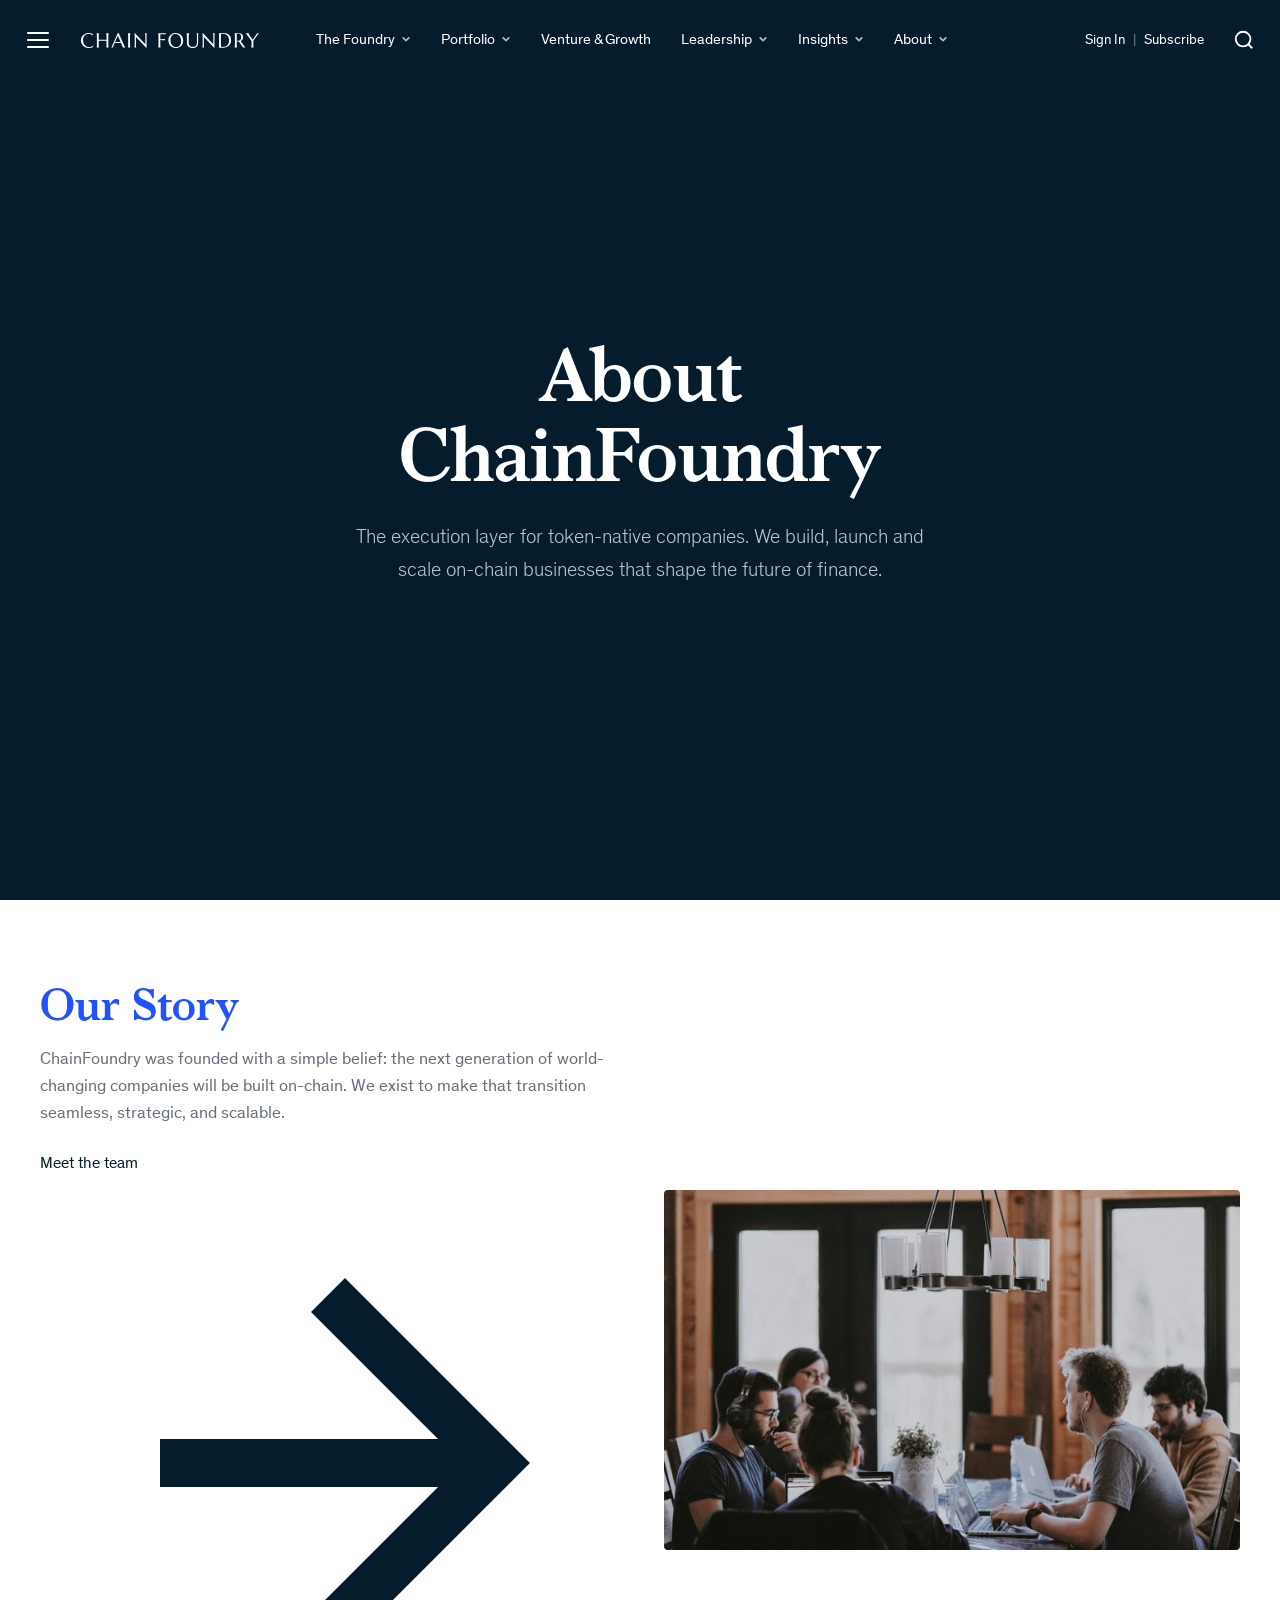
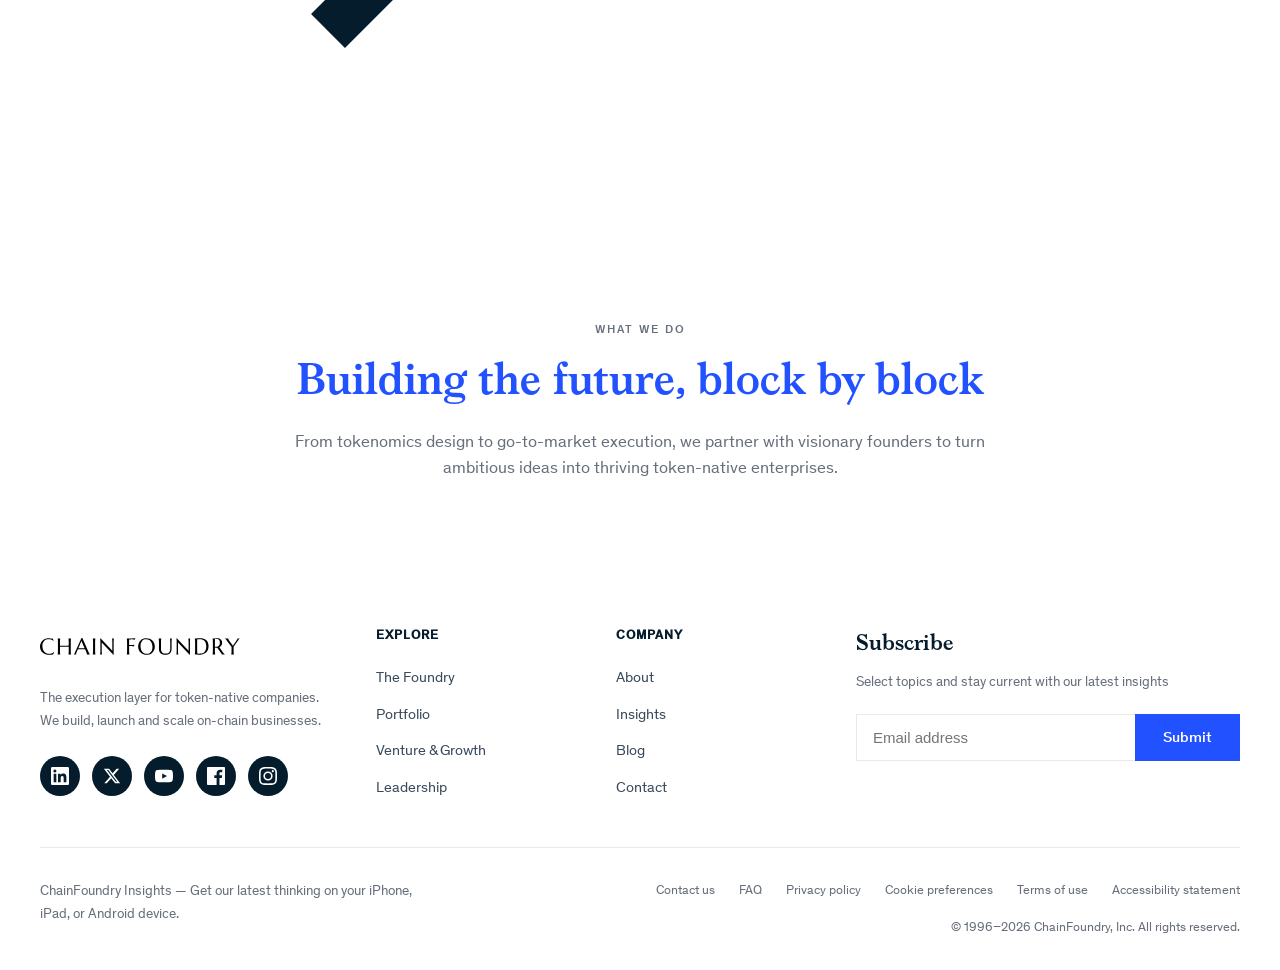
==== about/index.html @ 051f9101 "Initial commit: ChainFoundry website - Full McKinsey-style consulting website - Pages: Home, Portfol" ====
<!doctype html>
<html lang="en">
<head>
  <meta charset="utf-8">
  <meta name="viewport" content="width=device-width, initial-scale=1">
  <title>About ChainFoundry</title>
  <meta name="description" content="Learn about ChainFoundry — the execution layer for token-native companies.">
  <link rel="icon" type="image/svg+xml" href="../cf_logo.svg">
  <link rel="stylesheet" href="../css/main.css">
</head>
<body>

  <!-- ==================== HEADER ==================== -->
  <header class="site-header" id="site-header">
    <div class="site-header__inner">
      <div class="site-header__left">
        <button class="hamburger" id="hamburger-btn" aria-label="Open menu" aria-expanded="false" aria-controls="mega-menu">
          <span></span><span></span><span></span>
        </button>
        <a href="../index.html" class="site-logo">ChainFoundry</a>
        <nav class="desktop-nav" aria-label="Primary">
        <ul class="desktop-nav__list">
          <li class="desktop-nav__item">
            <a href="../foundry/index.html" class="desktop-nav__link">
              The Foundry
              <svg class="desktop-nav__chevron" viewBox="0 0 12 12" fill="none" stroke="currentColor" stroke-width="2"><path d="M2 4l4 4 4-4"/></svg>
            </a>
            <div class="desktop-nav__dropdown">
              <div class="dropdown__inner">
                <a href="../foundry/index.html" class="dropdown__header">
                  The Foundry
                  <svg viewBox="0 0 24 24" fill="none" stroke="currentColor" stroke-width="2"><path d="M5 12h14M12 5l7 7-7 7"/></svg>
                </a>
                <div class="dropdown__grid">
                  <a href="../foundry/index.html" class="dropdown__link">Family Advisory</a>
                  <a href="../foundry/index.html" class="dropdown__link">Investment Portfolios</a>
                  <a href="../foundry/index.html" class="dropdown__link">Client Log-In</a>
                </div>
              </div>
            </div>
          </li>
          <li class="desktop-nav__item">
            <a href="../portfolio/index.html" class="desktop-nav__link">
              Portfolio
              <svg class="desktop-nav__chevron" viewBox="0 0 12 12" fill="none" stroke="currentColor" stroke-width="2"><path d="M2 4l4 4 4-4"/></svg>
            </a>
            <div class="desktop-nav__dropdown">
              <div class="dropdown__inner">
                <a href="../portfolio/index.html" class="dropdown__header">
                  Portfolio
                  <svg viewBox="0 0 24 24" fill="none" stroke="currentColor" stroke-width="2"><path d="M5 12h14M12 5l7 7-7 7"/></svg>
                </a>
                <div class="dropdown__grid dropdown__grid--2">
                  <a href="../portfolio/bullshot/index.html" class="dropdown__link">Bullshot</a>
                  <a href="../portfolio/bduck/index.html" class="dropdown__link">B.Duck</a>
                  <a href="../portfolio/zappy/index.html" class="dropdown__link">Zappy</a>
                  <a href="../portfolio/oraclex/index.html" class="dropdown__link">OracleX</a>
                </div>
              </div>
            </div>
          </li>
          <li class="desktop-nav__item">
            <a href="../venture-growth/index.html" class="desktop-nav__link">Venture &amp; Growth</a>
          </li>
          <li class="desktop-nav__item">
            <a href="../leadership/index.html" class="desktop-nav__link">
              Leadership
              <svg class="desktop-nav__chevron" viewBox="0 0 12 12" fill="none" stroke="currentColor" stroke-width="2"><path d="M2 4l4 4 4-4"/></svg>
            </a>
            <div class="desktop-nav__dropdown">
              <div class="dropdown__inner">
                <a href="../leadership/index.html" class="dropdown__header">
                  Leadership
                  <svg viewBox="0 0 24 24" fill="none" stroke="currentColor" stroke-width="2"><path d="M5 12h14M12 5l7 7-7 7"/></svg>
                </a>
                <div class="dropdown__grid dropdown__grid--2">
                  <a href="../leadership/index.html" class="dropdown__link">Founders</a>
                  <a href="../leadership/index.html" class="dropdown__link">Partners</a>
                  <a href="../leadership/index.html" class="dropdown__link">Half a Billion</a>
                  <a href="../leadership/index.html" class="dropdown__link">Insights</a>
                </div>
              </div>
            </div>
          </li>
          <li class="desktop-nav__item">
            <a href="../insights/index.html" class="desktop-nav__link">
              Insights
              <svg class="desktop-nav__chevron" viewBox="0 0 12 12" fill="none" stroke="currentColor" stroke-width="2"><path d="M2 4l4 4 4-4"/></svg>
            </a>
            <div class="desktop-nav__dropdown">
              <div class="dropdown__inner">
                <a href="../insights/index.html" class="dropdown__header">
                  Insights
                  <svg viewBox="0 0 24 24" fill="none" stroke="currentColor" stroke-width="2"><path d="M5 12h14M12 5l7 7-7 7"/></svg>
                </a>
                <div class="dropdown__grid dropdown__grid--2">
                  <a href="../insights/index.html" class="dropdown__link">News</a>
                  <a href="../insights/index.html" class="dropdown__link">Press</a>
                  <a href="../insights/index.html" class="dropdown__link">Reports</a>
                  <a href="../insights/index.html" class="dropdown__link">Podcasts</a>
                </div>
              </div>
            </div>
          </li>
          <li class="desktop-nav__item">
            <a href="../about/index.html" class="desktop-nav__link">
              About
              <svg class="desktop-nav__chevron" viewBox="0 0 12 12" fill="none" stroke="currentColor" stroke-width="2"><path d="M2 4l4 4 4-4"/></svg>
            </a>
            <div class="desktop-nav__dropdown">
              <div class="dropdown__inner">
                <a href="../about/index.html" class="dropdown__header">
                  About
                  <svg viewBox="0 0 24 24" fill="none" stroke="currentColor" stroke-width="2"><path d="M5 12h14M12 5l7 7-7 7"/></svg>
                </a>
                <div class="dropdown__grid dropdown__grid--2">
                  <a href="../about/index.html" class="dropdown__link">Our Story</a>
                  <a href="../about/index.html" class="dropdown__link">Team</a>
                  <a href="../about/index.html" class="dropdown__link">Contact</a>
                </div>
              </div>
            </div>
          </li>
        </ul>
      </nav>
      </div>

      <div class="site-header__right">
        <div class="header-auth">
          <a href="#">Sign In</a>
          <span class="header-auth__divider">|</span>
          <a href="#">Subscribe</a>
        </div>
        <button class="header-search-btn" aria-label="Search">
          <svg viewBox="0 0 24 24" fill="none" stroke="currentColor" stroke-width="2">
            <circle cx="11" cy="11" r="8"/><path d="M21 21l-4.35-4.35"/>
          </svg>
        </button>
      </div>
    </div>
  </header>

  <!-- ==================== MEGA MENU ==================== -->
  <div class="mega-menu-backdrop" id="mega-menu-backdrop"></div>
  <div class="mega-menu" id="mega-menu" aria-hidden="true">
    <div class="mega-menu__inner">
      <div class="mega-menu__sidebar">
        <div class="mega-menu__top">
          <button class="mega-menu__close" id="mega-menu-close" aria-label="Close menu">
            <span></span>
            <span></span>
          </button>
          <div class="mega-menu__top-divider"></div>
          <a href="../index.html" class="mega-menu__logo">ChainFoundry</a>
        </div>
        <nav class="mega-menu__nav" aria-label="Mobile">
          <button class="mega-menu__item is-active" data-panel="foundry">
            The Foundry
            <svg class="mega-menu__arrow" viewBox="0 0 24 24" fill="none" stroke="currentColor" stroke-width="2"><path d="M9 18l6-6-6-6"/></svg>
          </button>
          <button class="mega-menu__item" data-panel="portfolio">
            Portfolio
            <svg class="mega-menu__arrow" viewBox="0 0 24 24" fill="none" stroke="currentColor" stroke-width="2"><path d="M9 18l6-6-6-6"/></svg>
          </button>
          <a href="../venture-growth/index.html" class="mega-menu__item" data-panel="venture">
            Venture &amp; Growth
          </a>
          <button class="mega-menu__item" data-panel="leadership">
            Leadership
            <svg class="mega-menu__arrow" viewBox="0 0 24 24" fill="none" stroke="currentColor" stroke-width="2"><path d="M9 18l6-6-6-6"/></svg>
          </button>
          <button class="mega-menu__item" data-panel="insights">
            Insights
            <svg class="mega-menu__arrow" viewBox="0 0 24 24" fill="none" stroke="currentColor" stroke-width="2"><path d="M9 18l6-6-6-6"/></svg>
          </button>
          <button class="mega-menu__item" data-panel="about">
            About
            <svg class="mega-menu__arrow" viewBox="0 0 24 24" fill="none" stroke="currentColor" stroke-width="2"><path d="M9 18l6-6-6-6"/></svg>
          </button>
        </nav>
        <div class="mega-menu__footer">
          <a href="#">
            <svg viewBox="0 0 24 24" fill="none" stroke="currentColor" stroke-width="2"><path d="M20 21v-2a4 4 0 00-4-4H8a4 4 0 00-4 4v2"/><circle cx="12" cy="7" r="4"/></svg>
            Sign In
          </a>
          <a href="#">
            <svg viewBox="0 0 24 24" fill="none" stroke="currentColor" stroke-width="2"><rect x="2" y="4" width="20" height="16" rx="2"/><polyline points="22,6 12,13 2,6"/></svg>
            Email Subscriptions
          </a>
        </div>
      </div>

      <div class="mega-menu__panel" id="mega-menu-panel">
        <div class="mega-panel is-active" id="panel-foundry">
          <a href="../foundry/index.html" class="mega-panel__header">
            The Foundry
            <svg viewBox="0 0 24 24" fill="none" stroke="currentColor" stroke-width="2"><path d="M5 12h14M12 5l7 7-7 7"/></svg>
          </a>
          <div class="mega-panel__grid">
            <a href="../foundry/index.html" class="mega-panel__link">Family Advisory</a>
            <a href="../foundry/index.html" class="mega-panel__link">Investment Portfolios</a>
            <a href="../foundry/index.html" class="mega-panel__link">Client Log-In</a>
          </div>
        </div>
        <div class="mega-panel" id="panel-portfolio">
          <a href="../portfolio/index.html" class="mega-panel__header">
            Portfolio
            <svg viewBox="0 0 24 24" fill="none" stroke="currentColor" stroke-width="2"><path d="M5 12h14M12 5l7 7-7 7"/></svg>
          </a>
          <div class="mega-panel__grid">
            <a href="../portfolio/bullshot/index.html" class="mega-panel__link">Bullshot</a>
            <a href="../portfolio/bduck/index.html" class="mega-panel__link">B.Duck</a>
            <a href="../portfolio/zappy/index.html" class="mega-panel__link">Zappy</a>
            <a href="../portfolio/oraclex/index.html" class="mega-panel__link">OracleX</a>
          </div>
        </div>
        <div class="mega-panel" id="panel-venture">
          <a href="../venture-growth/index.html" class="mega-panel__header">
            Venture &amp; Growth
            <svg viewBox="0 0 24 24" fill="none" stroke="currentColor" stroke-width="2"><path d="M5 12h14M12 5l7 7-7 7"/></svg>
          </a>
          <p class="mega-panel__desc">We help clients unlock the power of AI at scale, modernize technology delivery, and build new businesses to fuel growth.</p>
        </div>
        <div class="mega-panel" id="panel-leadership">
          <a href="../leadership/index.html" class="mega-panel__header">
            Leadership
            <svg viewBox="0 0 24 24" fill="none" stroke="currentColor" stroke-width="2"><path d="M5 12h14M12 5l7 7-7 7"/></svg>
          </a>
          <div class="mega-panel__grid">
            <a href="../leadership/index.html" class="mega-panel__link">Founders</a>
            <a href="../leadership/index.html" class="mega-panel__link">Partners</a>
            <a href="../leadership/index.html" class="mega-panel__link">Half a Billion</a>
            <a href="../leadership/index.html" class="mega-panel__link">Insights</a>
          </div>
        </div>
        <div class="mega-panel" id="panel-insights">
          <a href="../insights/index.html" class="mega-panel__header">
            Insights
            <svg viewBox="0 0 24 24" fill="none" stroke="currentColor" stroke-width="2"><path d="M5 12h14M12 5l7 7-7 7"/></svg>
          </a>
          <div class="mega-panel__grid">
            <a href="../insights/index.html" class="mega-panel__link">News</a>
            <a href="../insights/index.html" class="mega-panel__link">Press</a>
            <a href="../insights/index.html" class="mega-panel__link">Reports</a>
            <a href="../insights/index.html" class="mega-panel__link">Podcasts</a>
          </div>
        </div>
        <div class="mega-panel" id="panel-about">
          <a href="../about/index.html" class="mega-panel__header">
            About
            <svg viewBox="0 0 24 24" fill="none" stroke="currentColor" stroke-width="2"><path d="M5 12h14M12 5l7 7-7 7"/></svg>
          </a>
          <div class="mega-panel__grid">
            <a href="../about/index.html" class="mega-panel__link">Our Story</a>
            <a href="../about/index.html" class="mega-panel__link">Team</a>
            <a href="../about/index.html" class="mega-panel__link">Contact</a>
          </div>
        </div>
      </div>
    </div>
  </div>

  <main id="main-content">

    <!-- ==================== HERO ==================== -->
    <section class="hero">
      <div class="hero__inner">
        <div class="hero__content" style="text-align:center;max-width:720px;margin:0 auto;padding:80px 20px;">
          <h1 class="hero__headline">About ChainFoundry</h1>
          <p class="hero__subheadline">The execution layer for token-native companies. We build, launch and scale on-chain businesses that shape the future of finance.</p>
        </div>
      </div>
    </section>

    <!-- ==================== PLACEHOLDER CONTENT ==================== -->
    <section class="section section--gray">
      <div class="container">
        <div style="display:grid;grid-template-columns:1fr 1fr;gap:48px;align-items:center;">
          <div>
            <h2 class="section__title" style="text-align:left;margin-bottom:16px;color:var(--blue);">Our Story</h2>
            <p style="font-size:1.05rem;color:var(--gray-text);line-height:1.6;margin-bottom:24px;">ChainFoundry was founded with a simple belief: the next generation of world-changing companies will be built on-chain. We exist to make that transition seamless, strategic, and scalable.</p>
            <a href="#" class="card__cta">
              Meet the team
              <svg viewBox="0 0 24 24" fill="none" stroke="currentColor" stroke-width="2"><path d="M5 12h14M12 5l7 7-7 7"/></svg>
            </a>
          </div>
          <div style="border-radius:4px;overflow:hidden;">
            <img src="../cf-images/cf_hero_team.jpg" alt="ChainFoundry team" style="width:100%;aspect-ratio:16/10;object-fit:cover;">
          </div>
        </div>
      </div>
    </section>

    <section class="section">
      <div class="container" style="text-align:center;max-width:800px;">
        <p class="section__eyebrow" style="margin-bottom:16px;">What we do</p>
        <h2 class="section__title" style="margin-bottom:24px;color:var(--blue);">Building the future, block by block</h2>
        <p style="font-size:1.05rem;color:var(--gray-text);line-height:1.6;">From tokenomics design to go-to-market execution, we partner with visionary founders to turn ambitious ideas into thriving token-native enterprises.</p>
      </div>
    </section>

  </main>

  <!-- ==================== FOOTER ==================== -->
  <footer class="site-footer">
    <!-- Main Footer -->
    <div class="footer-main">
      <div class="footer-brand">
        <a href="../index.html" class="footer-brand__logo">ChainFoundry</a>
        <p class="footer-brand__desc">The execution layer for token-native companies. We build, launch and scale on-chain businesses.</p>
        <div class="footer-social">
          <a href="#" aria-label="LinkedIn">
            <svg viewBox="0 0 24 24"><path d="M20.45 20.45h-3.56V14.9c0-1.32-.02-3.02-1.84-3.02-1.84 0-2.13 1.44-2.13 2.92v5.65H9.36V9h3.42v1.56h.05a3.75 3.75 0 013.38-1.86c3.62 0 4.29 2.38 4.29 5.48v6.27zM5.34 7.43a2.07 2.07 0 110-4.13 2.07 2.07 0 010 4.13zM7.12 20.45H3.56V9h3.56v11.45zM22.23 0H1.77C.79 0 0 .77 0 1.72v20.56C0 23.23.79 24 1.77 24h20.46c.98 0 1.77-.77 1.77-1.72V1.72C24 .77 23.21 0 22.23 0z"/></svg>
          </a>
          <a href="#" aria-label="Twitter / X">
            <svg viewBox="0 0 24 24"><path d="M18.244 2.25h3.308l-7.227 8.26 8.502 11.24H16.17l-5.214-6.817L4.99 21.75H1.68l7.73-8.835L1.254 2.25H8.08l4.713 6.231zM17.083 19.77h1.833L7.084 4.126H5.117z"/></svg>
          </a>
          <a href="#" aria-label="YouTube">
            <svg viewBox="0 0 24 24"><path d="M23.5 6.2a3 3 0 00-2.1-2.1C19.6 3.6 12 3.6 12 3.6s-7.6 0-9.4.5A3 3 0 00.5 6.2C0 8 0 12 0 12s0 4 .5 5.8a3 3 0 002.1 2.1c1.8.5 9.4.5 9.4.5s7.6 0 9.4-.5a3 3 0 002.1-2.1C24 16 24 12 24 12s0-4-.5-5.8zM9.6 15.5V8.5l6.4 3.5z"/></svg>
          </a>
          <a href="#" aria-label="Facebook">
            <svg viewBox="0 0 24 24"><path d="M22.7 0H1.3C.6 0 0 .6 0 1.3v21.4c0 .7.6 1.3 1.3 1.3h11.5v-9.3H9.7v-3.6h3.1V8.4c0-3.1 1.9-4.8 4.7-4.8 1.3 0 2.5.1 2.8.14v3.3h-1.9c-1.5 0-1.8.7-1.8 1.8v2.3h3.6l-.5 3.6h-3.1V24h6.1c.7 0 1.3-.6 1.3-1.3V1.3c0-.7-.6-1.3-1.3-1.3z"/></svg>
          </a>
          <a href="#" aria-label="Instagram">
            <svg viewBox="0 0 24 24"><path d="M12 2.163c3.204 0 3.584.012 4.85.07 3.252.148 4.771 1.691 4.919 4.919.058 1.265.069 1.645.069 4.849 0 3.205-.012 3.584-.069 4.849-.149 3.225-1.664 4.771-4.919 4.919-1.266.058-1.644.07-4.85.07-3.204 0-3.584-.012-4.849-.07-3.26-.149-4.771-1.699-4.919-4.92-.058-1.265-.07-1.644-.07-4.849 0-3.204.013-3.583.07-4.849.149-3.227 1.664-4.771 4.919-4.919 1.266-.057 1.645-.069 4.849-.069zM12 0C8.741 0 8.333.014 7.053.072 2.695.272.273 2.69.073 7.052.014 8.333 0 8.741 0 12c0 3.259.014 3.668.072 4.948.2 4.358 2.618 6.78 6.98 6.98C8.333 23.986 8.741 24 12 24c3.259 0 3.668-.014 4.948-.072 4.354-.2 6.782-2.618 6.979-6.98.059-1.28.073-1.689.073-4.948 0-3.259-.014-3.667-.072-4.947-.196-4.354-2.617-6.78-6.979-6.98C15.668.014 15.259 0 12 0zm0 5.838a6.162 6.162 0 100 12.324 6.162 6.162 0 000-12.324zM12 16a4 4 0 110-8 4 4 0 010 8zm6.406-11.845a1.44 1.44 0 100 2.881 1.44 1.44 0 000-2.881z"/></svg>
          </a>
        </div>
      </div>

      <div class="footer-col">
        <h4>Explore</h4>
        <ul>
          <li><a href="../foundry/index.html">The Foundry</a></li>
          <li><a href="../portfolio/index.html">Portfolio</a></li>
          <li><a href="../venture-growth/index.html">Venture &amp; Growth</a></li>
          <li><a href="../leadership/index.html">Leadership</a></li>
        </ul>
      </div>

      <div class="footer-col">
        <h4>Company</h4>
        <ul>
          <li><a href="../about/index.html">About</a></li>
          <li><a href="../insights/index.html">Insights</a></li>
          <li><a href="../blog/index.html">Blog</a></li>
          <li><a href="#">Contact</a></li>
        </ul>
      </div>

      <div class="footer-subscribe">
        <h4>Subscribe</h4>
        <p>Select topics and stay current with our latest insights</p>
        <form class="footer-subscribe__form" onsubmit="event.preventDefault();">
          <input type="email" placeholder="Email address" aria-label="Email address">
          <button type="submit">Submit</button>
        </form>
      </div>
    </div>

    <!-- Divider -->
    <div class="footer-divider"><div class="footer-divider__line"></div></div>

    <!-- Bottom -->
    <div class="footer-bottom">
      <div class="footer-bottom__left">
        <p class="footer-app-text">ChainFoundry Insights — Get our latest thinking on your iPhone, iPad, or Android device.</p>
      </div>
      <div class="footer-bottom__right">
        <div class="footer-legal">
          <a href="#">Contact us</a>
          <a href="#">FAQ</a>
          <a href="#">Privacy policy</a>
          <a href="#">Cookie preferences</a>
          <a href="#">Terms of use</a>
          <a href="#">Accessibility statement</a>
        </div>
        <p class="footer-copyright">&copy; 1996&ndash;2026 ChainFoundry, Inc. All rights reserved.</p>
      </div>
    </div>
  </footer>

  <script src="../js/main.js"></script>
</body>
</html>
---- css/main.css ----
/* ============================================================
   ChainFoundry — McKinsey-Style Homepage Build
   No React. No hashed classes. Normal HTML + CSS + JS.
   ============================================================ */

/* ---- Design Tokens ---- */
:root {
  --navy: #051c2c;
  --navy-light: #0a2540;
  --navy-lighter: #0f3a5c;
  --blue: #2251ff;
  --blue-light: #4d7fff;
  --blue-hover: #4d7fff;
  --white: #ffffff;
  --off-white: #f5f5f5;
  --gray-text: #666f7b;
  --gray-muted: #9aa6b6;
  --gray-dark: #3a4a5c;
  --border-light: #e6e9ed;
  --border-dark: #1a2f47;
  --footer-bg: #ffffff;
  --footer-legal-bg: #f5f5f5;
  --max-width: 1280px;
  --header-height: 80px;
  --font-sans: 'McKinseySans', -apple-system, BlinkMacSystemFont, 'Segoe UI', sans-serif;
  --font-serif: 'Bower', Georgia, 'Times New Roman', serif;
}

/* ---- Fonts ---- */
@font-face {
  font-family: 'McKinseySans';
  src: url('../fonts/McKinseySans-Regular.woff2') format('woff2');
  font-weight: 400;
  font-style: normal;
  font-display: swap;
}
@font-face {
  font-family: 'McKinseySans';
  src: url('../fonts/McKinseySans-Medium.woff2') format('woff2');
  font-weight: 500;
  font-style: normal;
  font-display: swap;
}
@font-face {
  font-family: 'McKinseySans';
  src: url('../fonts/McKinseySans-Light.woff2') format('woff2');
  font-weight: 300;
  font-style: normal;
  font-display: swap;
}
@font-face {
  font-family: 'Bower';
  src: url('../fonts/Bower-Bold.woff2') format('woff2');
  font-weight: 700;
  font-style: normal;
  font-display: swap;
}
@font-face {
  font-family: 'Bower';
  src: url('../fonts/Bower-BoldItalic.woff2') format('woff2');
  font-weight: 700;
  font-style: italic;
  font-display: swap;
}

/* ---- Reset & Base ---- */
*, *::before, *::after { box-sizing: border-box; }
html, body { margin: 0; padding: 0; }
body {
  font-family: var(--font-sans);
  font-size: 16px;
  line-height: 1.6;
  color: var(--navy);
  background: var(--white);
  -webkit-font-smoothing: antialiased;
  -moz-osx-font-smoothing: grayscale;
}
a { color: inherit; text-decoration: none; }
img { max-width: 100%; display: block; }
ul, ol { margin: 0; padding: 0; list-style: none; }
h1, h2, h3, h4, h5, h6, p { margin: 0; }
button { font-family: inherit; cursor: pointer; border: none; background: none; }

/* ---- Container ---- */
.container {
  max-width: var(--max-width);
  margin: 0 auto;
  padding: 0 40px;
}
@media (max-width: 768px) {
  .container { padding: 0 20px; }
}

/* ============================================================
   HEADER — DO NOT TOUCH. PERFECT AS-IS.
   ============================================================ */
.site-header {
  position: fixed;
  top: 0; left: 0; right: 0;
  height: var(--header-height);
  background: var(--navy);
  color: var(--white);
  z-index: 1000;
  transition: background 0.3s ease;
}
.site-header__inner {
  padding: 0 16px;
  height: 100%;
  display: flex;
  align-items: center;
  justify-content: space-between;
}
.site-header__left {
  display: flex;
  align-items: center;
  gap: 20px;
  flex-shrink: 0;
}
.hamburger {
  width: 44px; height: 44px;
  display: flex; flex-direction: column;
  align-items: center; justify-content: center;
  gap: 5px; padding: 0;
  background: transparent; border: none;
  cursor: pointer;
  position: relative;
}
.hamburger span {
  display: block; width: 22px; height: 2px;
  background: var(--white); border-radius: 1px;
  transition: transform 0.4s cubic-bezier(0.4, 0, 0.2, 1), opacity 0.3s ease, width 0.3s ease;
}
.hamburger.is-open span:nth-child(1) { transform: translateY(7px) rotate(45deg); }
.hamburger.is-open span:nth-child(2) { opacity: 0; transform: scaleX(0); }
.hamburger.is-open span:nth-child(3) { transform: translateY(-7px) rotate(-45deg); }
.site-logo {
  display: block;
  width: 180px; height: 40px;
  background: url('../cf_logo.svg') left center / contain no-repeat;
  filter: invert(1) brightness(2);
  text-indent: -9999px; overflow: hidden;
  flex-shrink: 0;
}
.desktop-nav {
  display: flex; align-items: center;
  height: 100%;
  margin-left: 24px;
}
.desktop-nav__list {
  display: flex; align-items: center;
  gap: 6px; height: 100%;
}
.desktop-nav__item {
  position: relative; height: 100%;
  display: flex; align-items: center;
}
.desktop-nav__item::after {
  content: '';
  position: absolute;
  left: 0; right: 0;
  bottom: -20px;
  height: 20px;
  background: transparent;
  pointer-events: auto;
  z-index: 998;
}
.desktop-nav__link {
  display: flex; align-items: center; gap: 6px;
  padding: 8px 12px;
  font-size: 15px; font-weight: 400;
  color: var(--white);
  border-bottom: 3px solid transparent;
  transition: border-color 0.2s ease, color 0.2s ease;
  white-space: nowrap;
  height: 100%;
}
.desktop-nav__link:hover,
.desktop-nav__item:hover > .desktop-nav__link {
  border-bottom-color: var(--blue-light);
}
.desktop-nav__chevron {
  width: 10px; height: 10px;
  opacity: 0.7;
  transition: transform 0.2s ease;
}
.desktop-nav__item:hover .desktop-nav__chevron {
  transform: rotate(180deg);
}
.desktop-nav__dropdown {
  position: fixed;
  left: 0; right: 0; top: var(--header-height);
  background: var(--white);
  color: var(--navy);
  padding: 40px 0;
  box-shadow: 0 12px 40px rgba(0,0,0,0.15);
  border-top: 3px solid var(--blue);
  opacity: 0; visibility: hidden;
  transform: translateY(-8px);
  transition: opacity 0.2s ease, transform 0.2s ease, visibility 0.2s;
  pointer-events: none;
  z-index: 999;
}
.desktop-nav__item:hover > .desktop-nav__dropdown,
.desktop-nav__item:focus-within > .desktop-nav__dropdown {
  opacity: 1; visibility: visible;
  transform: translateY(0);
  pointer-events: auto;
}
.dropdown__inner {
  max-width: var(--max-width);
  margin: 0 auto;
  padding: 0 40px;
}
.dropdown__header {
  display: inline-flex; align-items: center; gap: 10px;
  font-family: var(--font-serif);
  font-size: 22px; font-weight: 700;
  color: var(--navy);
  margin-bottom: 24px;
  padding-bottom: 4px;
  border-bottom: 2px solid transparent;
  transition: border-color 0.15s, color 0.15s;
}
.dropdown__header:hover {
  color: var(--blue);
  border-bottom-color: var(--blue);
}
.dropdown__header svg {
  width: 20px; height: 20px;
  color: var(--blue);
  transition: transform 0.15s ease;
}
.dropdown__header:hover svg {
  transform: translateX(3px);
}
.dropdown__grid {
  display: grid;
  grid-template-columns: repeat(3, 1fr);
  gap: 12px 40px;
}
.dropdown__grid--2 {
  grid-template-columns: repeat(2, 1fr);
}
.dropdown__grid--4 {
  grid-template-columns: repeat(4, 1fr);
}
.dropdown__link {
  display: block;
  padding: 8px 0;
  font-size: 15px; color: var(--gray-dark);
  transition: color 0.15s ease, padding-left 0.15s ease;
  border-bottom: 1px solid transparent;
}
.dropdown__link:hover {
  color: var(--blue);
  padding-left: 4px;
}
.site-header__right {
  display: flex; align-items: center;
  gap: 20px; flex-shrink: 0;
  margin-left: 24px;
}
.header-auth {
  font-size: 14px; color: var(--white);
  display: flex; align-items: center; gap: 8px;
}
.header-auth a {
  color: var(--white);
  transition: opacity 0.15s;
}
.header-auth a:hover { opacity: 0.8; text-decoration: underline; }
.header-auth__divider { opacity: 0.4; }
.header-search-btn {
  width: 40px; height: 40px;
  display: flex; align-items: center; justify-content: center;
  color: var(--white);
  background: transparent; border: none;
  cursor: pointer;
  transition: opacity 0.15s;
}
.header-search-btn:hover { opacity: 0.7; }
.header-search-btn svg {
  width: 22px; height: 22px;
}
@media (max-width: 1024px) {
  .desktop-nav { display: none; }
  .header-auth span { display: none; }
}

/* ============================================================
   MEGA MENU
   ============================================================ */
.mega-menu-backdrop {
  position: fixed; inset: 0;
  background: rgba(5, 28, 44, 0.55);
  opacity: 0; visibility: hidden;
  transition: opacity 0.35s ease, visibility 0.35s;
  z-index: 1998;
}
.mega-menu-backdrop.is-open { opacity: 1; visibility: visible; }
.mega-menu {
  position: fixed;
  top: 0; left: 0; right: 0;
  height: calc(100vh - 48px);
  max-height: 800px;
  background: var(--navy);
  z-index: 1999;
  transform: translateY(-110%);
  transition: transform 0.5s cubic-bezier(0.4, 0, 0.2, 1);
  overflow: hidden;
}
.mega-menu.is-open { transform: translateY(0); }
.mega-menu__inner {
  display: flex;
  height: 100%;
}
.mega-menu__sidebar {
  width: 340px;
  min-width: 280px;
  background: var(--navy);
  display: flex;
  flex-direction: column;
  border-right: 1px solid rgba(255,255,255,0.08);
}
.mega-menu__top {
  display: flex;
  align-items: center;
  padding: 18px 16px;
  border-bottom: 1px solid rgba(255,255,255,0.08);
  gap: 0;
  flex-shrink: 0;
}
.mega-menu__close {
  width: 44px; height: 44px;
  display: flex;
  flex-direction: column;
  align-items: center;
  justify-content: center;
  background: transparent;
  border: none;
  cursor: pointer;
  padding: 0;
  position: relative;
  flex-shrink: 0;
}
.mega-menu__close span {
  display: block;
  width: 22px; height: 2px;
  background: var(--white);
  border-radius: 1px;
  position: absolute;
  transition: background 0.2s ease;
}
.mega-menu__close span:nth-child(1) { transform: rotate(45deg); }
.mega-menu__close span:nth-child(2) { transform: rotate(-45deg); }
.mega-menu__close:hover span { background: var(--blue-light); }
.mega-menu__top-divider {
  width: 1px;
  height: 36px;
  background: rgba(255,255,255,0.15);
  margin: 0 16px;
}
.mega-menu__logo {
  display: block; width: 160px; height: 36px;
  background: url('../cf_logo.svg') left center / contain no-repeat;
  filter: invert(1) brightness(2);
  text-indent: -9999px; overflow: hidden;
}
.mega-menu__nav {
  flex: 1;
  overflow-y: auto;
  padding: 8px 0;
}
.mega-menu__item {
  width: 100%;
  padding: 15px 24px;
  display: flex;
  align-items: center;
  justify-content: space-between;
  color: var(--white);
  font-size: 17px;
  font-weight: 500;
  background: transparent;
  border: none;
  border-right: 3px solid transparent;
  cursor: pointer;
  text-align: left;
  transition: background 0.15s, border-color 0.15s;
  text-decoration: none;
}
.mega-menu__item:hover {
  background: rgba(34,81,255,0.12);
}
.mega-menu__item.is-active {
  background: rgba(34,81,255,0.15);
  border-right-color: var(--blue);
}
.mega-menu__arrow {
  width: 16px; height: 16px;
  color: var(--blue-light);
  flex-shrink: 0;
}
.mega-menu__footer {
  padding: 20px 24px;
  border-top: 1px solid rgba(255,255,255,0.08);
  display: flex;
  flex-direction: column;
  gap: 16px;
}
.mega-menu__footer a {
  display: flex;
  align-items: center;
  gap: 10px;
  font-size: 14px;
  color: var(--gray-muted);
  transition: color 0.15s;
}
.mega-menu__footer a:hover { color: var(--white); }
.mega-menu__footer svg {
  width: 18px; height: 18px;
}
.mega-menu__panel {
  flex: 1;
  background: var(--white);
  color: var(--navy);
  padding: 48px;
  overflow-y: auto;
}
.mega-panel { display: none; animation: panelFadeIn 0.25s ease; }
.mega-panel.is-active { display: block; }
@keyframes panelFadeIn {
  from { opacity: 0; transform: translateY(6px); }
  to   { opacity: 1; transform: translateY(0); }
}
.mega-panel__header {
  display: inline-flex;
  align-items: center;
  gap: 12px;
  font-family: var(--font-serif);
  font-size: 28px;
  font-weight: 700;
  color: var(--navy);
  margin-bottom: 40px;
  padding-bottom: 4px;
  border-bottom: 2px solid transparent;
  transition: border-color 0.15s, color 0.15s;
}
.mega-panel__header:hover {
  color: var(--blue);
  border-bottom-color: var(--blue);
}
.mega-panel__header svg {
  width: 24px; height: 24px;
  color: var(--blue);
  transition: transform 0.15s ease;
}
.mega-panel__header:hover svg {
  transform: translateX(4px);
}
.mega-panel__grid {
  display: grid;
  grid-template-columns: repeat(3, 1fr);
  gap: 8px 48px;
}
.mega-panel__link {
  display: block;
  padding: 10px 0;
  font-size: 15px;
  color: var(--gray-dark);
  transition: color 0.15s ease, padding-left 0.15s ease;
  border-bottom: 1px solid transparent;
}
.mega-panel__link:hover {
  color: var(--blue);
  padding-left: 4px;
}
.mega-panel__desc {
  font-size: 15px;
  color: var(--gray-text);
  line-height: 1.6;
  max-width: 520px;
}
@media (max-width: 1024px) {
  .mega-menu__sidebar { width: 280px; min-width: 240px; }
  .mega-menu__panel { padding: 32px; }
  .mega-panel__grid { grid-template-columns: repeat(2, 1fr); }
}
@media (max-width: 768px) {
  .mega-menu { height: calc(100vh - 32px); }
  .mega-menu__inner { flex-direction: column; }
  .mega-menu__sidebar {
    width: 100%;
    min-width: auto;
    border-right: none;
    border-bottom: 1px solid rgba(255,255,255,0.08);
  }
  .mega-menu__nav {
    display: flex;
    flex-direction: row;
    overflow-x: auto;
    padding: 0;
    gap: 0;
  }
  .mega-menu__item {
    width: auto;
    padding: 14px 16px;
    font-size: 15px;
    white-space: nowrap;
    border-right: none;
    border-bottom: 3px solid transparent;
  }
  .mega-menu__item.is-active {
    border-right-color: transparent;
    border-bottom-color: var(--blue);
  }
  .mega-menu__footer { display: none; }
  .mega-menu__panel {
    padding: 24px;
    flex: 1;
  }
  .mega-panel__grid { grid-template-columns: 1fr 1fr; }
}

/* ============================================================
   MOBILE DRAWER
   ============================================================ */
.drawer-backdrop {
  position: fixed; inset: 0;
  background: rgba(5, 28, 44, 0.55);
  opacity: 0; visibility: hidden;
  transition: opacity 0.3s ease, visibility 0.3s;
  z-index: 1998;
}
.drawer-backdrop.is-open { opacity: 1; visibility: visible; }
.mobile-drawer {
  position: fixed; top: 0; left: 0;
  width: 380px; max-width: 85vw;
  height: 100vh;
  background: var(--navy);
  color: var(--white);
  z-index: 1999;
  transform: translateX(-100%);
  transition: transform 0.35s cubic-bezier(0.4, 0, 0.2, 1);
  display: flex; flex-direction: column;
  overflow-y: auto;
}
.mobile-drawer.is-open { transform: translateX(0); }
.drawer__header {
  display: flex; align-items: center; justify-content: space-between;
  padding: 20px 24px;
  border-bottom: 1px solid rgba(255,255,255,0.08);
}
.drawer__logo {
  display: block; width: 160px; height: 36px;
  background: url('../cf_logo.svg') left center / contain no-repeat;
  filter: invert(1) brightness(2);
  text-indent: -9999px; overflow: hidden;
}
.drawer__close {
  width: 44px; height: 44px;
  display: flex; align-items: center; justify-content: center;
  color: var(--white); font-size: 28px; line-height: 1;
  background: transparent; border: none; cursor: pointer;
}
.drawer__nav { padding: 8px 0; }
.drawer__item { border-bottom: 1px solid rgba(255,255,255,0.06); }
.drawer__trigger {
  width: 100%; padding: 16px 24px;
  display: flex; align-items: center; justify-content: space-between;
  color: var(--white); font-size: 18px; font-weight: 500;
  background: transparent; border: none; cursor: pointer;
  text-align: left;
  transition: background 0.15s;
}
.drawer__trigger:hover { background: rgba(34,81,255,0.12); }
.drawer__trigger svg {
  width: 16px; height: 16px;
  color: var(--blue-light);
  transition: transform 0.2s ease;
}
.drawer__item.is-open .drawer__trigger svg {
  transform: rotate(90deg);
}
.drawer__panel {
  max-height: 0; overflow: hidden;
  transition: max-height 0.3s ease;
}
.drawer__item.is-open .drawer__panel {
  max-height: 600px;
}
.drawer__sublinks {
  padding: 0 24px 16px;
  display: flex; flex-direction: column; gap: 4px;
}
.drawer__sublinks a {
  padding: 8px 0 8px 16px;
  font-size: 15px; color: var(--gray-muted);
  transition: color 0.15s, padding-left 0.15s;
  border-left: 2px solid var(--border-dark);
}
.drawer__sublinks a:hover {
  color: var(--white); padding-left: 20px;
  border-left-color: var(--blue);
}
.drawer__footer {
  margin-top: auto;
  padding: 20px 24px;
  border-top: 1px solid rgba(255,255,255,0.08);
  display: flex; gap: 20px;
}
.drawer__footer a {
  font-size: 14px; color: var(--gray-muted);
  transition: color 0.15s;
}
.drawer__footer a:hover { color: var(--white); }

/* ============================================================
   HERO — Full-width video background
   ============================================================ */
.hero {
  position: relative;
  min-height: 100vh;
  min-height: 100dvh;
  display: flex;
  align-items: center;
  justify-content: center;
  overflow: hidden;
  background: var(--navy);
}
.hero__video-bg {
  position: absolute;
  inset: 0;
  background-size: cover;
  background-position: center;
  filter: grayscale(100%);
  z-index: 1;
}
.hero__video-overlay {
  position: absolute;
  inset: 0;
  background: rgba(5, 28, 44, 0.72);
  z-index: 2;
}
.hero__inner {
  position: relative;
  z-index: 3;
  max-width: var(--max-width);
  margin: 0 auto;
  padding: calc(var(--header-height) + 60px) 40px 80px;
  text-align: center;
  width: 100%;
}
.hero__content {
  max-width: 760px;
  margin: 0 auto;
}
.hero__headline {
  font-family: var(--font-serif);
  font-size: clamp(2.8rem, 6vw, 4.8rem);
  font-weight: 700;
  line-height: 1.05;
  letter-spacing: -0.01em;
  color: var(--white);
  margin-bottom: 24px;
}
.hero__subheadline {
  font-size: clamp(1.05rem, 1.6vw, 1.35rem);
  font-weight: 300;
  line-height: 1.6;
  color: #b8c4d0;
  margin-bottom: 40px;
  max-width: 600px;
  margin-left: auto;
  margin-right: auto;
}
.hero__play-btn {
  position: relative;
  width: 80px; height: 80px;
  border-radius: 50%;
  background: rgba(255,255,255,0.95);
  display: flex; align-items: center; justify-content: center;
  margin: 0 auto;
  transition: transform 0.3s cubic-bezier(0.4, 0, 0.2, 1), background 0.2s;
}
.hero__play-btn:hover {
  transform: scale(1.1);
  background: var(--white);
}
.hero__play-btn svg {
  width: 28px; height: 28px;
  color: var(--navy);
  margin-left: 4px;
}
.hero__play-ring {
  position: absolute;
  inset: -10px;
  border-radius: 50%;
  border: 2px solid rgba(255,255,255,0.25);
  animation: pulse-ring 2.5s cubic-bezier(0.4, 0, 0.6, 1) infinite;
}
@keyframes pulse-ring {
  0% { transform: scale(1); opacity: 1; }
  100% { transform: scale(1.35); opacity: 0; }
}

/* ============================================================
   SECTION HEADERS
   ============================================================ */
.section__header {
  text-align: center;
  margin-bottom: 56px;
}
.section__eyebrow {
  font-size: 12px; font-weight: 500;
  text-transform: uppercase; letter-spacing: 2px;
  color: var(--gray-text);
  margin-bottom: 16px;
}
.section__title {
  font-family: var(--font-serif);
  font-size: clamp(2rem, 3.5vw, 2.8rem);
  font-weight: 700;
  line-height: 1.1;
  max-width: 700px;
  margin: 0 auto;
  color: var(--navy);
}

/* ============================================================
   FEATURED CONTENT — Asymmetric Grid
   ============================================================ */
.featured-section {
  padding: 100px 0;
  background: var(--white);
}
.featured-asymmetric {
  display: grid;
  grid-template-columns: 1fr 1.55fr;
  gap: 24px;
  align-items: start;
}

/* Left column: stacked smaller cards */
.featured-asymmetric__left {
  display: flex;
  flex-direction: column;
  gap: 24px;
}
.featured-card-sm {
  background: var(--white);
  border: 1px solid var(--border-light);
  overflow: hidden;
  transition: border-color 0.3s ease, box-shadow 0.3s ease;
}
.featured-card-sm:hover {
  border-color: var(--blue);
  box-shadow: 0 4px 20px rgba(34,81,255,0.08);
}
.featured-card-sm__link {
  display: block;
}
.featured-card-sm__media {
  position: relative;
  aspect-ratio: 16 / 9;
  overflow: hidden;
}
.featured-card-sm__bg {
  position: absolute; inset: 0;
  background-size: cover; background-position: center;
  filter: grayscale(100%);
  transition: transform 0.5s cubic-bezier(0.4, 0, 0.2, 1), filter 0.4s ease;
}
.featured-card-sm:hover .featured-card-sm__bg {
  filter: grayscale(0%);
}
.featured-card-sm:hover .featured-card-sm__bg {
  transform: scale(1.05);
}
.featured-card-sm__content {
  padding: 20px 24px 24px;
}
.featured-card-sm__eyebrow {
  font-size: 11px; font-weight: 500;
  text-transform: uppercase; letter-spacing: 1.5px;
  color: var(--blue);
  margin-bottom: 8px;
  display: block;
}
.featured-card-sm__title {
  font-family: var(--font-serif);
  font-size: 1.15rem; font-weight: 700;
  line-height: 1.3;
  color: var(--navy);
}

/* Right column: large featured */
.featured-card-lg {
  position: relative;
  overflow: hidden;
  background: var(--navy-light);
  transition: box-shadow 0.3s ease;
}
.featured-card-lg:hover {
  box-shadow: 0 8px 32px rgba(5,28,44,0.15);
}
.featured-card-lg__link {
  display: block;
  position: relative;
  min-height: 100%;
}
.featured-card-lg__media {
  position: relative;
  aspect-ratio: 4 / 3;
  overflow: hidden;
}
.featured-card-lg__bg {
  position: absolute; inset: 0;
  background-size: cover; background-position: center;
  filter: grayscale(100%);
  transition: transform 0.6s cubic-bezier(0.4, 0, 0.2, 1), filter 0.4s ease;
}
.featured-card-lg:hover .featured-card-lg__bg {
  filter: grayscale(0%);
}
.featured-card-lg:hover .featured-card-lg__bg {
  transform: scale(1.04);
}
.featured-card-lg__overlay {
  position: absolute; inset: 0;
  background: rgba(5,28,44,0.45);
}
.featured-card-lg__content {
  padding: 32px;
}
.featured-card-lg__eyebrow {
  font-size: 11px; font-weight: 500;
  text-transform: uppercase; letter-spacing: 1.5px;
  color: var(--blue);
  margin-bottom: 12px;
  display: block;
}
.featured-card-lg__title {
  font-family: var(--font-serif);
  font-size: clamp(1.5rem, 2.5vw, 2.2rem);
  font-weight: 700;
  line-height: 1.15;
  color: var(--navy);
  margin-bottom: 20px;
}
.featured-card-lg__cta {
  display: inline-flex; align-items: center; gap: 6px;
  font-size: 0.8rem; font-weight: 500;
  color: var(--blue); letter-spacing: 0.5px;
  text-transform: uppercase;
  transition: color 0.2s;
}
.featured-card-lg__cta svg {
  width: 14px; height: 14px;
  transition: transform 0.25s cubic-bezier(0.4, 0, 0.2, 1);
}
.featured-card-lg:hover .featured-card-lg__cta svg {
  transform: translateX(5px);
}

@media (max-width: 1024px) {
  .featured-asymmetric { grid-template-columns: 1fr; }
  .featured-card-lg__media { aspect-ratio: 16 / 9; }
}

/* ============================================================
   ASK CHAINFOUNDRY — AI Chatbot
   ============================================================ */
/* ============================================================
   PODCAST HERO — Blue gradient section after video
   ============================================================ */
.podcast-hero {
  position: relative;
  min-height: 110vh;
  padding: 40px 0 80px;
  display: flex;
  flex-direction: column;
  justify-content: flex-start;
  overflow: hidden;
}
.podcast-hero__bg {
  position: absolute;
  inset: 0;
  background: linear-gradient(125deg, #051c2c 0%, #051c2c 30%, #0f3a8a 50%, #2251ff 70%, #4d7fff 85%, #6b9fff 100%);
  z-index: 1;
}
.podcast-hero .container {
  position: relative;
  z-index: 2;
}

/* Top header area */
.podcast-hero__top {
  display: flex;
  align-items: flex-start;
  justify-content: space-between;
  gap: 48px;
  margin-bottom: 64px;
  padding-top: calc(var(--header-height) + 12px);
}
.podcast-hero__text {
  max-width: 720px;
}
.podcast-hero__title {
  font-family: var(--font-serif);
  font-size: clamp(2.2rem, 4vw, 3.6rem);
  font-weight: 700;
  line-height: 1.1;
  color: var(--white);
  margin-bottom: 20px;
}
.podcast-hero__desc {
  font-size: 1.05rem;
  color: rgba(255,255,255,0.8);
  line-height: 1.6;
  max-width: 640px;
}
.podcast-hero__platforms {
  display: flex;
  gap: 12px;
  margin-top: 24px;
}
.podcast-hero__platform {
  width: 40px; height: 40px;
  border-radius: 50%;
  background: var(--white);
  display: flex; align-items: center; justify-content: center;
  color: var(--navy);
  transition: transform 0.2s, background 0.2s;
}
.podcast-hero__platform:hover {
  transform: translateY(-3px);
  background: var(--off-white);
}
.podcast-hero__platform svg {
  width: 18px; height: 18px;
}
.podcast-hero__cta-btn {
  display: inline-flex;
  align-items: center;
  gap: 10px;
  padding: 14px 32px;
  border: 1px solid rgba(255,255,255,0.5);
  color: var(--white);
  font-size: 0.9rem;
  font-weight: 500;
  letter-spacing: 0.5px;
  white-space: nowrap;
  transition: background 0.2s, border-color 0.2s;
  flex-shrink: 0;
}
.podcast-hero__cta-btn:hover {
  background: rgba(255,255,255,0.1);
  border-color: var(--white);
}
.podcast-hero__cta-btn svg {
  width: 16px; height: 16px;
}

/* Episode Card */
.episode-card {
  display: grid;
  grid-template-columns: 1fr 1fr;
  background: var(--white);
  overflow: hidden;
}
.episode-card__info {
  padding: 40px 48px;
  display: flex;
  flex-direction: column;
  justify-content: center;
}
.episode-card__date {
  font-size: 13px;
  color: var(--gray-text);
  margin-bottom: 12px;
  display: block;
}
.episode-card__title {
  font-family: var(--font-serif);
  font-size: clamp(1.4rem, 2.2vw, 2rem);
  font-weight: 700;
  line-height: 1.2;
  color: var(--navy);
  margin-bottom: 16px;
}
.episode-card__title a {
  display: inline;
  transition: color 0.2s;
}
.episode-card__title a:hover {
  color: var(--blue);
}
.episode-card__arrow {
  color: var(--blue);
  font-size: 1.4em;
  line-height: 1;
  margin-left: 4px;
  display: inline-block;
  transition: transform 0.2s;
}
.episode-card__title a:hover .episode-card__arrow {
  transform: translateX(4px);
}
.episode-card__desc {
  font-size: 0.95rem;
  color: var(--gray-text);
  line-height: 1.6;
  max-width: 420px;
}

/* Episode Player */
.episode-card__player {
  position: relative;
  background: #a8b5c4;
  min-height: 520px;
}
.episode-player {
  position: relative;
  height: 100%;
  display: flex;
  flex-direction: column;
}
.episode-player__thumb {
  position: absolute;
  inset: 0;
  background-size: cover;
  background-position: center;
  z-index: 1;
}
.episode-player__more {
  position: absolute;
  top: 16px;
  right: 16px;
  width: 36px; height: 36px;
  border-radius: 50%;
  background: rgba(255,255,255,0.9);
  display: flex; align-items: center; justify-content: center;
  color: var(--navy);
  z-index: 3;
  transition: background 0.2s;
}
.episode-player__more:hover {
  background: var(--white);
}
.episode-player__more svg {
  width: 18px; height: 18px;
}
.episode-player__controls {
  position: absolute;
  top: 50%;
  left: 50%;
  transform: translate(-50%, -50%);
  display: flex;
  align-items: center;
  gap: 20px;
  z-index: 3;
}
.episode-player__skip {
  width: 40px; height: 40px;
  display: flex; align-items: center; justify-content: center;
  color: var(--white);
  opacity: 0.85;
  transition: opacity 0.2s, transform 0.2s;
}
.episode-player__skip:hover {
  opacity: 1;
  transform: scale(1.1);
}
.episode-player__skip svg {
  width: 28px; height: 28px;
}
.episode-player__play {
  width: 64px; height: 64px;
  border-radius: 50%;
  background: var(--white);
  display: flex; align-items: center; justify-content: center;
  color: var(--navy);
  transition: transform 0.3s cubic-bezier(0.4, 0, 0.2, 1), box-shadow 0.3s;
  box-shadow: 0 4px 20px rgba(0,0,0,0.2);
}
.episode-player__play:hover {
  transform: scale(1.1);
  box-shadow: 0 6px 28px rgba(0,0,0,0.3);
}
.episode-player__play svg {
  width: 24px; height: 24px;
  margin-left: 3px;
}
.episode-player__bar {
  position: absolute;
  bottom: 0; left: 0; right: 0;
  display: flex;
  align-items: center;
  gap: 12px;
  padding: 16px 20px;
  z-index: 3;
  background: linear-gradient(0deg, rgba(0,0,0,0.5) 0%, transparent 100%);
}
.episode-player__time {
  font-size: 12px;
  color: rgba(255,255,255,0.9);
  font-variant-numeric: tabular-nums;
  white-space: nowrap;
}
.episode-player__progress {
  flex: 1;
  height: 3px;
  background: rgba(255,255,255,0.3);
  position: relative;
  cursor: pointer;
}
.episode-player__progress-fill {
  position: absolute;
  left: 0; top: 0; bottom: 0;
  width: 0%;
  background: var(--white);
}
.episode-player__mute {
  width: 32px; height: 32px;
  display: flex; align-items: center; justify-content: center;
  color: var(--white);
  opacity: 0.8;
  transition: opacity 0.2s;
}
.episode-player__mute:hover {
  opacity: 1;
}
.episode-player__mute svg {
  width: 18px; height: 18px;
}

@media (max-width: 1024px) {
  .podcast-hero__top {
    flex-direction: column;
    gap: 24px;
  }
  .podcast-hero__cta-btn {
    align-self: flex-start;
  }
  .episode-card {
    grid-template-columns: 1fr;
  }
  .episode-card__player {
    min-height: 280px;
  }
}
@media (max-width: 640px) {
  .podcast-hero {
    padding: 48px 0 0;
  }
  .episode-card__info {
    padding: 28px 24px;
  }
  .episode-player__controls {
    gap: 12px;
  }
  .episode-player__play {
    width: 52px; height: 52px;
  }
  .episode-player__play svg {
    width: 20px; height: 20px;
  }
}

/* ============================================================
   CAREERS
   ============================================================ */
.careers-section {
  background: var(--white);
  padding: 100px 0;
}
.careers-section__eyebrow {
  font-size: 12px;
  font-weight: 500;
  text-transform: uppercase;
  letter-spacing: 2px;
  color: var(--navy);
  text-align: center;
  margin-bottom: 56px;
}
.careers-section__grid {
  display: grid;
  grid-template-columns: 1fr 1fr;
  gap: 64px;
  align-items: center;
}
.careers-section__title {
  font-family: var(--font-serif);
  font-size: clamp(2rem, 3.2vw, 2.8rem);
  font-weight: 700;
  line-height: 1.15;
  color: var(--blue);
  margin-bottom: 24px;
}
.careers-section__desc {
  font-size: 1.1rem;
  line-height: 1.65;
  color: var(--navy);
  margin-bottom: 32px;
  max-width: 520px;
}
.careers-section__cta {
  display: inline-flex;
  align-items: center;
  gap: 10px;
  background: var(--blue);
  color: var(--white);
  font-size: 15px;
  font-weight: 500;
  padding: 14px 28px;
  transition: background 0.25s ease, transform 0.25s ease;
}
.careers-section__cta:hover {
  background: var(--navy);
  transform: translateY(-2px);
}
.careers-section__media {
  display: flex;
  justify-content: flex-end;
}
.careers-section__media-inner {
  position: relative;
  width: 100%;
  max-width: 480px;
}
.careers-section__media-accent {
  position: absolute;
  top: -20px;
  right: -20px;
  width: 100px;
  height: 80px;
  background: var(--blue);
  z-index: 0;
}
.careers-section__media-image {
  position: relative;
  z-index: 1;
  overflow: hidden;
}
.careers-section__media-image img {
  width: 100%;
  height: auto;
  display: block;
  object-fit: cover;
  aspect-ratio: 4 / 3;
}
.careers-section__play {
  position: absolute;
  top: 50%; left: 50%;
  transform: translate(-50%, -50%);
  width: 64px; height: 64px;
  border-radius: 50%;
  background: rgba(255,255,255,0.95);
  display: flex; align-items: center; justify-content: center;
  z-index: 2;
  transition: transform 0.3s cubic-bezier(0.4, 0, 0.2, 1), background 0.2s;
  cursor: pointer;
}
.careers-section__play:hover {
  transform: translate(-50%, -50%) scale(1.08);
  background: var(--white);
}
.careers-section__play svg {
  width: 22px; height: 22px;
  color: var(--navy);
  margin-left: 3px;
}

@media (max-width: 900px) {
  .careers-section__grid {
    grid-template-columns: 1fr;
    gap: 48px;
  }
  .careers-section__media {
    justify-content: center;
  }
  .careers-section__media-inner {
    max-width: 420px;
  }
}

/* ============================================================
   HOW WE HELP CLIENTS
   ============================================================ */
.capabilities-section {
  background: var(--navy);
  padding: 100px 0;
}
.capabilities-section__header {
  text-align: center;
  margin-bottom: 56px;
}
.capabilities-section__eyebrow {
  font-size: 12px;
  font-weight: 500;
  text-transform: uppercase;
  letter-spacing: 2px;
  color: var(--white);
  margin-bottom: 20px;
  opacity: 0.9;
}
.capabilities-section__title {
  font-family: var(--font-serif);
  font-size: clamp(1.8rem, 3.2vw, 2.8rem);
  font-weight: 700;
  line-height: 1.2;
  color: var(--white);
  max-width: 640px;
  margin: 0 auto;
}
.capabilities-grid {
  display: grid;
  grid-template-columns: repeat(3, 1fr);
  gap: 20px;
}

.capability-card {
  display: block;
  text-align: left;
  cursor: pointer;
  transition: background 0.3s ease;
}
.capability-card:hover {
  background: var(--white);
}
.capability-card__image {
  position: relative;
  aspect-ratio: 16 / 10;
  overflow: hidden;
  margin-bottom: 0;
  transition: padding 0.3s ease;
}
.capability-card:hover .capability-card__image {
  padding: 8px;
  background: var(--white);
}
.capability-card__image img {
  width: 100%;
  height: 100%;
  object-fit: cover;
  display: block;
  transition: transform 0.5s ease;
}
.capability-card:hover .capability-card__image img {
  transform: scale(1.03);
}
.capability-card__body {
  padding: 24px 0 16px;
  transition: padding 0.3s ease;
}
.capability-card:hover .capability-card__body {
  padding: 24px 20px 28px;
}
.capability-card__title {
  font-family: var(--font-serif);
  font-size: 1.35rem;
  font-weight: 700;
  line-height: 1.25;
  color: var(--white);
  margin-bottom: 12px;
  transition: color 0.3s ease;
}
.capability-card:hover .capability-card__title {
  color: var(--navy);
}
.capability-card__arrow {
  color: var(--blue-light);
  font-size: 1.3em;
  line-height: 1;
  margin-left: 2px;
  display: inline-block;
  transition: transform 0.25s ease, color 0.3s ease;
}
.capability-card:hover .capability-card__arrow {
  color: var(--blue);
}
.capability-card__title:hover .capability-card__arrow,
.capability-card:hover .capability-card__arrow {
  transform: translateX(4px);
}
.capability-card__desc {
  font-size: 0.95rem;
  color: rgba(255,255,255,0.75);
  line-height: 1.6;
  transition: color 0.3s ease;
}
.capability-card:hover .capability-card__desc {
  color: var(--gray-dark);
}

@media (max-width: 900px) {
  .capabilities-grid { grid-template-columns: 1fr; }
}

/* ============================================================
   INSIGHTS SECTION
   ============================================================ */
.insights-section {
  background: var(--off-white);
  padding: 100px 0;
}
.insights-section__grid {
  display: grid;
  grid-template-columns: 1fr 1fr;
  gap: 64px;
  align-items: center;
}
.insights-section__text {
  max-width: 520px;
}
.insights-section .section__eyebrow {
  text-align: left;
  margin-bottom: 16px;
}
.insights-section__title {
  font-family: var(--font-serif);
  font-size: clamp(1.8rem, 3vw, 2.6rem);
  font-weight: 700;
  line-height: 1.15;
  color: var(--navy);
  margin-bottom: 16px;
}
.insights-section__desc {
  font-size: 1.05rem;
  color: var(--gray-text);
  line-height: 1.6;
  margin-bottom: 28px;
}
.insights-section__cta {
  display: inline-flex; align-items: center; gap: 8px;
  font-size: 0.85rem; font-weight: 500;
  color: var(--blue); letter-spacing: 0.5px;
  text-transform: uppercase;
  transition: color 0.2s;
}
.insights-section__cta:hover { color: var(--navy); }
.insights-section__cta svg {
  width: 14px; height: 14px;
  transition: transform 0.2s;
}
.insights-section__cta:hover svg {
  transform: translateX(4px);
}
.insights-section__media {
  overflow: hidden;
}
.insights-section__media img {
  width: 100%;
  aspect-ratio: 16 / 10;
  object-fit: cover;
  filter: grayscale(100%);
  transition: transform 0.6s cubic-bezier(0.4, 0, 0.2, 1), filter 0.4s ease;
}
.insights-section__media:hover img {
  filter: grayscale(0%);
}
.insights-section__media:hover img {
  transform: scale(1.04);
}

@media (max-width: 900px) {
  .insights-section__grid { grid-template-columns: 1fr; gap: 40px; }
  .insights-section__text { max-width: 100%; }
}

/* ============================================================
   SOCIETAL IMPACT SECTION
   ============================================================ */
.impact-section {
  background: var(--blue);
  color: var(--white);
  padding: 100px 0;
}
.impact-section__header {
  text-align: center;
  margin-bottom: 56px;
}
.impact-section__eyebrow {
  font-size: 12px;
  font-weight: 500;
  text-transform: uppercase;
  letter-spacing: 2px;
  color: var(--white);
  margin-bottom: 20px;
  opacity: 0.9;
}
.impact-section__title {
  font-family: var(--font-serif);
  font-size: clamp(1.8rem, 3.2vw, 2.8rem);
  font-weight: 700;
  line-height: 1.2;
  color: var(--white);
  max-width: 700px;
  margin: 0 auto;
}
.impact-grid {
  display: grid;
  grid-template-columns: repeat(3, 1fr);
  gap: 20px;
}

/* ---- Staggered entrance animation ---- */
@keyframes impact-card-drop {
  from {
    opacity: 0;
    transform: translateY(-20px);
  }
  to {
    opacity: 1;
    transform: translateY(0);
  }
}

.impact-card {
  display: block;
  text-align: left;
  cursor: pointer;
  opacity: 0;
  transform: translateY(-20px);
  transition: background 0.3s ease;
}
.impact-section.is-visible .impact-card--1 {
  animation: impact-card-drop 0.5s cubic-bezier(0.4, 0, 0.2, 1) 0ms forwards;
}
.impact-section.is-visible .impact-card--2 {
  animation: impact-card-drop 0.5s cubic-bezier(0.4, 0, 0.2, 1) 150ms forwards;
}
.impact-section.is-visible .impact-card--3 {
  animation: impact-card-drop 0.5s cubic-bezier(0.4, 0, 0.2, 1) 300ms forwards;
}
.impact-card:hover {
  background: var(--white);
}
.impact-card__image {
  position: relative;
  aspect-ratio: 16 / 10;
  overflow: hidden;
  margin-bottom: 0;
  transition: padding 0.3s ease;
}
.impact-card:hover .impact-card__image {
  padding: 8px;
  background: var(--white);
}
.impact-card__image img {
  width: 100%;
  height: 100%;
  object-fit: cover;
  display: block;
  transition: transform 0.5s ease;
}
.impact-card:hover .impact-card__image img {
  transform: scale(1.03);
}
.impact-card__body {
  padding: 24px 0 16px;
  transition: padding 0.3s ease;
}
.impact-card:hover .impact-card__body {
  padding: 24px 20px 28px;
}
.impact-card__title {
  font-family: var(--font-serif);
  font-size: 1.3rem;
  font-weight: 700;
  line-height: 1.25;
  color: var(--white);
  margin-bottom: 12px;
  transition: color 0.3s ease;
}
.impact-card:hover .impact-card__title {
  color: var(--navy);
}
.impact-card__arrow {
  color: var(--white);
  font-size: 1.3em;
  line-height: 1;
  margin-left: 2px;
  display: inline-block;
  transition: transform 0.25s ease, color 0.3s ease;
}
.impact-card:hover .impact-card__arrow {
  color: var(--blue);
  transform: translateX(4px);
}
.impact-card__desc {
  font-size: 0.95rem;
  color: rgba(255,255,255,0.85);
  line-height: 1.6;
  transition: color 0.3s ease;
}
.impact-card:hover .impact-card__desc {
  color: var(--gray-dark);
}

@media (max-width: 900px) {
  .impact-grid { grid-template-columns: 1fr; }
}

/* ============================================================
   STICKY SUBSCRIBE
   ============================================================ */
.sticky-subscribe {
  background: var(--off-white);
  border-top: 1px solid var(--border-light);
  padding: 28px 0;
}
.sticky-subscribe__inner {
  max-width: var(--max-width);
  margin: 0 auto;
  padding: 0 40px;
  display: flex;
  align-items: center;
  justify-content: space-between;
  gap: 24px;
  flex-wrap: wrap;
}
.sticky-subscribe__text {
  font-size: 15px;
  color: var(--navy);
  font-weight: 500;
}
.sticky-subscribe__form {
  display: flex;
  gap: 0;
}
.sticky-subscribe__form input {
  padding: 12px 16px;
  border: 1px solid var(--border-light);
  border-right: none;
  background: var(--white);
  color: var(--navy);
  font-size: 14px;
  outline: none;
  width: 260px;
  transition: border-color 0.2s;
}
.sticky-subscribe__form input::placeholder { color: var(--gray-muted); }
.sticky-subscribe__form input:focus { border-color: var(--blue); }
.sticky-subscribe__form button {
  padding: 12px 24px;
  background: var(--blue);
  color: var(--white);
  font-size: 14px; font-weight: 500;
  transition: background 0.2s;
}
.sticky-subscribe__form button:hover { background: var(--blue-light); }

@media (max-width: 640px) {
  .sticky-subscribe__inner { flex-direction: column; align-items: stretch; }
  .sticky-subscribe__form { width: 100%; }
  .sticky-subscribe__form input { flex: 1; width: auto; }
}

/* ============================================================
   FOOTER — DO NOT TOUCH. PERFECT AS-IS.
   ============================================================ */
.site-footer {
  background: var(--footer-bg);
  color: var(--navy);
}
.footer-main {
  max-width: var(--max-width);
  margin: 0 auto; padding: 64px 40px 48px;
  display: grid;
  grid-template-columns: 1.5fr 1fr 1fr 2fr;
  gap: 48px;
}
.footer-brand__logo {
  display: block; width: 200px; height: 42px;
  background: url('../cf_logo.svg') left center / contain no-repeat;
  text-indent: -9999px; overflow: hidden;
  margin-bottom: 20px;
}
.footer-brand__desc {
  font-size: 14px; color: var(--gray-text);
  line-height: 1.6;
  max-width: 320px;
  margin-bottom: 24px;
}
.footer-social {
  display: flex; gap: 12px;
}
.footer-social a {
  width: 40px; height: 40px;
  border-radius: 50%;
  background: var(--navy);
  display: flex; align-items: center; justify-content: center;
  color: var(--white);
  transition: background 0.2s, transform 0.2s;
}
.footer-social a:hover {
  background: var(--blue);
  transform: translateY(-3px);
}
.footer-social svg { width: 18px; height: 18px; fill: currentColor; }
.footer-col h4 {
  font-size: 13px; font-weight: 600;
  text-transform: uppercase; letter-spacing: 1px;
  color: var(--navy);
  margin-bottom: 18px;
}
.footer-col ul {
  display: flex; flex-direction: column; gap: 11px;
}
.footer-col a {
  font-size: 15px; color: var(--gray-dark);
  transition: color 0.15s, padding-left 0.15s;
}
.footer-col a:hover {
  color: var(--blue);
  padding-left: 2px;
}
.footer-subscribe h4 {
  font-family: var(--font-serif);
  font-size: 1.4rem; font-weight: 700;
  margin-bottom: 10px;
}
.footer-subscribe p {
  font-size: 14px; color: var(--gray-text);
  margin-bottom: 20px;
}
.footer-subscribe__form {
  display: flex; gap: 0;
}
.footer-subscribe__form input {
  flex: 1;
  padding: 14px 16px;
  border: 1px solid var(--border-light);
  border-right: none;
  font-size: 15px;
  outline: none;
  transition: border-color 0.2s;
}
.footer-subscribe__form input:focus { border-color: var(--blue); }
.footer-subscribe__form button {
  padding: 14px 28px;
  background: var(--blue);
  color: var(--white);
  font-size: 15px; font-weight: 500;
  transition: background 0.2s;
}
.footer-subscribe__form button:hover { background: var(--blue-light); }
.footer-divider {
  max-width: var(--max-width);
  margin: 0 auto; padding: 0 40px;
}
.footer-divider__line {
  height: 1px;
  background: var(--border-light);
}
.footer-bottom {
  max-width: var(--max-width);
  margin: 0 auto; padding: 32px 40px;
  display: flex;
  justify-content: space-between;
  align-items: flex-start;
  gap: 32px;
  flex-wrap: wrap;
}
.footer-bottom__left {
  display: flex; flex-direction: column; gap: 20px;
}
.footer-app-text {
  font-size: 14px; color: var(--gray-text);
  max-width: 400px;
}
.footer-app-badges {
  display: flex; gap: 12px;
}
.footer-app-badges img {
  height: 40px; width: auto;
}
.footer-bottom__right {
  display: flex; flex-direction: column; gap: 16px;
  align-items: flex-end;
}
.footer-legal {
  display: flex; flex-wrap: wrap; gap: 16px 24px;
  justify-content: flex-end;
}
.footer-legal a {
  font-size: 13px; color: var(--gray-text);
  transition: color 0.15s;
}
.footer-legal a:hover { color: var(--navy); }
.footer-copyright {
  font-size: 13px; color: var(--gray-text);
}
@media (max-width: 1024px) {
  .footer-main { grid-template-columns: 1fr 1fr; gap: 40px 32px; }
  .footer-subscribe { grid-column: 1 / -1; }
  .footer-bottom { flex-direction: column; }
  .footer-bottom__right { align-items: flex-start; }
  .footer-legal { justify-content: flex-start; }
}
@media (max-width: 640px) {
  .footer-main { grid-template-columns: 1fr; }
  .footer-bottom { padding: 24px 20px; }
  .footer-main { padding: 40px 20px; }
}

/* ============================================================
   SCROLL REVEAL ANIMATIONS
   ============================================================ */
.reveal {
  opacity: 0;
  transform: translateY(30px);
  transition: opacity 0.7s cubic-bezier(0.4, 0, 0.2, 1), transform 0.7s cubic-bezier(0.4, 0, 0.2, 1);
}
.reveal.is-visible {
  opacity: 1;
  transform: translateY(0);
}
.reveal-delay-1 { transition-delay: 0.1s; }
.reveal-delay-2 { transition-delay: 0.2s; }
.reveal-delay-3 { transition-delay: 0.3s; }
.reveal-delay-4 { transition-delay: 0.4s; }

/* ============================================================
   UTILITIES
   ============================================================ */
.visually-hidden {
  position: absolute; width: 1px; height: 1px;
  padding: 0; margin: -1px;
  overflow: hidden; clip: rect(0,0,0,0);
  white-space: nowrap; border: 0;
}

/* ============================================================
   PORTFOLIO PAGES (preserved)
   ============================================================ */
.cf-pp-banner{position:relative;overflow:hidden;background-color:var(--navy);}
.cf-pp-banner::before{content:"";position:absolute;inset:0;background:linear-gradient(90deg,rgba(5,28,44,0.86) 0%,rgba(5,28,44,0.72) 35%,rgba(5,28,44,0.40) 60%,rgba(5,28,44,0.10) 85%,rgba(5,28,44,0.0) 100%);z-index:1;}
.cf-pp-banner > .padding-global{position:relative;z-index:2;max-width:var(--max-width);margin:0 auto;padding:0 40px;}
@media (max-width:767px){.cf-pp-banner > .padding-global{padding:0 20px;}}
.cf-pp-banner-text{position:relative;z-index:3;padding:0 4px;}
.cf-pp-banner-text h1, .cf-pp-banner-text p{text-shadow:none;}
@media (max-width:767px){.cf-pp-banner-text{padding:0;}}
.cf-pp-banner-grid{display:grid;grid-template-columns:1.3fr 1fr;gap:64px;align-items:center;padding-top:160px;padding-bottom:80px;}
@media (max-width:991px){.cf-pp-banner-grid{grid-template-columns:1fr;gap:48px;text-align:center;padding-top:140px;padding-bottom:64px;}}
@media (max-width:767px){.cf-pp-banner-grid{padding-top:120px;padding-bottom:48px;}}
.cf-portfolio-eyebrow{color:var(--blue-light);font-size:12px;letter-spacing:0.18em;text-transform:uppercase;font-weight:600;margin:0;}
.cf-pp-banner-logo{display:flex;justify-content:flex-end;}
@media (max-width:991px){.cf-pp-banner-logo{justify-content:center;}}
.cf-pp-circle{width:340px;height:340px;border-radius:50%;overflow:hidden;background:#fff;box-shadow:0 30px 60px -20px rgba(5,28,44,0.25);display:flex;align-items:center;justify-content:center;border:1px solid rgba(34,81,255,0.15);flex:0 0 auto;}
.cf-pp-circle img{width:100%;height:100%;object-fit:cover;display:block;}
@media (max-width:991px){.cf-pp-circle{width:240px;height:240px;}}
.cf-pp-back-top{position:absolute;top:100px;left:40px;z-index:6;display:inline-flex;align-items:center;gap:10px;color:var(--white) !important;text-decoration:none;font-size:12px;letter-spacing:0.18em;text-transform:uppercase;font-weight:700;background:rgba(5,28,44,0.55);-webkit-backdrop-filter:blur(8px);backdrop-filter:blur(8px);padding:10px 18px;border-radius:999px;border:1px solid rgba(255,255,255,0.3);box-shadow:0 4px 18px rgba(0,0,0,0.22);transition:all .2s ease;}
.cf-pp-back-top:hover{background:var(--white) !important;color:var(--navy) !important;border-color:var(--white);transform:translateX(-3px);box-shadow:0 6px 22px rgba(0,0,0,0.32);}
.cf-pp-back-top .arrow{display:inline-block;transition:transform .2s ease;}
.cf-pp-back-top:hover .arrow{transform:translateX(-2px);}
@media (max-width:767px){.cf-pp-back-top{top:84px;left:20px;font-size:11px;padding:8px 14px;}}
.cf-pp-intro{max-width:760px;padding:0 4px;}
@media (max-width:767px){.cf-pp-intro{padding:0;}}
.cf-pp-stats-rail{display:grid;grid-template-columns:repeat(2,1fr);gap:32px;padding:36px 0;border-top:1px solid rgba(5,28,44,0.15);border-bottom:1px solid rgba(5,28,44,0.15);margin-top:56px;}
@media (min-width:768px){.cf-pp-stats-rail{grid-template-columns:repeat(4,1fr);gap:40px;}}
.cf-pp-stat-v{font-size:40px;line-height:1.05;color:var(--navy);font-weight:400;letter-spacing:-0.02em;font-family:var(--font-serif);}
.cf-pp-stat-l{font-size:11px;letter-spacing:0.18em;text-transform:uppercase;color:var(--blue);margin-top:12px;font-weight:600;}
.cf-eyebrow{color:var(--blue);font-size:12px;letter-spacing:0.22em;text-transform:uppercase;font-weight:600;margin:0 0 16px;}
.cf-pp-pillars{display:grid;grid-template-columns:1fr;gap:1px;background:rgba(5,28,44,0.15);margin-top:48px;border:1px solid rgba(5,28,44,0.15);}
@media (min-width:768px){.cf-pp-pillars{grid-template-columns:repeat(2,1fr);}}
.cf-pp-pillar-cell{background:#fff;padding:40px 36px 44px;}
.cf-pp-pillar-head{display:flex;align-items:baseline;gap:14px;}
.cf-pp-pillar-n{font-family:var(--font-serif);font-style:italic;font-size:15px;color:var(--blue);letter-spacing:0.04em;}
.cf-pp-pillar-t{font-family:var(--font-serif);font-size:24px;line-height:1.2;color:var(--navy);letter-spacing:-0.005em;margin:0;}
.cf-pp-pillar-b{font-size:15px;line-height:1.7;color:var(--gray-text);margin-top:18px;}
.section{padding:80px 0;}
@media (max-width:767px){.section{padding:60px 0;}}
.cf-bs-section{background:linear-gradient(180deg,var(--off-white) 0%,#fff 100%);}
.cf-bs-stack{display:flex;flex-direction:column;gap:8px;margin-top:48px;}
.cf-bs-layer{display:grid;grid-template-columns:80px 1fr;align-items:center;background:#fff;border:1px solid rgba(5,28,44,0.12);border-left:4px solid var(--accent);border-radius:8px;padding:24px 28px;transition:all .25s ease;}
.cf-bs-layer:hover{transform:translateX(8px);box-shadow:0 12px 32px -12px rgba(34,81,255,0.18);}
.cf-bs-layer-n{font-family:var(--font-serif);font-size:32px;color:var(--accent);font-weight:400;}
.cf-bs-layer-body h4{font-family:var(--font-serif);font-size:22px;color:var(--navy);margin:0 0 6px;letter-spacing:-0.005em;}
.cf-bs-layer-body p{font-size:14px;line-height:1.6;color:var(--gray-text);margin:0;}
@media (max-width:767px){.cf-bs-layer{grid-template-columns:60px 1fr;padding:20px;}.cf-bs-layer-n{font-size:24px;}}

/* ---- Light-theme banner (Bullshot) ---- */
.cf-pp-banner--light{background:linear-gradient(135deg,#2563eb 0%,#4d7fff 50%,#82b1ff 100%);min-height:520px;display:flex;align-items:center;}
.cf-pp-banner--light::before{display:none;}
.cf-pp-banner--light .cf-pp-banner-grid{padding-top:120px;padding-bottom:80px;}
.cf-pp-banner--light .cf-portfolio-eyebrow{color:rgba(255,255,255,0.85);}
.cf-pp-banner--light h1{color:var(--white) !important;}
.cf-pp-banner--light .cf-pp-banner-text p{color:rgba(255,255,255,0.9) !important;font-size:1.15rem;line-height:1.65;max-width:520px;}
.cf-pp-banner--light .cf-pp-circle{background:var(--white);border:none;box-shadow:0 30px 70px -15px rgba(0,0,0,0.25);}
.cf-pp-banner--light .cf-pp-back-top{background:rgba(255,255,255,0.2);border-color:rgba(255,255,255,0.45);color:var(--white) !important;}
.cf-pp-banner--light .cf-pp-back-top:hover{background:var(--white) !important;color:#2563eb !important;border-color:var(--white);}
.cf-pp-section--white{background:var(--white);}
.cf-pp-section--tint{background:linear-gradient(180deg,#f0f5ff 0%,var(--white) 100%);}
.cf-pp-section--blue{background:#2563eb;color:var(--white);}
.cf-pp-section--blue .cf-eyebrow{color:rgba(255,255,255,0.8);}
.cf-pp-section--blue h2{color:var(--white);}
.cf-pp-section--blue p{color:rgba(255,255,255,0.9);}
.cf-pp-cta-btn{display:inline-block;background:var(--white);color:#2563eb;padding:14px 32px;font-size:15px;font-weight:600;border-radius:4px;border:none;cursor:pointer;transition:all .2s ease;text-decoration:none;}
.cf-pp-cta-btn:hover{background:var(--off-white);transform:translateY(-2px);box-shadow:0 8px 24px rgba(0,0,0,0.15);}
.cf-bd-section{background:var(--navy);color:var(--white);}
.cf-bd-section .cf-eyebrow{color:#FFD93D;}
.cf-bd-section h2{color:var(--white);}
.cf-bd-grid{display:grid;grid-template-columns:1fr;gap:0;margin-top:48px;border-top:1px solid rgba(255,255,255,0.18);}
@media (min-width:768px){.cf-bd-grid{grid-template-columns:repeat(2,1fr);border-right:1px solid rgba(255,255,255,0.18);}}
.cf-bd-cell{padding:48px 0;border-bottom:1px solid rgba(255,255,255,0.18);}
@media (min-width:768px){.cf-bd-cell{padding:60px 40px;border-left:1px solid rgba(255,255,255,0.18);}}
.cf-bd-num{font-family:var(--font-serif);font-size:88px;line-height:0.95;color:#FFD93D;letter-spacing:-0.04em;}
@media (min-width:768px){.cf-bd-num{font-size:120px;}}
.cf-bd-label{font-size:13px;letter-spacing:0.18em;text-transform:uppercase;color:rgba(255,255,255,0.6);margin-top:18px;font-weight:600;}
.cf-bd-note{font-size:15px;line-height:1.65;color:rgba(255,255,255,0.78);margin-top:18px;max-width:42ch;}

.cf-zp-section{background:var(--off-white);}
.cf-zp-flow{display:grid;grid-template-columns:1fr;gap:12px;margin-top:48px;}
@media (min-width:768px){.cf-zp-flow{grid-template-columns:repeat(5,1fr);gap:0;position:relative;}}
.cf-zp-step{background:#fff;border:1px solid rgba(5,28,44,0.12);padding:28px 22px 32px;position:relative;transition:transform .2s ease;}
.cf-zp-step:hover{transform:translateY(-4px);box-shadow:0 16px 40px -16px rgba(34,81,255,0.2);}
@media (min-width:768px){
  .cf-zp-step:not(:last-child)::after{content:"\2192";position:absolute;right:-12px;top:50%;transform:translateY(-50%);width:24px;height:24px;display:flex;align-items:center;justify-content:center;background:var(--blue);color:#fff;border-radius:50%;font-size:13px;z-index:2;}
}
.cf-zp-step-n{font-family:var(--font-serif);font-size:13px;font-style:italic;color:var(--blue);}
.cf-zp-step-name{font-family:var(--font-serif);font-size:22px;color:var(--navy);margin:10px 0 12px;}
.cf-zp-step-body{font-size:13px;line-height:1.6;color:var(--gray-text);margin:0;}
.cf-zp-vs{display:grid;grid-template-columns:1fr;gap:1px;background:rgba(5,28,44,0.15);margin-top:64px;border:1px solid rgba(5,28,44,0.15);}
@media (min-width:768px){.cf-zp-vs{grid-template-columns:1fr 1fr;}}
.cf-zp-vs-col{background:#fff;padding:36px;}
.cf-zp-vs-col.is-zappy{background:var(--blue);color:#fff;}
.cf-zp-vs-col h4{font-family:var(--font-serif);font-size:24px;margin:0 0 24px;}
.cf-zp-vs-col.is-zappy h4{color:#fff;}
.cf-zp-vs-list{list-style:none;padding:0;margin:0;}
.cf-zp-vs-list li{padding:12px 0;border-bottom:1px solid rgba(5,28,44,0.08);font-size:14px;line-height:1.5;display:flex;align-items:flex-start;gap:12px;}
.cf-zp-vs-col.is-zappy .cf-zp-vs-list li{border-bottom-color:rgba(255,255,255,0.18);color:rgba(255,255,255,0.92);}
.cf-zp-vs-list li:last-child{border-bottom:none;}
.cf-zp-vs-list .mark{flex-shrink:0;width:18px;height:18px;border-radius:50%;display:inline-flex;align-items:center;justify-content:center;font-size:11px;font-weight:700;margin-top:2px;}
.cf-zp-vs-col:not(.is-zappy) .mark{background:rgba(220,38,38,0.12);color:#DC2626;}
.cf-zp-vs-col.is-zappy .mark{background:rgba(255,255,255,0.2);color:#fff;}
.cf-ox-section{background:var(--navy);color:var(--white);position:relative;overflow:hidden;}
.cf-ox-section::before{content:"";position:absolute;inset:0;background:radial-gradient(ellipse at center top,rgba(34,81,255,0.18) 0%,transparent 70%);pointer-events:none;}
.cf-ox-section > .container{position:relative;z-index:1;}
.cf-ox-section .cf-eyebrow{color:var(--blue-light);}
.cf-ox-section h2{color:var(--white);}
.cf-ox-arch{margin-top:48px;}
.cf-ox-verticals{display:grid;grid-template-columns:1fr;gap:16px;margin-bottom:32px;position:relative;}
@media (min-width:768px){.cf-ox-verticals{grid-template-columns:repeat(3,1fr);gap:24px;}}
.cf-ox-vert{background:rgba(255,255,255,0.04);border:1px solid rgba(255,255,255,0.15);border-top:3px solid var(--accent);padding:32px 28px;border-radius:8px;position:relative;}
.cf-ox-vert::after{content:"";display:none;position:absolute;bottom:-32px;left:50%;width:1px;height:32px;background:linear-gradient(180deg,var(--accent) 0%,rgba(255,255,255,0.2) 100%);}
@media (min-width:768px){.cf-ox-vert::after{display:block;}}
.cf-ox-vert-tag{font-size:11px;letter-spacing:0.22em;text-transform:uppercase;color:var(--accent);font-weight:700;}
.cf-ox-vert-name{font-family:var(--font-serif);font-size:26px;color:#fff;margin:14px 0 16px;}
.cf-ox-vert-body{font-size:14px;line-height:1.65;color:rgba(255,255,255,0.75);margin:0 0 18px;}
.cf-ox-vert-eg{font-size:12px;letter-spacing:0.04em;color:rgba(255,255,255,0.55);font-style:italic;}
.cf-ox-settlement{background:linear-gradient(90deg,var(--blue) 0%,var(--blue-light) 100%);padding:40px 36px;border-radius:8px;margin-top:32px;display:flex;flex-direction:column;align-items:center;text-align:center;}
@media (min-width:768px){.cf-ox-settlement{padding:48px 40px;}}
.cf-ox-settlement-tag{font-size:11px;letter-spacing:0.28em;text-transform:uppercase;color:rgba(255,255,255,0.7);font-weight:700;}
.cf-ox-settlement-h{font-family:var(--font-serif);font-size:32px;color:#fff;margin:14px 0 12px;letter-spacing:-0.01em;}
@media (min-width:768px){.cf-ox-settlement-h{font-size:42px;}}
.cf-ox-settlement-b{font-size:15px;line-height:1.65;color:rgba(255,255,255,0.85);max-width:56ch;margin:0;}

/* ---- OracleX: light-theme overrides ---- */
.cf-ox-section--light{background:transparent;color:var(--navy);}
.cf-ox-section--light::before{display:none;}
.cf-ox-section--light .cf-eyebrow{color:var(--blue);}
.cf-ox-section--light h2{color:var(--navy);}
.cf-ox-section--light .cf-ox-vert{background:var(--white);border:1px solid rgba(5,28,44,0.12);border-top:3px solid var(--accent);}
.cf-ox-section--light .cf-ox-vert-name{color:var(--navy);}
.cf-ox-section--light .cf-ox-vert-body{color:var(--gray-text);}
.cf-ox-section--light .cf-ox-vert-eg{color:rgba(5,28,44,0.55);border-top:1px solid rgba(5,28,44,0.08);padding-top:12px;margin-top:12px;}
.cf-section-head{margin-bottom:8px;}
.cf-section-head h2{font-family:var(--font-serif);font-size:48px;line-height:1.05;color:var(--navy);margin:0;letter-spacing:-0.015em;}
@media (min-width:768px){.cf-section-head h2{font-size:60px;}}
.cf-section-sub{font-size:17px;line-height:1.6;color:var(--gray-text);max-width:60ch;margin:20px 0 0;}
.cf-bd-section .cf-section-head h2,.cf-ox-section .cf-section-head h2{color:var(--white);}
.cf-bd-section .cf-section-sub{color:rgba(255,255,255,0.78);}
.cf-ox-section .cf-section-sub{color:rgba(255,255,255,0.78);}

/* ---- B.Duck: light-theme stats & phases ---- */
.cf-bd-stats{display:grid;grid-template-columns:repeat(2,1fr);gap:0;border-top:1px solid rgba(5,28,44,0.12);border-left:1px solid rgba(5,28,44,0.12);}
@media (min-width:1100px){.cf-bd-stats{grid-template-columns:repeat(4,1fr);}}
.cf-bd-stat{padding:32px 28px;border-right:1px solid rgba(5,28,44,0.12);border-bottom:1px solid rgba(5,28,44,0.12);background:rgba(255,255,255,0.7);}
.cf-bd-stat-v{font-family:var(--font-serif);font-size:48px;line-height:1;color:var(--navy);letter-spacing:-0.02em;font-weight:400;}
@media (min-width:768px){.cf-bd-stat-v{font-size:56px;}}
.cf-bd-stat-l{font-size:13px;letter-spacing:0.18em;text-transform:uppercase;color:rgba(5,28,44,0.65);margin-top:16px;font-weight:600;line-height:1.4;}
.cf-bd-phases{display:flex;flex-direction:column;gap:14px;}
@media (min-width:768px){.cf-bd-phases{flex-direction:row;gap:0;border:1px solid rgba(5,28,44,0.12);background:var(--white);}}
.cf-bd-phase{padding:18px 20px;background:var(--white);border:1px solid rgba(5,28,44,0.12);position:relative;flex:1;}
@media (min-width:768px){.cf-bd-phase{border:none;border-right:1px solid rgba(5,28,44,0.12);}.cf-bd-phase:last-child{border-right:none;}}
.cf-bd-phase-tag{font-family:var(--font-serif);font-style:italic;font-size:12px;color:var(--blue);letter-spacing:0.02em;}
.cf-bd-phase-title{font-family:var(--font-serif);font-size:18px;color:var(--navy);margin:6px 0 0;font-weight:400;letter-spacing:-0.005em;line-height:1.3;}

/* ============================================================
   LEADERSHIP PAGE
   ============================================================ */
.cf-lead-banner{position:relative;overflow:hidden;background:#f8fbff;min-height:480px;display:flex;align-items:center;}
.cf-lead-banner__svg{position:absolute;inset:0;z-index:1;width:100%;height:100%;}
.cf-lead-banner__svg img{width:100%;height:100%;object-fit:cover;display:block;}
.cf-lead-banner > .container{position:relative;z-index:2;padding:120px 40px 80px;}
@media (max-width:767px){.cf-lead-banner > .container{padding:100px 20px 60px;}}
.cf-lead-banner__eyebrow{color:#2563eb;font-size:12px;letter-spacing:0.18em;text-transform:uppercase;font-weight:600;margin:0 0 16px;}
.cf-lead-banner__title{font-family:var(--font-serif);font-size:clamp(2.4rem,5vw,4rem);line-height:1.05;color:var(--navy);margin:0 0 20px;}
.cf-lead-banner__title em{color:#2563eb;font-style:italic;}
.cf-lead-banner__sub{font-size:1.15rem;line-height:1.65;color:var(--gray-text);max-width:600px;margin:0;}
.cf-lead-cards{display:grid;grid-template-columns:1fr;gap:24px;margin-top:56px;}
@media (min-width:768px){.cf-lead-cards{grid-template-columns:repeat(3,1fr);gap:32px;}}
.cf-lead-card{background:var(--white);border:1px solid var(--border-light);border-radius:8px;overflow:hidden;transition:transform .25s ease,box-shadow .25s ease;}
.cf-lead-card:hover{transform:translateY(-6px);box-shadow:0 20px 48px -16px rgba(34,81,255,0.18);}
.cf-lead-card__img{width:100%;height:220px;object-fit:cover;display:block;}
.cf-lead-card__body{padding:28px 24px 32px;}
.cf-lead-card__body h3{font-family:var(--font-serif);font-size:22px;color:var(--navy);margin:0 0 10px;letter-spacing:-0.005em;}
.cf-lead-card__body p{font-size:14px;line-height:1.6;color:var(--gray-text);margin:0;}
.cf-engage-wrap{display:grid;grid-template-columns:1fr;gap:48px;align-items:center;margin-top:48px;}
@media (min-width:768px){.cf-engage-wrap{grid-template-columns:1fr 1fr;gap:64px;}}
.cf-engage-list{display:flex;flex-direction:column;gap:28px;}
.cf-engage-item{display:flex;align-items:flex-start;gap:18px;}
.cf-engage-icon{width:48px;height:48px;border-radius:12px;background:var(--white);border:1px solid var(--border-light);display:flex;align-items:center;justify-content:center;flex-shrink:0;}
.cf-engage-icon img{width:28px;height:28px;object-fit:contain;}
.cf-engage-text h4{font-family:var(--font-serif);font-size:18px;color:var(--navy);margin:0 0 6px;}
.cf-engage-text p{font-size:14px;line-height:1.6;color:var(--gray-text);margin:0;}
.cf-engage-img{width:100%;border-radius:10px;overflow:hidden;}
.cf-engage-img img{width:100%;height:auto;object-fit:cover;display:block;}
.cf-insight-grid{display:grid;grid-template-columns:1fr;gap:24px;margin-top:56px;}
@media (min-width:768px){.cf-insight-grid{grid-template-columns:repeat(2,1fr);}}
@media (min-width:1100px){.cf-insight-grid{grid-template-columns:repeat(4,1fr);}}
.cf-insight-card{background:var(--white);border:1px solid var(--border-light);border-radius:8px;overflow:hidden;transition:transform .25s ease,box-shadow .25s ease;display:flex;flex-direction:column;}
.cf-insight-card:hover{transform:translateY(-4px);box-shadow:0 16px 40px -12px rgba(34,81,255,0.15);}
.cf-insight-card__img{width:100%;height:180px;object-fit:cover;display:block;}
.cf-insight-card__body{padding:20px 20px 24px;flex:1;display:flex;flex-direction:column;}
.cf-insight-card__body h4{font-family:var(--font-serif);font-size:16px;color:var(--navy);margin:0 0 10px;line-height:1.3;letter-spacing:-0.005em;}
.cf-insight-card__body p{font-size:13px;line-height:1.55;color:var(--gray-text);margin:0;flex:1;}

/* ============================================================
   INSIGHTS PAGE
   ============================================================ */
.cf-insights-banner{position:relative;overflow:hidden;background:#f8fbff;min-height:420px;display:flex;align-items:center;}
.cf-insights-banner__svg{position:absolute;inset:0;z-index:1;width:100%;height:100%;}
.cf-insights-banner__svg img{width:100%;height:100%;object-fit:cover;display:block;}
.cf-insights-banner > .container{position:relative;z-index:2;padding:120px 40px 80px;}
@media (max-width:767px){.cf-insights-banner > .container{padding:100px 20px 60px;}}
.cf-insights-banner__eyebrow{color:#2563eb;font-size:12px;letter-spacing:0.18em;text-transform:uppercase;font-weight:600;margin:0 0 16px;}
.cf-insights-banner__title{font-family:var(--font-serif);font-size:clamp(2.4rem,5vw,4rem);line-height:1.05;color:var(--navy);margin:0 0 20px;}
.cf-insights-banner__sub{font-size:1.15rem;line-height:1.65;color:var(--gray-text);max-width:600px;margin:0;}
.cf-articles-grid{display:grid;grid-template-columns:1fr;gap:24px;margin-top:56px;}
@media (min-width:768px){.cf-articles-grid{grid-template-columns:repeat(2,1fr);}}
@media (min-width:1100px){.cf-articles-grid{grid-template-columns:repeat(3,1fr);}}
.cf-article-card{background:var(--white);border:1px solid var(--border-light);border-radius:8px;overflow:hidden;transition:transform .25s ease,box-shadow .25s ease;display:flex;flex-direction:column;}
.cf-article-card:hover{transform:translateY(-4px);box-shadow:0 16px 40px -12px rgba(34,81,255,0.15);}
.cf-article-card__img{width:100%;height:200px;object-fit:cover;display:block;}
.cf-article-card__body{padding:20px 20px 24px;flex:1;display:flex;flex-direction:column;}
.cf-article-card__body h4{font-family:var(--font-serif);font-size:17px;color:var(--navy);margin:0 0 10px;line-height:1.3;letter-spacing:-0.005em;}
.cf-article-card__body p{font-size:13px;line-height:1.55;color:var(--gray-text);margin:0;flex:1;}

/* ============================================================
   PORTFOLIO PAGE
   ============================================================ */

/* ---- Portfolio Hero ---- */
.portfolio-hero {
  position: relative;
  background: var(--navy);
  padding: calc(var(--header-height) + 120px) 0 100px;
  overflow: hidden;
  text-align: center;
}
.portfolio-hero__bg {
  position: absolute;
  inset: 0;
  z-index: 1;
}
.portfolio-hero__inner {
  position: relative;
  z-index: 2;
}
.portfolio-hero__eyebrow {
  font-size: 12px;
  font-weight: 500;
  text-transform: uppercase;
  letter-spacing: 2.5px;
  color: var(--blue-light);
  margin-bottom: 24px;
}
.portfolio-hero__title {
  font-family: var(--font-serif);
  font-size: clamp(2.4rem, 5vw, 4rem);
  font-weight: 700;
  line-height: 1.1;
  color: var(--white);
  margin-bottom: 24px;
}
.portfolio-hero__desc {
  font-size: 1.15rem;
  line-height: 1.65;
  color: rgba(255,255,255,0.75);
  max-width: 560px;
  margin: 0 auto;
}

/* ---- Portfolio Projects ---- */
.portfolio-projects {
  background: var(--white);
  padding: 80px 0 120px;
}
.portfolio-grid {
  display: grid;
  grid-template-columns: repeat(2, 1fr);
  gap: 24px;
}

.project-card {
  display: block;
  cursor: pointer;
  border: 1px solid var(--border-light);
  background: var(--white);
  transition: border-color 0.3s ease, box-shadow 0.3s ease, transform 0.3s ease;
}
.project-card:hover {
  border-color: var(--blue);
  box-shadow: 0 12px 40px rgba(34,81,255,0.1);
  transform: translateY(-4px);
}
.project-card__visual {
  position: relative;
  height: 360px;
  overflow: hidden;
  background: var(--navy);
  display: flex;
  align-items: center;
  justify-content: center;
}
.project-card__bg {
  position: absolute;
  inset: 0;
  width: 100%;
  height: 100%;
  object-fit: cover;
  z-index: 1;
}
.project-card__logo-wrap {
  position: relative;
  z-index: 2;
  width: 300px;
  height: 300px;
  display: flex;
  align-items: center;
  justify-content: center;
  background: var(--white);
  border-radius: 22%;
  box-shadow: 0 16px 48px rgba(0,0,0,0.3);
  overflow: hidden;
}
.project-card__logo-wrap img {
  width: 100%;
  height: 100%;
  object-fit: cover;
  display: block;
  transition: transform 0.4s cubic-bezier(0.4, 0, 0.2, 1);
}
.project-card:hover .project-card__logo-wrap img {
  transform: scale(1.05);
}
.project-card__body {
  padding: 28px 28px 32px;
}
.project-card__title {
  font-family: var(--font-serif);
  font-size: 1.4rem;
  font-weight: 700;
  line-height: 1.25;
  color: var(--navy);
  margin-bottom: 10px;
  display: flex;
  align-items: center;
  gap: 8px;
}
.project-card__arrow {
  color: var(--blue);
  font-size: 1.3em;
  line-height: 1;
  display: inline-block;
  transition: transform 0.25s cubic-bezier(0.4, 0, 0.2, 1);
}
.project-card:hover .project-card__arrow {
  transform: translateX(5px);
}
.project-card__tagline {
  font-size: 0.95rem;
  color: var(--gray-text);
  line-height: 1.55;
}

@media (max-width: 768px) {
  .portfolio-grid { grid-template-columns: 1fr; }
  .portfolio-hero { padding: calc(var(--header-height) + 80px) 0 64px; }
}
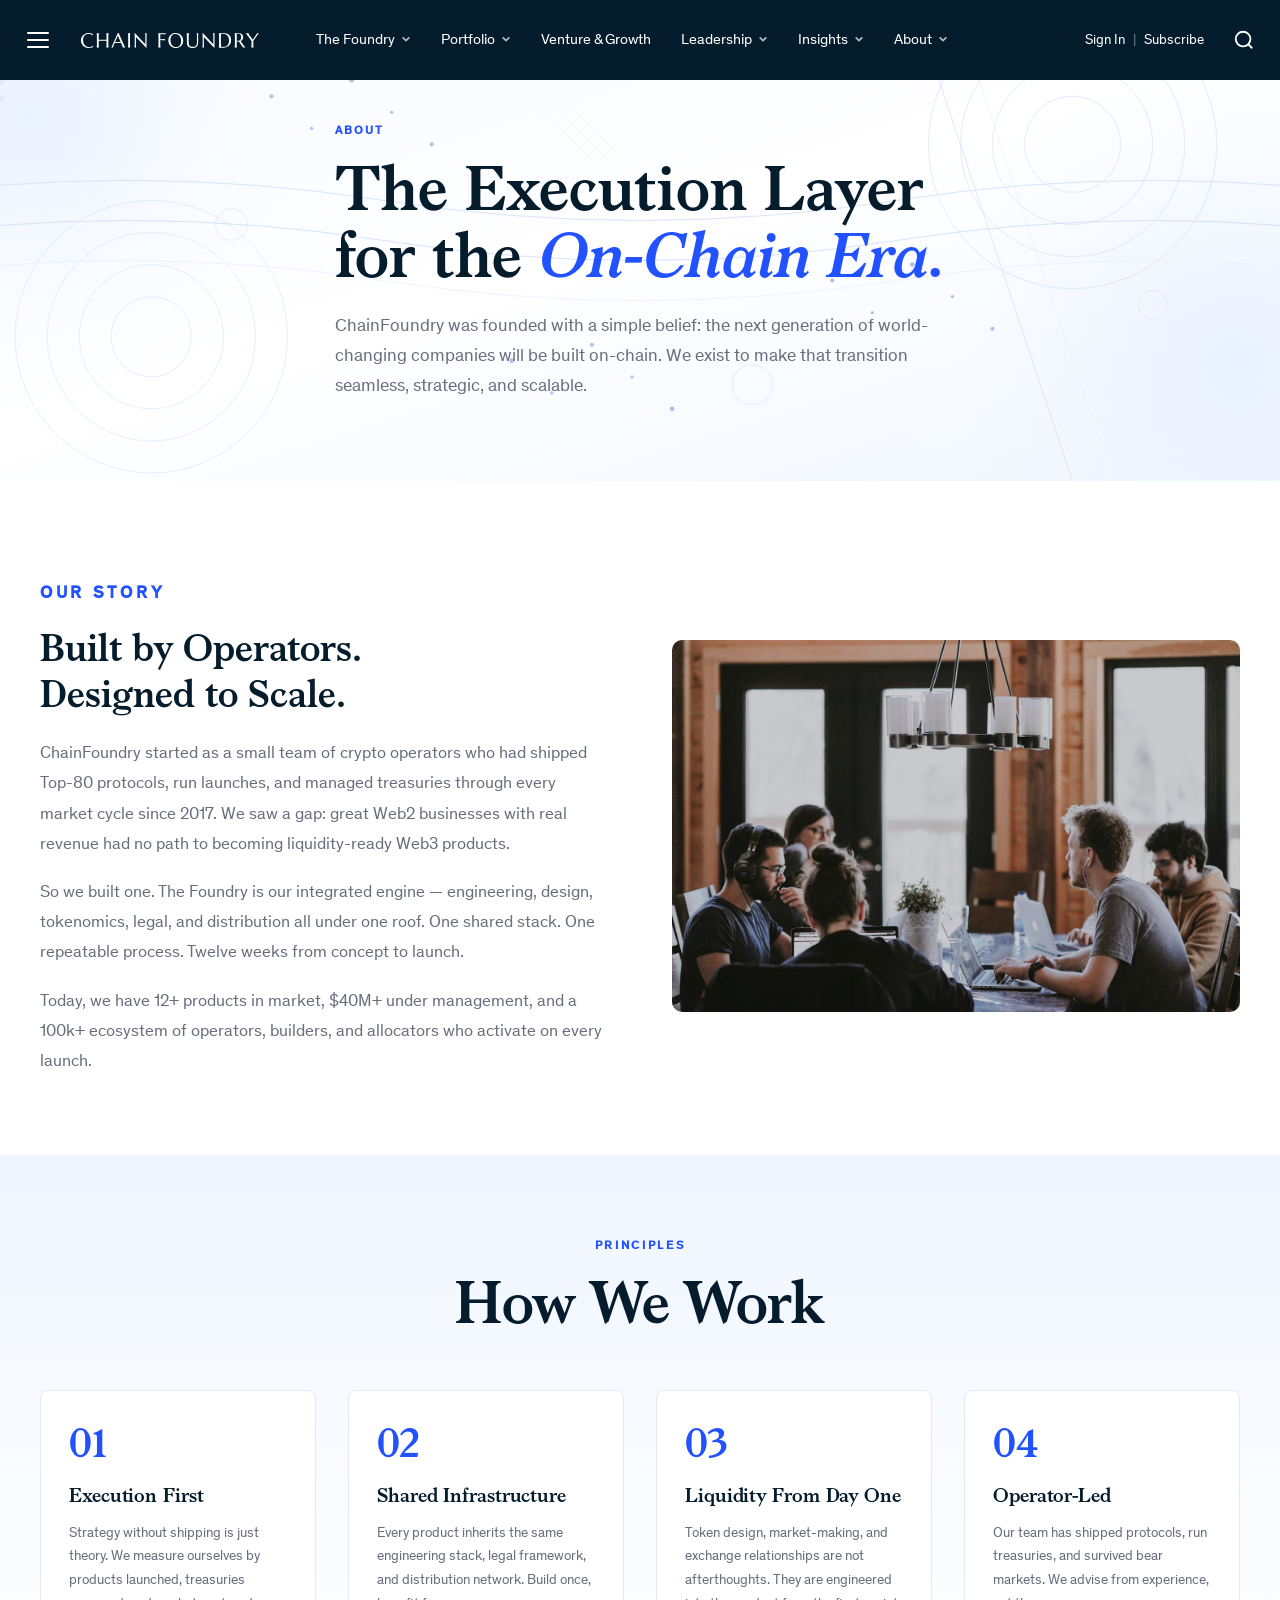
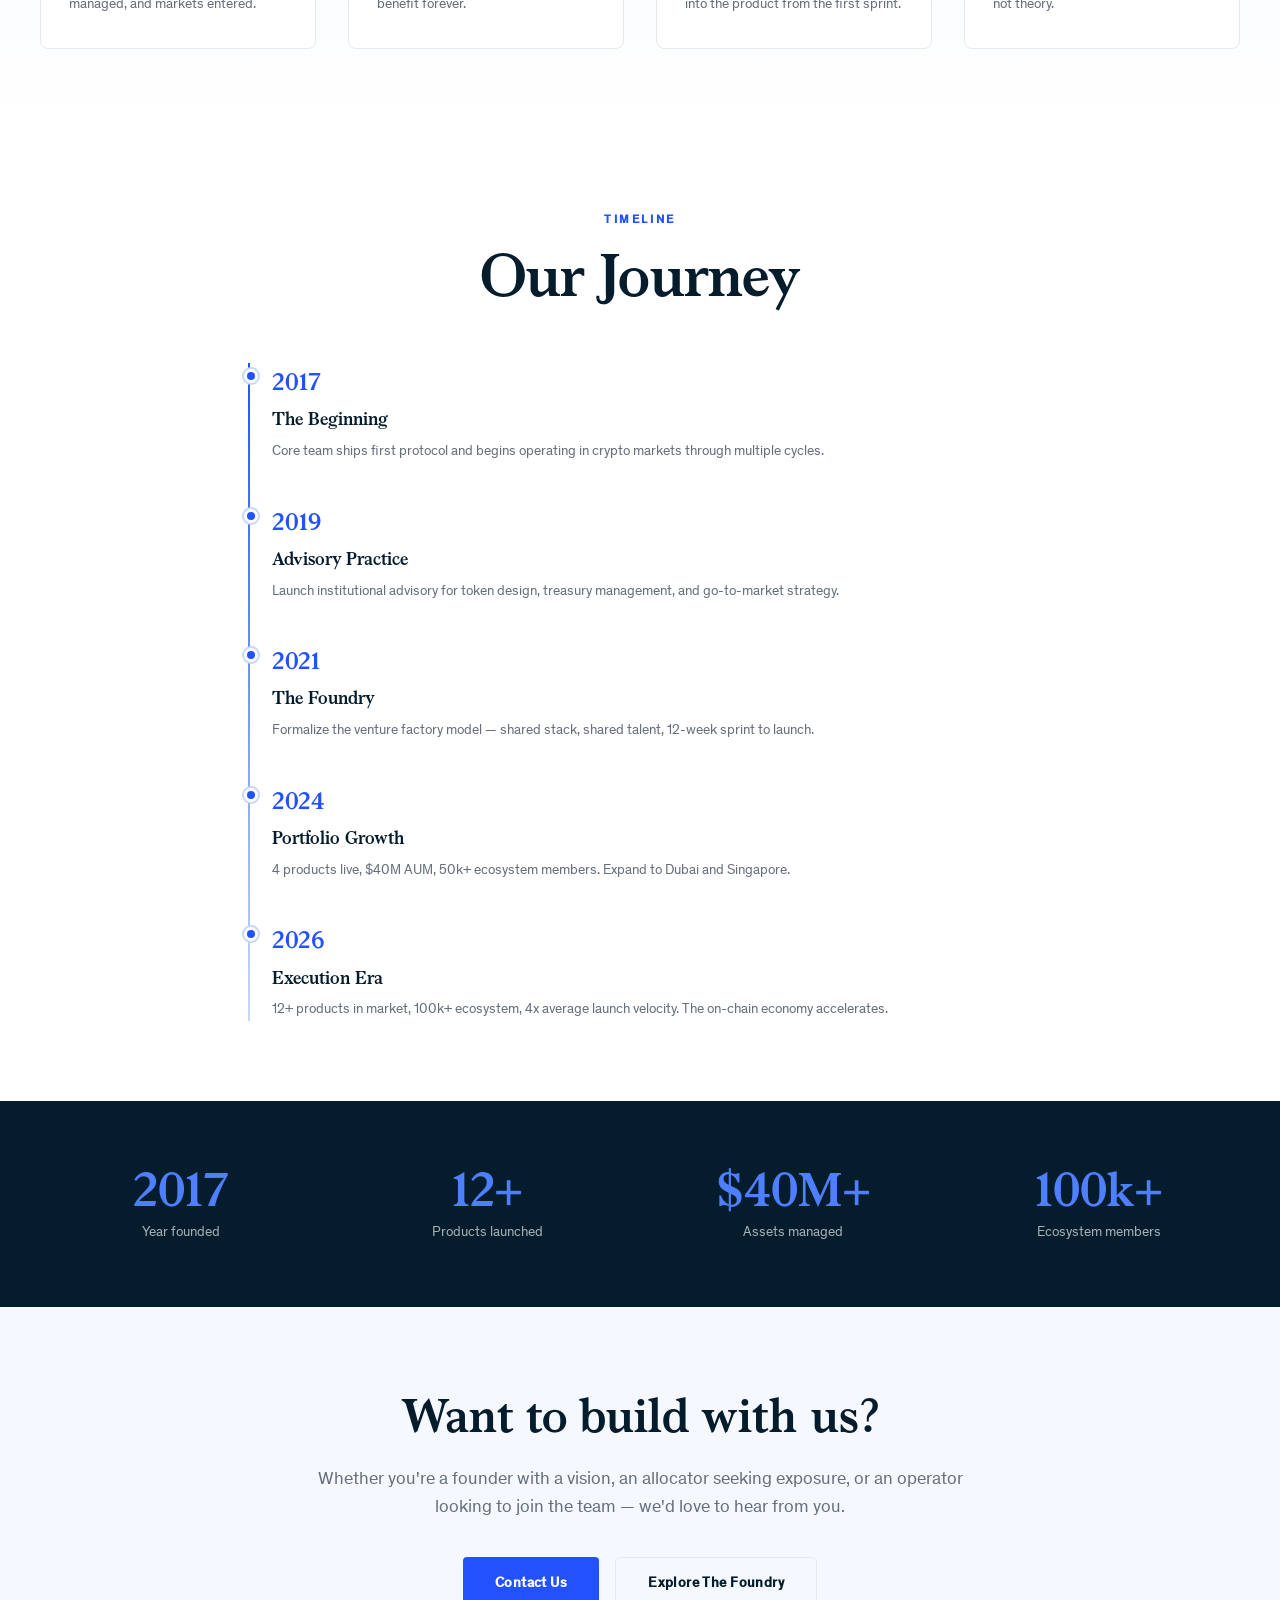
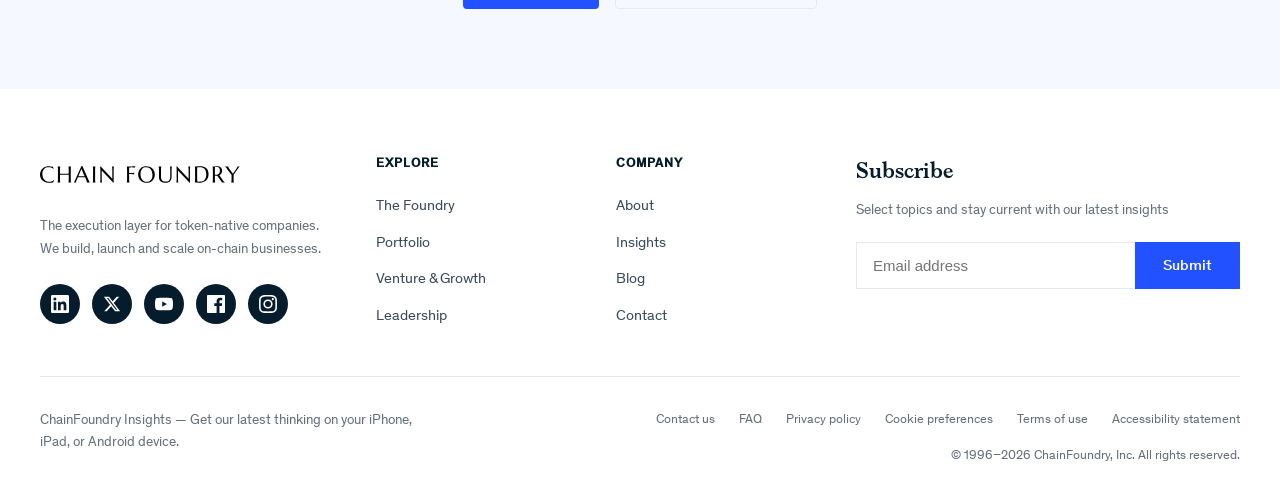
==== commit affce9c7: "Rebuild About page with clean white/blue banner and rich content - New cf_banner_about.svg: soft blu" ====
--- a/about/index.html
+++ b/about/index.html
@@ -3,8 +3,8 @@
 <head>
   <meta charset="utf-8">
   <meta name="viewport" content="width=device-width, initial-scale=1">
-  <title>About ChainFoundry</title>
-  <meta name="description" content="Learn about ChainFoundry — the execution layer for token-native companies.">
+  <title>About | ChainFoundry</title>
+  <meta name="description" content="About ChainFoundry — the execution layer for token-native companies. Learn our story, mission, and the team building the future of on-chain business.">
   <link rel="icon" type="image/svg+xml" href="../cf_logo.svg">
   <link rel="stylesheet" href="../css/main.css">
 </head>
@@ -154,7 +154,7 @@
           <a href="../index.html" class="mega-menu__logo">ChainFoundry</a>
         </div>
         <nav class="mega-menu__nav" aria-label="Mobile">
-          <button class="mega-menu__item is-active" data-panel="foundry">
+          <button class="mega-menu__item" data-panel="foundry">
             The Foundry
             <svg class="mega-menu__arrow" viewBox="0 0 24 24" fill="none" stroke="currentColor" stroke-width="2"><path d="M9 18l6-6-6-6"/></svg>
           </button>
@@ -173,7 +173,7 @@
             Insights
             <svg class="mega-menu__arrow" viewBox="0 0 24 24" fill="none" stroke="currentColor" stroke-width="2"><path d="M9 18l6-6-6-6"/></svg>
           </button>
-          <button class="mega-menu__item" data-panel="about">
+          <button class="mega-menu__item is-active" data-panel="about">
             About
             <svg class="mega-menu__arrow" viewBox="0 0 24 24" fill="none" stroke="currentColor" stroke-width="2"><path d="M9 18l6-6-6-6"/></svg>
           </button>
@@ -191,7 +191,7 @@
       </div>
 
       <div class="mega-menu__panel" id="mega-menu-panel">
-        <div class="mega-panel is-active" id="panel-foundry">
+        <div class="mega-panel" id="panel-foundry">
           <a href="../foundry/index.html" class="mega-panel__header">
             The Foundry
             <svg viewBox="0 0 24 24" fill="none" stroke="currentColor" stroke-width="2"><path d="M5 12h14M12 5l7 7-7 7"/></svg>
@@ -245,7 +245,7 @@
             <a href="../insights/index.html" class="mega-panel__link">Podcasts</a>
           </div>
         </div>
-        <div class="mega-panel" id="panel-about">
+        <div class="mega-panel is-active" id="panel-about">
           <a href="../about/index.html" class="mega-panel__header">
             About
             <svg viewBox="0 0 24 24" fill="none" stroke="currentColor" stroke-width="2"><path d="M5 12h14M12 5l7 7-7 7"/></svg>
@@ -262,40 +262,150 @@
 
   <main id="main-content">
 
-    <!-- ==================== HERO ==================== -->
-    <section class="hero">
-      <div class="hero__inner">
-        <div class="hero__content" style="text-align:center;max-width:720px;margin:0 auto;padding:80px 20px;">
-          <h1 class="hero__headline">About ChainFoundry</h1>
-          <p class="hero__subheadline">The execution layer for token-native companies. We build, launch and scale on-chain businesses that shape the future of finance.</p>
-        </div>
-      </div>
-    </section>
-
-    <!-- ==================== PLACEHOLDER CONTENT ==================== -->
-    <section class="section section--gray">
-      <div class="container">
-        <div style="display:grid;grid-template-columns:1fr 1fr;gap:48px;align-items:center;">
-          <div>
-            <h2 class="section__title" style="text-align:left;margin-bottom:16px;color:var(--blue);">Our Story</h2>
-            <p style="font-size:1.05rem;color:var(--gray-text);line-height:1.6;margin-bottom:24px;">ChainFoundry was founded with a simple belief: the next generation of world-changing companies will be built on-chain. We exist to make that transition seamless, strategic, and scalable.</p>
-            <a href="#" class="card__cta">
-              Meet the team
-              <svg viewBox="0 0 24 24" fill="none" stroke="currentColor" stroke-width="2"><path d="M5 12h14M12 5l7 7-7 7"/></svg>
-            </a>
-          </div>
-          <div style="border-radius:4px;overflow:hidden;">
-            <img src="../cf-images/cf_hero_team.jpg" alt="ChainFoundry team" style="width:100%;aspect-ratio:16/10;object-fit:cover;">
-          </div>
-        </div>
-      </div>
-    </section>
-
-    <section class="section">
-      <div class="container" style="text-align:center;max-width:800px;">
-        <p class="section__eyebrow" style="margin-bottom:16px;">What we do</p>
-        <h2 class="section__title" style="margin-bottom:24px;color:var(--blue);">Building the future, block by block</h2>
-        <p style="font-size:1.05rem;color:var(--gray-text);line-height:1.6;">From tokenomics design to go-to-market execution, we partner with visionary founders to turn ambitious ideas into thriving token-native enterprises.</p>
+    <!-- ==================== BANNER ==================== -->
+    <section class="cf-about-banner">
+      <div class="cf-about-banner__svg" aria-hidden="true">
+        <img src="../cf-images/cf_banner_about.svg" alt="" />
+      </div>
+      <div class="container">
+        <p class="cf-about-banner__eyebrow">About</p>
+        <h1 class="cf-about-banner__title">The Execution Layer<br>for the <em>On-Chain Era.</em></h1>
+        <p class="cf-about-banner__sub">ChainFoundry was founded with a simple belief: the next generation of world-changing companies will be built on-chain. We exist to make that transition seamless, strategic, and scalable.</p>
+      </div>
+    </section>
+
+    <!-- ==================== OUR STORY ==================== -->
+    <section class="section cf-pp-section--white">
+      <div class="container">
+        <div class="cf-about-story">
+          <div class="cf-about-story__text">
+            <p class="cf-eyebrow">Our Story</p>
+            <h2>Built by Operators.<br>Designed to Scale.</h2>
+            <p>ChainFoundry started as a small team of crypto operators who had shipped Top-80 protocols, run launches, and managed treasuries through every market cycle since 2017. We saw a gap: great Web2 businesses with real revenue had no path to becoming liquidity-ready Web3 products.</p>
+            <p>So we built one. The Foundry is our integrated engine — engineering, design, tokenomics, legal, and distribution all under one roof. One shared stack. One repeatable process. Twelve weeks from concept to launch.</p>
+            <p>Today, we have 12+ products in market, $40M+ under management, and a 100k+ ecosystem of operators, builders, and allocators who activate on every launch.</p>
+          </div>
+          <div class="cf-about-story__img">
+            <img src="../cf-images/cf_hero_team.jpg" alt="ChainFoundry team">
+          </div>
+        </div>
+      </div>
+    </section>
+
+    <!-- ==================== MISSION & VALUES ==================== -->
+    <section class="section cf-pp-section--tint">
+      <div class="container">
+        <div class="cf-section-head" style="text-align:center;margin-bottom:16px;">
+          <p class="cf-eyebrow">Principles</p>
+          <h2>How We Work</h2>
+        </div>
+        <div class="cf-about-values">
+          <div class="cf-about-value">
+            <div class="cf-about-value__num">01</div>
+            <h3>Execution First</h3>
+            <p>Strategy without shipping is just theory. We measure ourselves by products launched, treasuries managed, and markets entered.</p>
+          </div>
+          <div class="cf-about-value">
+            <div class="cf-about-value__num">02</div>
+            <h3>Shared Infrastructure</h3>
+            <p>Every product inherits the same engineering stack, legal framework, and distribution network. Build once, benefit forever.</p>
+          </div>
+          <div class="cf-about-value">
+            <div class="cf-about-value__num">03</div>
+            <h3>Liquidity From Day One</h3>
+            <p>Token design, market-making, and exchange relationships are not afterthoughts. They are engineered into the product from the first sprint.</p>
+          </div>
+          <div class="cf-about-value">
+            <div class="cf-about-value__num">04</div>
+            <h3>Operator-Led</h3>
+            <p>Our team has shipped protocols, run treasuries, and survived bear markets. We advise from experience, not theory.</p>
+          </div>
+        </div>
+      </div>
+    </section>
+
+    <!-- ==================== MILESTONES ==================== -->
+    <section class="section cf-pp-section--white">
+      <div class="container">
+        <div class="cf-section-head" style="text-align:center;margin-bottom:16px;">
+          <p class="cf-eyebrow">Timeline</p>
+          <h2>Our Journey</h2>
+        </div>
+        <div class="cf-about-timeline">
+          <div class="cf-about-timeline__item">
+            <div class="cf-about-timeline__year">2017</div>
+            <div class="cf-about-timeline__text">
+              <h4>The Beginning</h4>
+              <p>Core team ships first protocol and begins operating in crypto markets through multiple cycles.</p>
+            </div>
+          </div>
+          <div class="cf-about-timeline__item">
+            <div class="cf-about-timeline__year">2019</div>
+            <div class="cf-about-timeline__text">
+              <h4>Advisory Practice</h4>
+              <p>Launch institutional advisory for token design, treasury management, and go-to-market strategy.</p>
+            </div>
+          </div>
+          <div class="cf-about-timeline__item">
+            <div class="cf-about-timeline__year">2021</div>
+            <div class="cf-about-timeline__text">
+              <h4>The Foundry</h4>
+              <p>Formalize the venture factory model — shared stack, shared talent, 12-week sprint to launch.</p>
+            </div>
+          </div>
+          <div class="cf-about-timeline__item">
+            <div class="cf-about-timeline__year">2024</div>
+            <div class="cf-about-timeline__text">
+              <h4>Portfolio Growth</h4>
+              <p>4 products live, $40M AUM, 50k+ ecosystem members. Expand to Dubai and Singapore.</p>
+            </div>
+          </div>
+          <div class="cf-about-timeline__item">
+            <div class="cf-about-timeline__year">2026</div>
+            <div class="cf-about-timeline__text">
+              <h4>Execution Era</h4>
+              <p>12+ products in market, 100k+ ecosystem, 4x average launch velocity. The on-chain economy accelerates.</p>
+            </div>
+          </div>
+        </div>
+      </div>
+    </section>
+
+    <!-- ==================== STATS ==================== -->
+    <section class="cf-about-metrics">
+      <div class="container">
+        <div class="cf-about-metrics__grid">
+          <div class="cf-about-metric">
+            <div class="cf-about-metric__num">2017</div>
+            <div class="cf-about-metric__label">Year founded</div>
+          </div>
+          <div class="cf-about-metric">
+            <div class="cf-about-metric__num">12+</div>
+            <div class="cf-about-metric__label">Products launched</div>
+          </div>
+          <div class="cf-about-metric">
+            <div class="cf-about-metric__num">$40M+</div>
+            <div class="cf-about-metric__label">Assets managed</div>
+          </div>
+          <div class="cf-about-metric">
+            <div class="cf-about-metric__num">100k+</div>
+            <div class="cf-about-metric__label">Ecosystem members</div>
+          </div>
+        </div>
+      </div>
+    </section>
+
+    <!-- ==================== CTA ==================== -->
+    <section class="cf-about-cta">
+      <div class="container">
+        <div class="cf-about-cta__content">
+          <h2>Want to build with us?</h2>
+          <p>Whether you're a founder with a vision, an allocator seeking exposure, or an operator looking to join the team — we'd love to hear from you.</p>
+          <div class="cf-about-cta__btns">
+            <a href="#" class="cf-ab-btn-primary">Contact Us</a>
+            <a href="../foundry/index.html" class="cf-ab-btn-secondary">Explore The Foundry</a>
+          </div>
+        </div>
       </div>
     </section>
 
--- a/css/main.css
+++ b/css/main.css
@@ -2191,3 +2191,235 @@
   .portfolio-grid { grid-template-columns: 1fr; }
   .portfolio-hero { padding: calc(var(--header-height) + 80px) 0 64px; }
 }
+
+/* ============================================================
+   FOUNDRY PAGE
+   ============================================================ */
+
+/* ---- Banner ---- */
+.cf-foundry-banner{position:relative;overflow:hidden;background:#ffffff;min-height:480px;display:flex;align-items:center;}
+.cf-foundry-banner__svg{position:absolute;inset:0;z-index:1;width:100%;height:100%;}
+.cf-foundry-banner__svg img{width:100%;height:100%;object-fit:cover;display:block;}
+.cf-foundry-banner > .container{position:relative;z-index:2;padding:120px 40px 80px;}
+@media (max-width:767px){.cf-foundry-banner > .container{padding:100px 20px 60px;}}
+.cf-foundry-banner__eyebrow{color:#2251ff;font-size:12px;letter-spacing:0.18em;text-transform:uppercase;font-weight:600;margin:0 0 16px;}
+.cf-foundry-banner__title{font-family:var(--font-serif);font-size:clamp(2.4rem,5vw,4rem);line-height:1.05;color:var(--navy);margin:0 0 20px;}
+.cf-foundry-banner__sub{font-size:1.15rem;line-height:1.65;color:var(--gray-text);max-width:600px;margin:0;}
+
+/* ---- Introduction ---- */
+.cf-foundry-intro{display:grid;grid-template-columns:1fr;gap:48px;align-items:start;margin-top:16px;}
+@media (min-width:768px){.cf-foundry-intro{grid-template-columns:1fr 1fr;gap:64px;}}
+.cf-foundry-intro__left .cf-eyebrow{color:#4d7fff;}
+.cf-foundry-intro__left h2{font-family:var(--font-serif);font-size:clamp(1.75rem,3vw,2.5rem);color:var(--navy);line-height:1.2;margin:8px 0 0;}
+.cf-foundry-stat{border-left:3px solid #4d7fff;padding-left:24px;margin-top:32px;}
+.cf-foundry-stat__num{font-family:var(--font-serif);font-size:3rem;font-weight:600;color:var(--navy);line-height:1;margin:0 0 8px;}
+.cf-foundry-stat__label{font-size:0.875rem;color:var(--gray-text);}
+.cf-foundry-intro__right p{font-size:1.05rem;line-height:1.8;color:var(--gray-text);margin:0 0 20px;}
+.cf-foundry-intro__right p:last-child{margin-bottom:0;}
+
+/* ---- Capability Cards ---- */
+.cf-foundry-cards{display:grid;grid-template-columns:1fr;gap:24px;margin-top:56px;}
+@media (min-width:768px){.cf-foundry-cards{grid-template-columns:repeat(3,1fr);gap:32px;}}
+.cf-foundry-card{background:var(--white);border:1px solid var(--border-light);border-radius:8px;overflow:hidden;transition:transform .25s ease,box-shadow .25s ease;display:flex;flex-direction:column;}
+.cf-foundry-card:hover{transform:translateY(-6px);box-shadow:0 20px 48px -16px rgba(231,111,81,0.15);}
+.cf-foundry-card__img{width:100%;height:220px;object-fit:cover;display:block;}
+.cf-foundry-card__body{padding:28px 24px 32px;flex:1;display:flex;flex-direction:column;}
+.cf-foundry-card__tag{display:inline-block;color:#4d7fff;font-size:11px;font-weight:600;text-transform:uppercase;letter-spacing:0.1em;margin-bottom:10px;}
+.cf-foundry-card__body h3{font-family:var(--font-serif);font-size:22px;color:var(--navy);margin:0 0 10px;letter-spacing:-0.005em;line-height:1.25;}
+.cf-foundry-card__body p{font-size:14px;line-height:1.7;color:var(--gray-text);margin:0;flex:1;}
+.cf-foundry-card__link{display:inline-flex;align-items:center;margin-top:18px;color:var(--navy);text-decoration:none;font-size:13px;font-weight:600;transition:color .2s ease;}
+.cf-foundry-card__link svg{width:14px;height:14px;margin-left:6px;transition:transform .2s ease;}
+.cf-foundry-card:hover .cf-foundry-card__link{color:#4d7fff;}
+.cf-foundry-card:hover .cf-foundry-card__link svg{transform:translateX(4px);}
+
+/* ---- Feature / Methodology ---- */
+.cf-foundry-feature{display:grid;grid-template-columns:1fr;gap:48px;align-items:center;margin-top:16px;}
+@media (min-width:768px){.cf-foundry-feature{grid-template-columns:1fr 1fr;gap:64px;}}
+.cf-foundry-feature__img{width:100%;border-radius:10px;overflow:hidden;}
+.cf-foundry-feature__img img{width:100%;height:auto;object-fit:cover;display:block;}
+.cf-foundry-feature__text .cf-eyebrow{color:#4d7fff;}
+.cf-foundry-feature__text h2{font-family:var(--font-serif);font-size:clamp(1.75rem,3vw,2.5rem);color:var(--navy);line-height:1.2;margin:8px 0 20px;}
+.cf-foundry-feature__text > p{font-size:1.05rem;line-height:1.8;color:var(--gray-text);margin:0 0 24px;}
+.cf-foundry-list{list-style:none;padding:0;margin:0;}
+.cf-foundry-list li{padding:12px 0 12px 28px;position:relative;font-size:0.95rem;color:var(--navy);border-bottom:1px solid var(--border-light);line-height:1.5;}
+.cf-foundry-list li:last-child{border-bottom:none;}
+.cf-foundry-list li::before{content:'';position:absolute;left:0;top:1.15rem;width:8px;height:8px;background:#4d7fff;border-radius:50%;}
+
+/* ---- Metrics Strip ---- */
+.cf-foundry-metrics{background:#0d1b2a;padding:64px 0;}
+.cf-foundry-metrics__grid{display:grid;grid-template-columns:repeat(2,1fr);gap:40px 24px;text-align:center;}
+@media (min-width:768px){.cf-foundry-metrics__grid{grid-template-columns:repeat(4,1fr);gap:24px;}}
+.cf-foundry-metric__num{font-family:var(--font-serif);font-size:clamp(2rem,4vw,3rem);font-weight:600;color:#2251ff;line-height:1;margin:0 0 8px;}
+.cf-foundry-metric__label{font-size:0.875rem;color:rgba(255,255,255,0.65);}
+
+/* ---- Insights Grid ---- */
+.cf-foundry-insights{display:grid;grid-template-columns:1fr;gap:24px;margin-top:48px;}
+@media (min-width:768px){.cf-foundry-insights{grid-template-columns:repeat(2,1fr);}}
+.cf-foundry-insight{display:flex;background:var(--white);border:1px solid var(--border-light);border-radius:8px;overflow:hidden;transition:transform .25s ease,box-shadow .25s ease;text-decoration:none;color:inherit;}
+.cf-foundry-insight:hover{transform:translateY(-3px);box-shadow:0 12px 32px -8px rgba(231,111,81,0.12);}
+.cf-foundry-insight__img{width:200px;min-height:160px;object-fit:cover;flex-shrink:0;}
+.cf-foundry-insight__body{padding:20px 24px;display:flex;flex-direction:column;justify-content:center;}
+.cf-foundry-insight__tag{color:#4d7fff;font-size:11px;font-weight:600;text-transform:uppercase;letter-spacing:0.1em;margin-bottom:6px;}
+.cf-foundry-insight__body h4{font-family:var(--font-serif);font-size:16px;color:var(--navy);margin:0 0 8px;line-height:1.35;letter-spacing:-0.005em;transition:color .2s ease;}
+.cf-foundry-insight:hover .cf-foundry-insight__body h4{color:#4d7fff;}
+.cf-foundry-insight__date{font-size:12px;color:var(--gray-text);}
+@media (max-width:767px){.cf-foundry-insight{flex-direction:column;}.cf-foundry-insight__img{width:100%;height:180px;}}
+
+/* ---- CTA Section ---- */
+.cf-foundry-cta{background:#0d1b2a;padding:80px 0;text-align:center;position:relative;overflow:hidden;}
+.cf-foundry-cta__content{position:relative;z-index:1;max-width:700px;margin:0 auto;}
+.cf-foundry-cta__content h2{font-family:var(--font-serif);font-size:clamp(2rem,4vw,3rem);color:var(--white);margin:0 0 20px;line-height:1.2;}
+.cf-foundry-cta__content p{font-size:1.1rem;color:rgba(255,255,255,0.7);margin:0 0 36px;}
+.cf-foundry-cta__btns{display:flex;gap:16px;justify-content:center;flex-wrap:wrap;}
+.cf-btn-primary{display:inline-flex;align-items:center;padding:14px 32px;background:#4d7fff;color:#fff;text-decoration:none;font-size:14px;font-weight:600;letter-spacing:0.03em;border-radius:4px;transition:all .3s ease;border:none;cursor:pointer;}
+.cf-btn-primary:hover{background:#d45a3d;transform:translateY(-2px);box-shadow:0 8px 24px rgba(231,111,81,0.3);}
+.cf-btn-secondary{display:inline-flex;align-items:center;padding:14px 32px;background:transparent;color:#fff;text-decoration:none;font-size:14px;font-weight:600;letter-spacing:0.03em;border-radius:4px;border:1px solid rgba(255,255,255,0.25);transition:all .3s ease;cursor:pointer;}
+.cf-btn-secondary:hover{background:rgba(255,255,255,0.08);border-color:rgba(255,255,255,0.4);}
+
+/* ============================================================
+   VENTURE & GROWTH PAGE
+   ============================================================ */
+
+/* ---- Banner ---- */
+.cf-vg-banner{position:relative;overflow:hidden;background:#0f172a;min-height:480px;display:flex;align-items:center;}
+.cf-vg-banner__svg{position:absolute;inset:0;z-index:1;width:100%;height:100%;}
+.cf-vg-banner__svg img{width:100%;height:100%;object-fit:cover;display:block;}
+.cf-vg-banner > .container{position:relative;z-index:2;padding:120px 40px 80px;}
+@media (max-width:767px){.cf-vg-banner > .container{padding:100px 20px 60px;}}
+.cf-vg-banner__eyebrow{color:#2251ff;font-size:12px;letter-spacing:0.18em;text-transform:uppercase;font-weight:600;margin:0 0 16px;}
+.cf-vg-banner__title{font-family:var(--font-serif);font-size:clamp(2.4rem,5vw,4rem);line-height:1.05;color:var(--white);margin:0 0 20px;}
+.cf-vg-banner__title em{color:#2251ff;font-style:italic;}
+.cf-vg-banner__sub{font-size:1.15rem;line-height:1.65;color:rgba(255,255,255,0.8);max-width:600px;margin:0;}
+
+/* ---- Introduction ---- */
+.cf-vg-intro{display:grid;grid-template-columns:1fr;gap:48px;align-items:start;margin-top:16px;}
+@media (min-width:768px){.cf-vg-intro{grid-template-columns:1fr 1fr;gap:64px;}}
+.cf-vg-intro__left .cf-eyebrow{color:#2251ff;}
+.cf-vg-intro__left h2{font-family:var(--font-serif);font-size:clamp(1.75rem,3vw,2.5rem);color:var(--navy);line-height:1.2;margin:8px 0 0;}
+.cf-vg-stat{border-left:3px solid #2251ff;padding-left:24px;margin-top:32px;}
+.cf-vg-stat__num{font-family:var(--font-serif);font-size:3rem;font-weight:600;color:var(--navy);line-height:1;margin:0 0 8px;}
+.cf-vg-stat__label{font-size:0.875rem;color:var(--gray-text);}
+.cf-vg-intro__right p{font-size:1.05rem;line-height:1.8;color:var(--gray-text);margin:0 0 20px;}
+.cf-vg-intro__right p:last-child{margin-bottom:0;}
+
+/* ---- Service Cards ---- */
+.cf-vg-cards{display:grid;grid-template-columns:1fr;gap:24px;margin-top:56px;}
+@media (min-width:768px){.cf-vg-cards{grid-template-columns:repeat(3,1fr);gap:32px;}}
+.cf-vg-card{background:var(--white);border:1px solid var(--border-light);border-radius:8px;overflow:hidden;transition:transform .25s ease,box-shadow .25s ease;display:flex;flex-direction:column;}
+.cf-vg-card:hover{transform:translateY(-6px);box-shadow:0 20px 48px -16px rgba(34,81,255,0.15);}
+.cf-vg-card__icon{height:120px;display:flex;align-items:center;justify-content:center;background:linear-gradient(135deg,#eef4ff 0%,#e8f0ff 100%);border-bottom:1px solid var(--border-light);}
+.cf-vg-card__icon svg{width:48px;height:48px;}
+.cf-vg-card__body{padding:28px 24px 32px;flex:1;display:flex;flex-direction:column;}
+.cf-vg-card__tag{display:inline-block;color:#2251ff;font-size:11px;font-weight:600;text-transform:uppercase;letter-spacing:0.1em;margin-bottom:10px;}
+.cf-vg-card__body h3{font-family:var(--font-serif);font-size:22px;color:var(--navy);margin:0 0 10px;letter-spacing:-0.005em;line-height:1.25;}
+.cf-vg-card__body p{font-size:14px;line-height:1.7;color:var(--gray-text);margin:0;flex:1;}
+.cf-vg-card__link{display:inline-flex;align-items:center;margin-top:18px;color:var(--navy);text-decoration:none;font-size:13px;font-weight:600;transition:color .2s ease;}
+.cf-vg-card__link svg{width:14px;height:14px;margin-left:6px;transition:transform .2s ease;}
+.cf-vg-card:hover .cf-vg-card__link{color:#2251ff;}
+.cf-vg-card:hover .cf-vg-card__link svg{transform:translateX(4px);}
+
+/* ---- Feature / Methodology ---- */
+.cf-vg-feature{display:grid;grid-template-columns:1fr;gap:48px;align-items:center;margin-top:16px;}
+@media (min-width:768px){.cf-vg-feature{grid-template-columns:1fr 1fr;gap:64px;}}
+.cf-vg-feature__img{width:100%;border-radius:10px;overflow:hidden;}
+.cf-vg-feature__img img{width:100%;height:auto;object-fit:cover;display:block;}
+.cf-vg-feature__text .cf-eyebrow{color:#2251ff;}
+.cf-vg-feature__text h2{font-family:var(--font-serif);font-size:clamp(1.75rem,3vw,2.5rem);color:var(--navy);line-height:1.2;margin:8px 0 20px;}
+.cf-vg-feature__text > p{font-size:1.05rem;line-height:1.8;color:var(--gray-text);margin:0 0 24px;}
+.cf-vg-list{list-style:none;padding:0;margin:0;}
+.cf-vg-list li{padding:14px 0 14px 28px;position:relative;font-size:0.95rem;color:var(--navy);border-bottom:1px solid var(--border-light);line-height:1.5;}
+.cf-vg-list li:last-child{border-bottom:none;}
+.cf-vg-list li::before{content:'';position:absolute;left:0;top:1.25rem;width:8px;height:8px;background:#2251ff;border-radius:50%;}
+.cf-vg-list li strong{color:var(--navy);font-weight:600;}
+
+/* ---- Metrics Strip ---- */
+.cf-vg-metrics{background:#0f172a;padding:64px 0;}
+.cf-vg-metrics__grid{display:grid;grid-template-columns:repeat(2,1fr);gap:40px 24px;text-align:center;}
+@media (min-width:768px){.cf-vg-metrics__grid{grid-template-columns:repeat(4,1fr);gap:24px;}}
+.cf-vg-metric__num{font-family:var(--font-serif);font-size:clamp(2rem,4vw,3rem);font-weight:600;color:#2251ff;line-height:1;margin:0 0 8px;}
+.cf-vg-metric__label{font-size:0.875rem;color:rgba(255,255,255,0.65);}
+
+/* ---- Growth Stories ---- */
+.cf-vg-stories{display:grid;grid-template-columns:1fr;gap:24px;margin-top:48px;}
+@media (min-width:768px){.cf-vg-stories{grid-template-columns:repeat(3,1fr);}}
+.cf-vg-story{background:var(--white);border:1px solid var(--border-light);border-radius:8px;overflow:hidden;transition:transform .25s ease,box-shadow .25s ease;display:flex;flex-direction:column;}
+.cf-vg-story:hover{transform:translateY(-4px);box-shadow:0 16px 40px -12px rgba(34,81,255,0.12);}
+.cf-vg-story__img{width:100%;height:200px;object-fit:cover;display:block;}
+.cf-vg-story__body{padding:24px;flex:1;display:flex;flex-direction:column;}
+.cf-vg-story__tag{display:inline-block;color:#2251ff;font-size:11px;font-weight:600;text-transform:uppercase;letter-spacing:0.1em;margin-bottom:10px;}
+.cf-vg-story__body h4{font-family:var(--font-serif);font-size:17px;color:var(--navy);margin:0 0 10px;line-height:1.3;letter-spacing:-0.005em;}
+.cf-vg-story__body p{font-size:13px;line-height:1.6;color:var(--gray-text);margin:0;flex:1;}
+
+/* ---- CTA Section ---- */
+.cf-vg-cta{background:#0f172a;padding:80px 0;text-align:center;position:relative;overflow:hidden;}
+.cf-vg-cta__content{position:relative;z-index:1;max-width:700px;margin:0 auto;}
+.cf-vg-cta__content h2{font-family:var(--font-serif);font-size:clamp(2rem,4vw,3rem);color:var(--white);margin:0 0 20px;line-height:1.2;}
+.cf-vg-cta__content p{font-size:1.1rem;color:rgba(255,255,255,0.7);margin:0 0 36px;}
+.cf-vg-cta__btns{display:flex;gap:16px;justify-content:center;flex-wrap:wrap;}
+.cf-vg-btn-primary{display:inline-flex;align-items:center;padding:14px 32px;background:#2251ff;color:#fff;text-decoration:none;font-size:14px;font-weight:600;letter-spacing:0.03em;border-radius:4px;transition:all .3s ease;border:none;cursor:pointer;}
+.cf-vg-btn-primary:hover{background:#1a47e0;transform:translateY(-2px);box-shadow:0 8px 24px rgba(34,81,255,0.3);}
+.cf-vg-btn-secondary{display:inline-flex;align-items:center;padding:14px 32px;background:transparent;color:#fff;text-decoration:none;font-size:14px;font-weight:600;letter-spacing:0.03em;border-radius:4px;border:1px solid rgba(255,255,255,0.25);transition:all .3s ease;cursor:pointer;}
+.cf-vg-btn-secondary:hover{background:rgba(255,255,255,0.08);border-color:rgba(255,255,255,0.4);}
+
+/* ============================================================
+   ABOUT PAGE
+   ============================================================ */
+
+/* ---- Banner ---- */
+.cf-about-banner{position:relative;overflow:hidden;background:#f5f8ff;min-height:480px;display:flex;align-items:center;}
+.cf-about-banner__svg{position:absolute;inset:0;z-index:1;width:100%;height:100%;}
+.cf-about-banner__svg img{width:100%;height:100%;object-fit:cover;display:block;}
+.cf-about-banner > .container{position:relative;z-index:2;padding:120px 40px 80px;}
+@media (max-width:767px){.cf-about-banner > .container{padding:100px 20px 60px;}}
+.cf-about-banner__eyebrow{color:#2251ff;font-size:12px;letter-spacing:0.18em;text-transform:uppercase;font-weight:600;margin:0 0 16px;}
+.cf-about-banner__title{font-family:var(--font-serif);font-size:clamp(2.4rem,5vw,4rem);line-height:1.05;color:var(--navy);margin:0 0 20px;}
+.cf-about-banner__title em{color:#2251ff;font-style:italic;}
+.cf-about-banner__sub{font-size:1.15rem;line-height:1.65;color:var(--gray-text);max-width:600px;margin:0;}
+
+/* ---- Our Story ---- */
+.cf-about-story{display:grid;grid-template-columns:1fr;gap:48px;align-items:center;margin-top:16px;}
+@media (min-width:768px){.cf-about-story{grid-template-columns:1fr 1fr;gap:64px;}}
+.cf-about-story__text .cf-eyebrow{color:#2251ff;}
+.cf-about-story__text h2{font-family:var(--font-serif);font-size:clamp(1.75rem,3vw,2.5rem);color:var(--navy);line-height:1.2;margin:8px 0 20px;}
+.cf-about-story__text p{font-size:1.05rem;line-height:1.8;color:var(--gray-text);margin:0 0 18px;}
+.cf-about-story__text p:last-child{margin-bottom:0;}
+.cf-about-story__img{width:100%;border-radius:10px;overflow:hidden;}
+.cf-about-story__img img{width:100%;height:auto;object-fit:cover;display:block;}
+
+/* ---- Values ---- */
+.cf-about-values{display:grid;grid-template-columns:1fr;gap:32px;margin-top:56px;}
+@media (min-width:768px){.cf-about-values{grid-template-columns:repeat(2,1fr);}}
+@media (min-width:1100px){.cf-about-values{grid-template-columns:repeat(4,1fr);}}
+.cf-about-value{background:var(--white);border:1px solid var(--border-light);border-radius:8px;padding:32px 28px;transition:transform .25s ease,box-shadow .25s ease;}
+.cf-about-value:hover{transform:translateY(-4px);box-shadow:0 16px 40px -12px rgba(34,81,255,0.12);}
+.cf-about-value__num{font-family:var(--font-serif);font-size:2.5rem;font-weight:600;color:#2251ff;line-height:1;margin:0 0 16px;}
+.cf-about-value h3{font-family:var(--font-serif);font-size:20px;color:var(--navy);margin:0 0 10px;letter-spacing:-0.005em;}
+.cf-about-value p{font-size:14px;line-height:1.7;color:var(--gray-text);margin:0;}
+
+/* ---- Timeline ---- */
+.cf-about-timeline{max-width:800px;margin:56px auto 0;position:relative;padding-left:32px;}
+.cf-about-timeline::before{content:'';position:absolute;left:8px;top:0;bottom:0;width:2px;background:linear-gradient(180deg,#2251ff 0%,#c8d8f5 100%);}
+.cf-about-timeline__item{position:relative;padding-bottom:40px;}
+.cf-about-timeline__item:last-child{padding-bottom:0;}
+.cf-about-timeline__item::before{content:'';position:absolute;left:-28px;top:6px;width:14px;height:14px;background:#2251ff;border-radius:50%;border:3px solid var(--white);box-shadow:0 0 0 2px #c8d8f5;}
+.cf-about-timeline__year{font-family:var(--font-serif);font-size:1.5rem;font-weight:600;color:#2251ff;margin:0 0 4px;}
+.cf-about-timeline__text h4{font-family:var(--font-serif);font-size:18px;color:var(--navy);margin:0 0 6px;}
+.cf-about-timeline__text p{font-size:14px;line-height:1.6;color:var(--gray-text);margin:0;}
+
+/* ---- Metrics Strip ---- */
+.cf-about-metrics{background:var(--navy);padding:64px 0;}
+.cf-about-metrics__grid{display:grid;grid-template-columns:repeat(2,1fr);gap:40px 24px;text-align:center;}
+@media (min-width:768px){.cf-about-metrics__grid{grid-template-columns:repeat(4,1fr);gap:24px;}}
+.cf-about-metric__num{font-family:var(--font-serif);font-size:clamp(2rem,4vw,3rem);font-weight:600;color:#4d7fff;line-height:1;margin:0 0 8px;}
+.cf-about-metric__label{font-size:0.875rem;color:rgba(255,255,255,0.65);}
+
+/* ---- CTA ---- */
+.cf-about-cta{background:#f5f8ff;padding:80px 0;text-align:center;}
+.cf-about-cta__content{max-width:700px;margin:0 auto;}
+.cf-about-cta__content h2{font-family:var(--font-serif);font-size:clamp(2rem,4vw,3rem);color:var(--navy);margin:0 0 20px;line-height:1.2;}
+.cf-about-cta__content p{font-size:1.1rem;color:var(--gray-text);margin:0 0 36px;}
+.cf-about-cta__btns{display:flex;gap:16px;justify-content:center;flex-wrap:wrap;}
+.cf-ab-btn-primary{display:inline-flex;align-items:center;padding:14px 32px;background:#2251ff;color:#fff;text-decoration:none;font-size:14px;font-weight:600;letter-spacing:0.03em;border-radius:4px;transition:all .3s ease;border:none;cursor:pointer;}
+.cf-ab-btn-primary:hover{background:#1a47e0;transform:translateY(-2px);box-shadow:0 8px 24px rgba(34,81,255,0.3);}
+.cf-ab-btn-secondary{display:inline-flex;align-items:center;padding:14px 32px;background:transparent;color:var(--navy);text-decoration:none;font-size:14px;font-weight:600;letter-spacing:0.03em;border-radius:4px;border:1px solid var(--border-light);transition:all .3s ease;cursor:pointer;}
+.cf-ab-btn-secondary:hover{background:var(--white);border-color:#2251ff;color:#2251ff;}
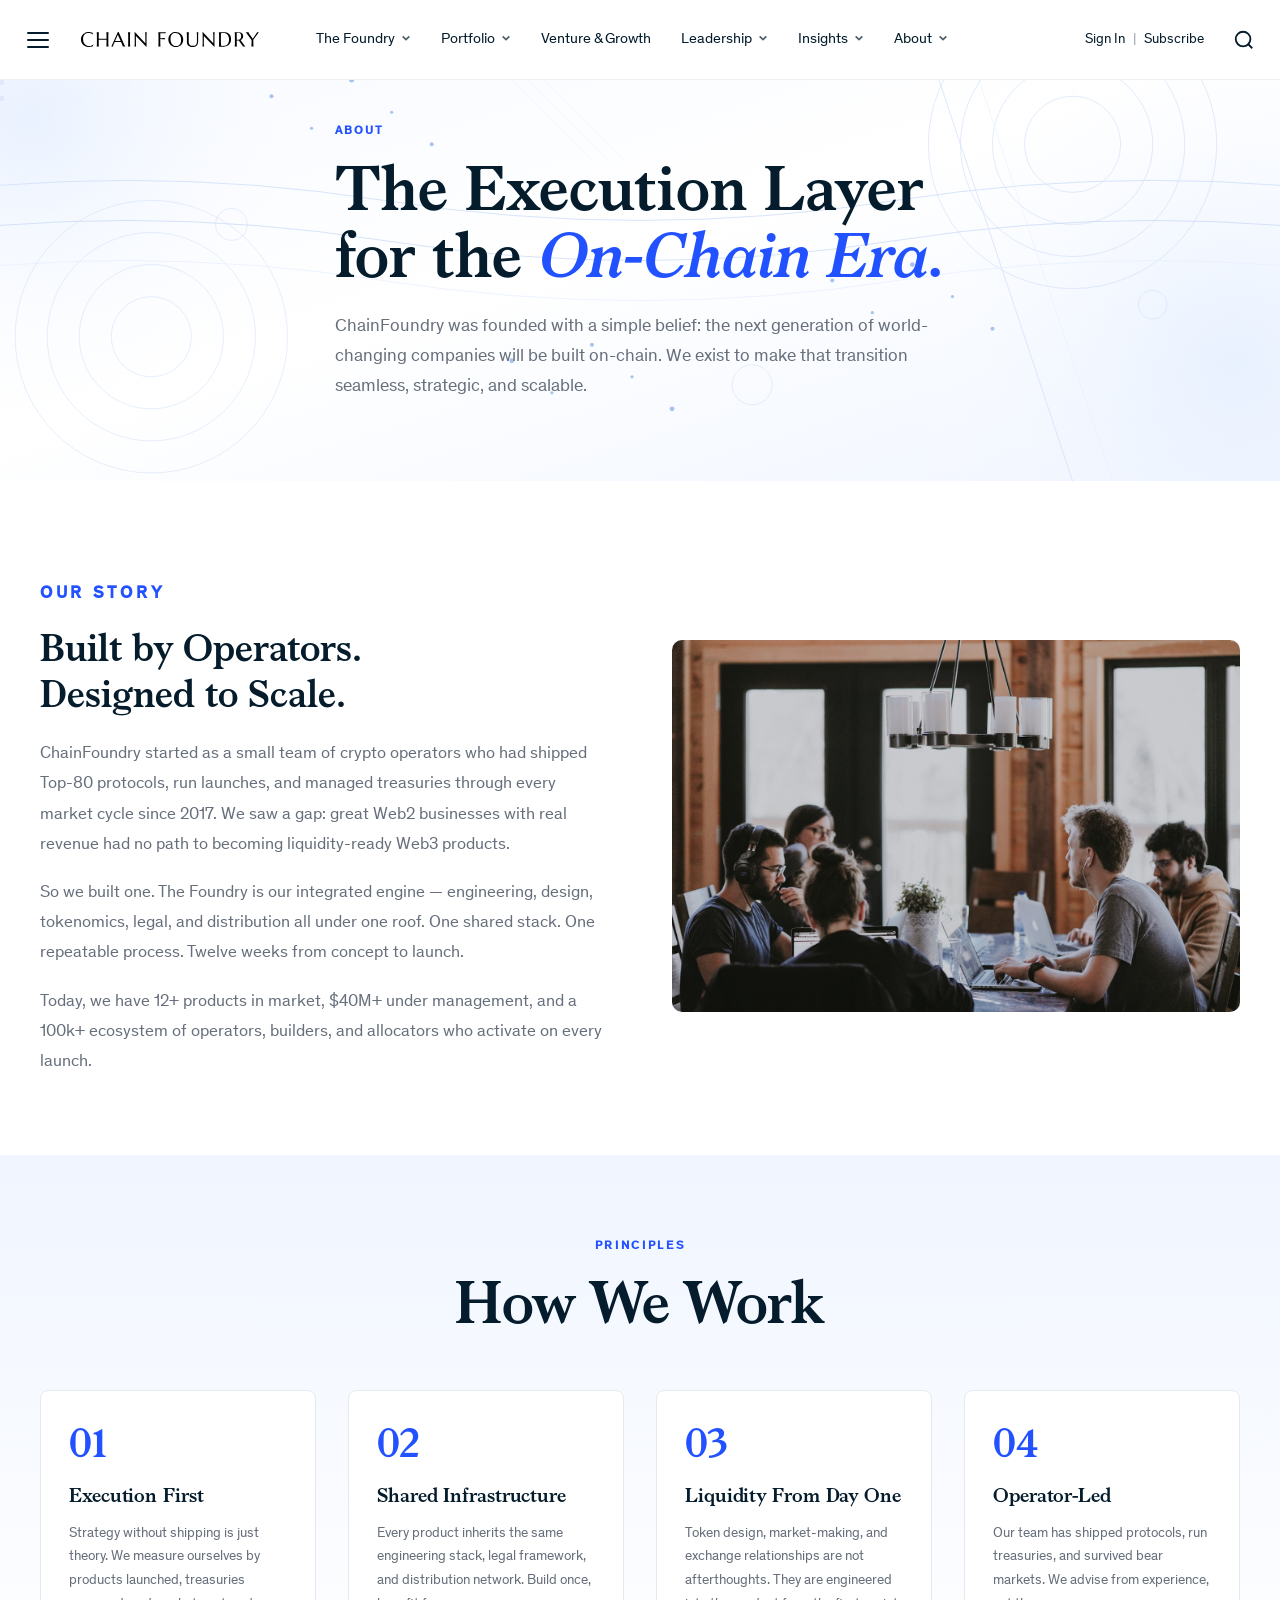
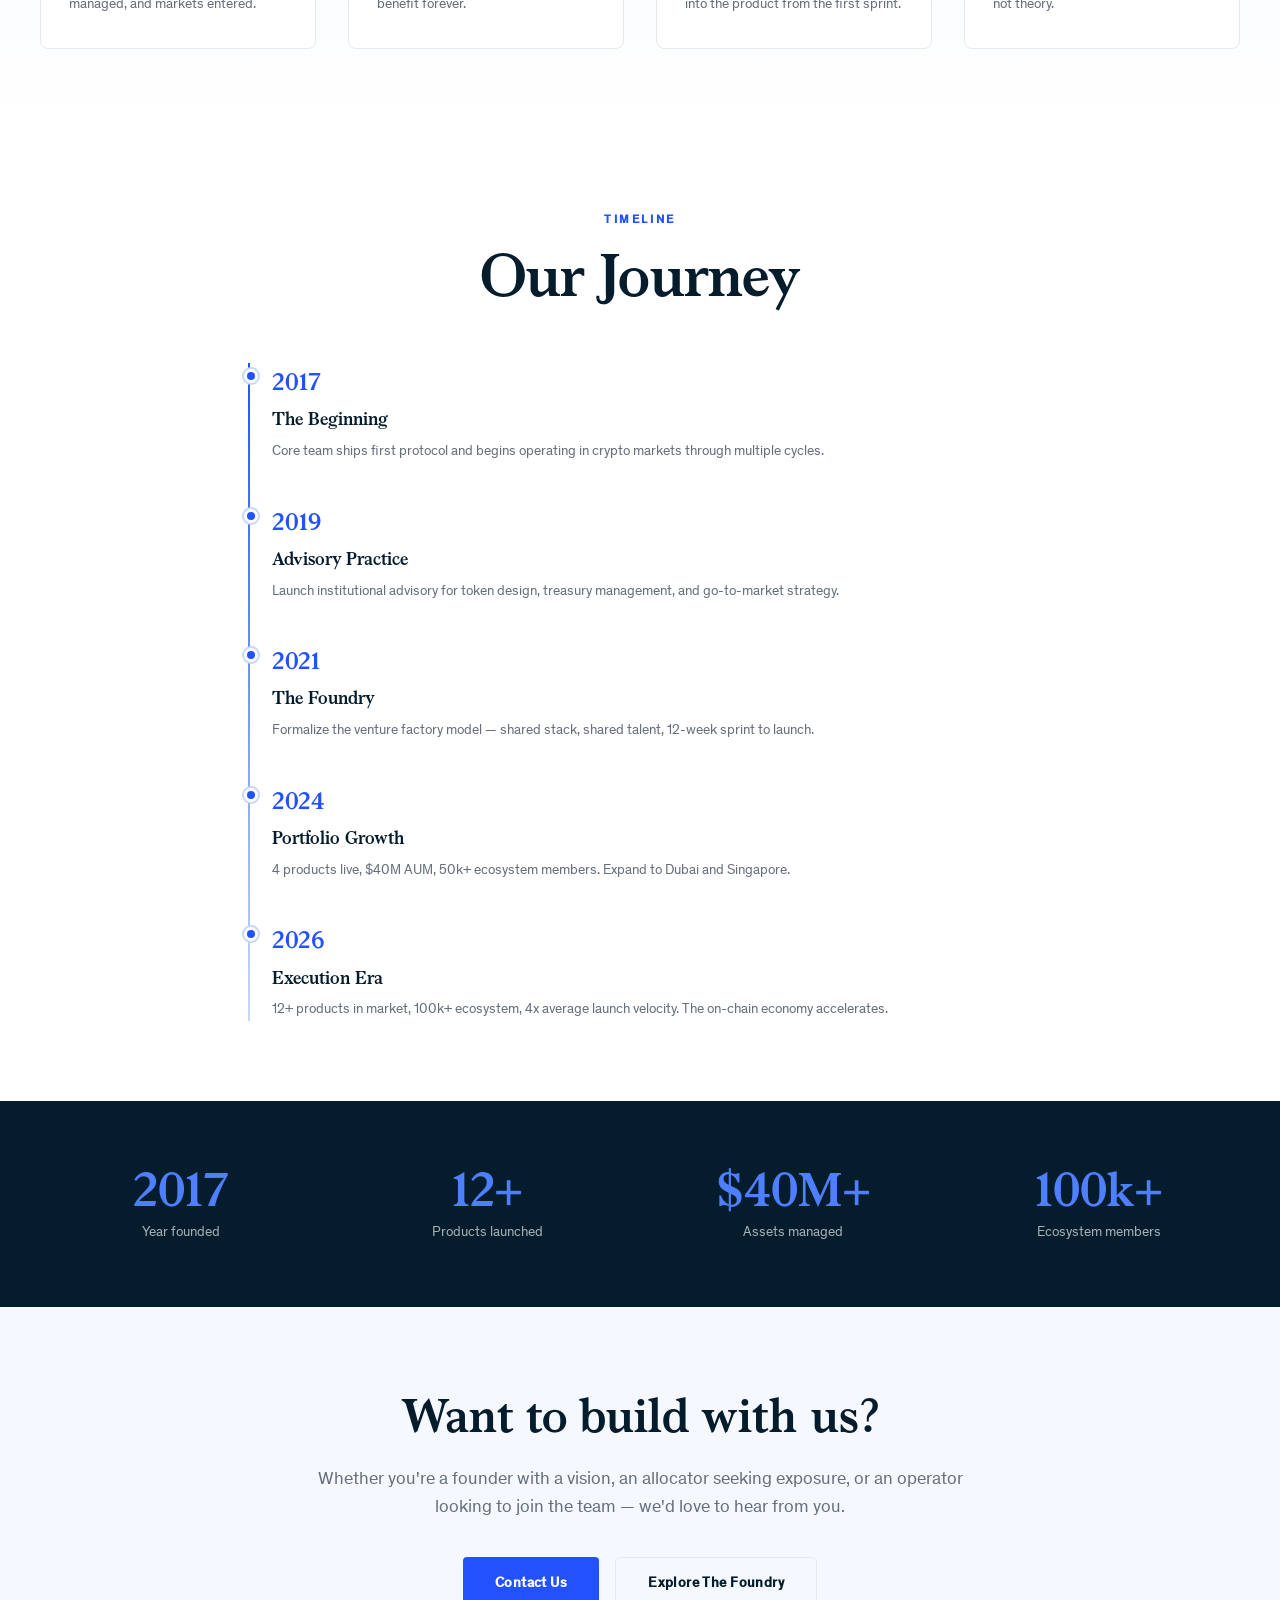
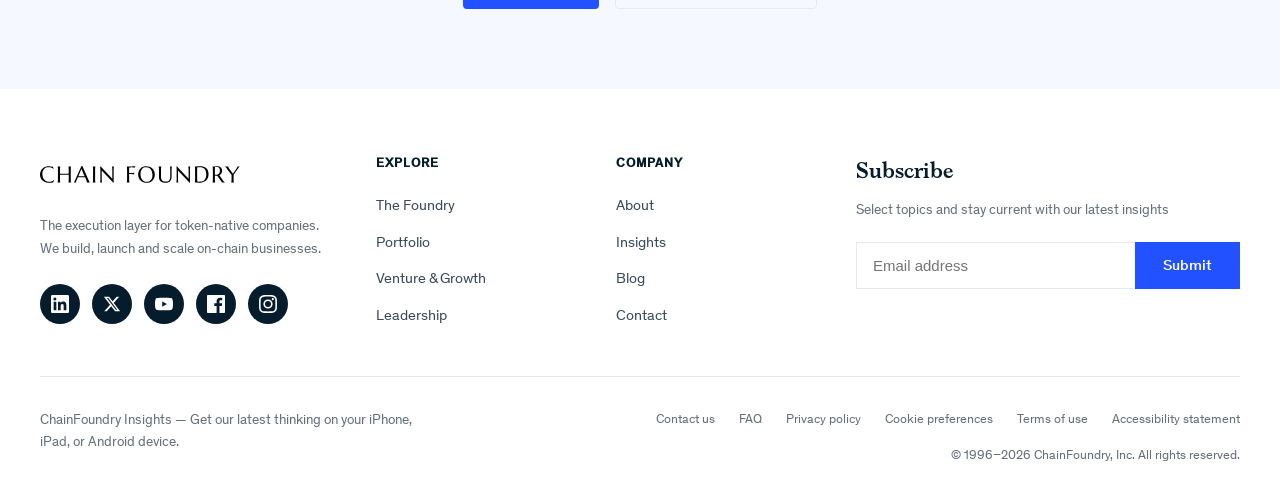
==== commit 6289c112: "Add white header variant for all non-home pages - Home page (index.html) keeps dark navy header - Al" ====
--- a/about/index.html
+++ b/about/index.html
@@ -11,7 +11,7 @@
 <body>
 
   <!-- ==================== HEADER ==================== -->
-  <header class="site-header" id="site-header">
+  <header class="site-header header--light" id="site-header">
     <div class="site-header__inner">
       <div class="site-header__left">
         <button class="hamburger" id="hamburger-btn" aria-label="Open menu" aria-expanded="false" aria-controls="mega-menu">
--- a/css/main.css
+++ b/css/main.css
@@ -282,6 +282,33 @@
 .header-search-btn svg {
   width: 22px; height: 22px;
 }
+/* Light header variant (non-home pages) */
+.site-header.header--light {
+  background: var(--white);
+  color: var(--navy);
+  border-bottom: 1px solid rgba(0,0,0,0.06);
+}
+.site-header.header--light .site-logo {
+  filter: none;
+}
+.site-header.header--light .desktop-nav__link {
+  color: var(--navy);
+}
+.site-header.header--light .desktop-nav__link:hover,
+.site-header.header--light .desktop-nav__item:hover > .desktop-nav__link {
+  border-bottom-color: var(--blue);
+}
+.site-header.header--light .header-auth,
+.site-header.header--light .header-auth a {
+  color: var(--navy);
+}
+.site-header.header--light .header-search-btn {
+  color: var(--navy);
+}
+.site-header.header--light .hamburger span {
+  background: var(--navy);
+}
+
 @media (max-width: 1024px) {
   .desktop-nav { display: none; }
   .header-auth span { display: none; }
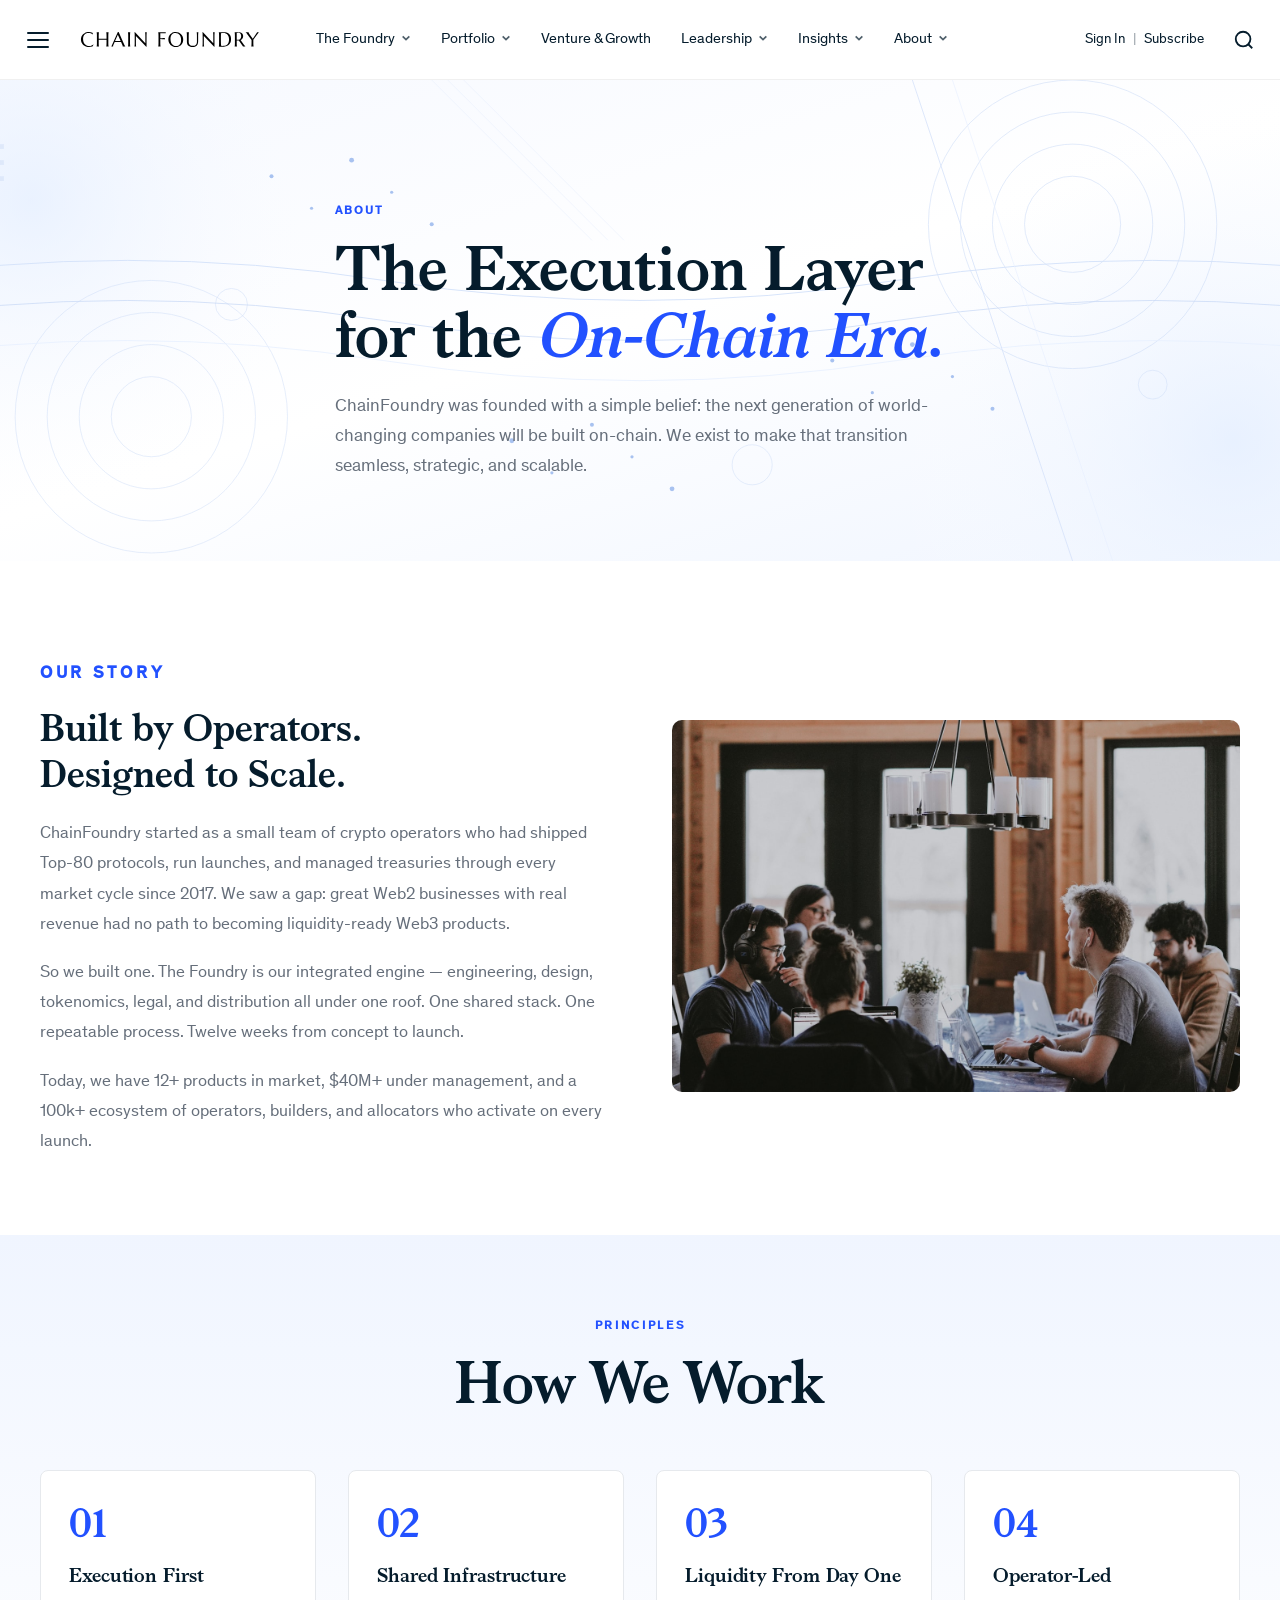
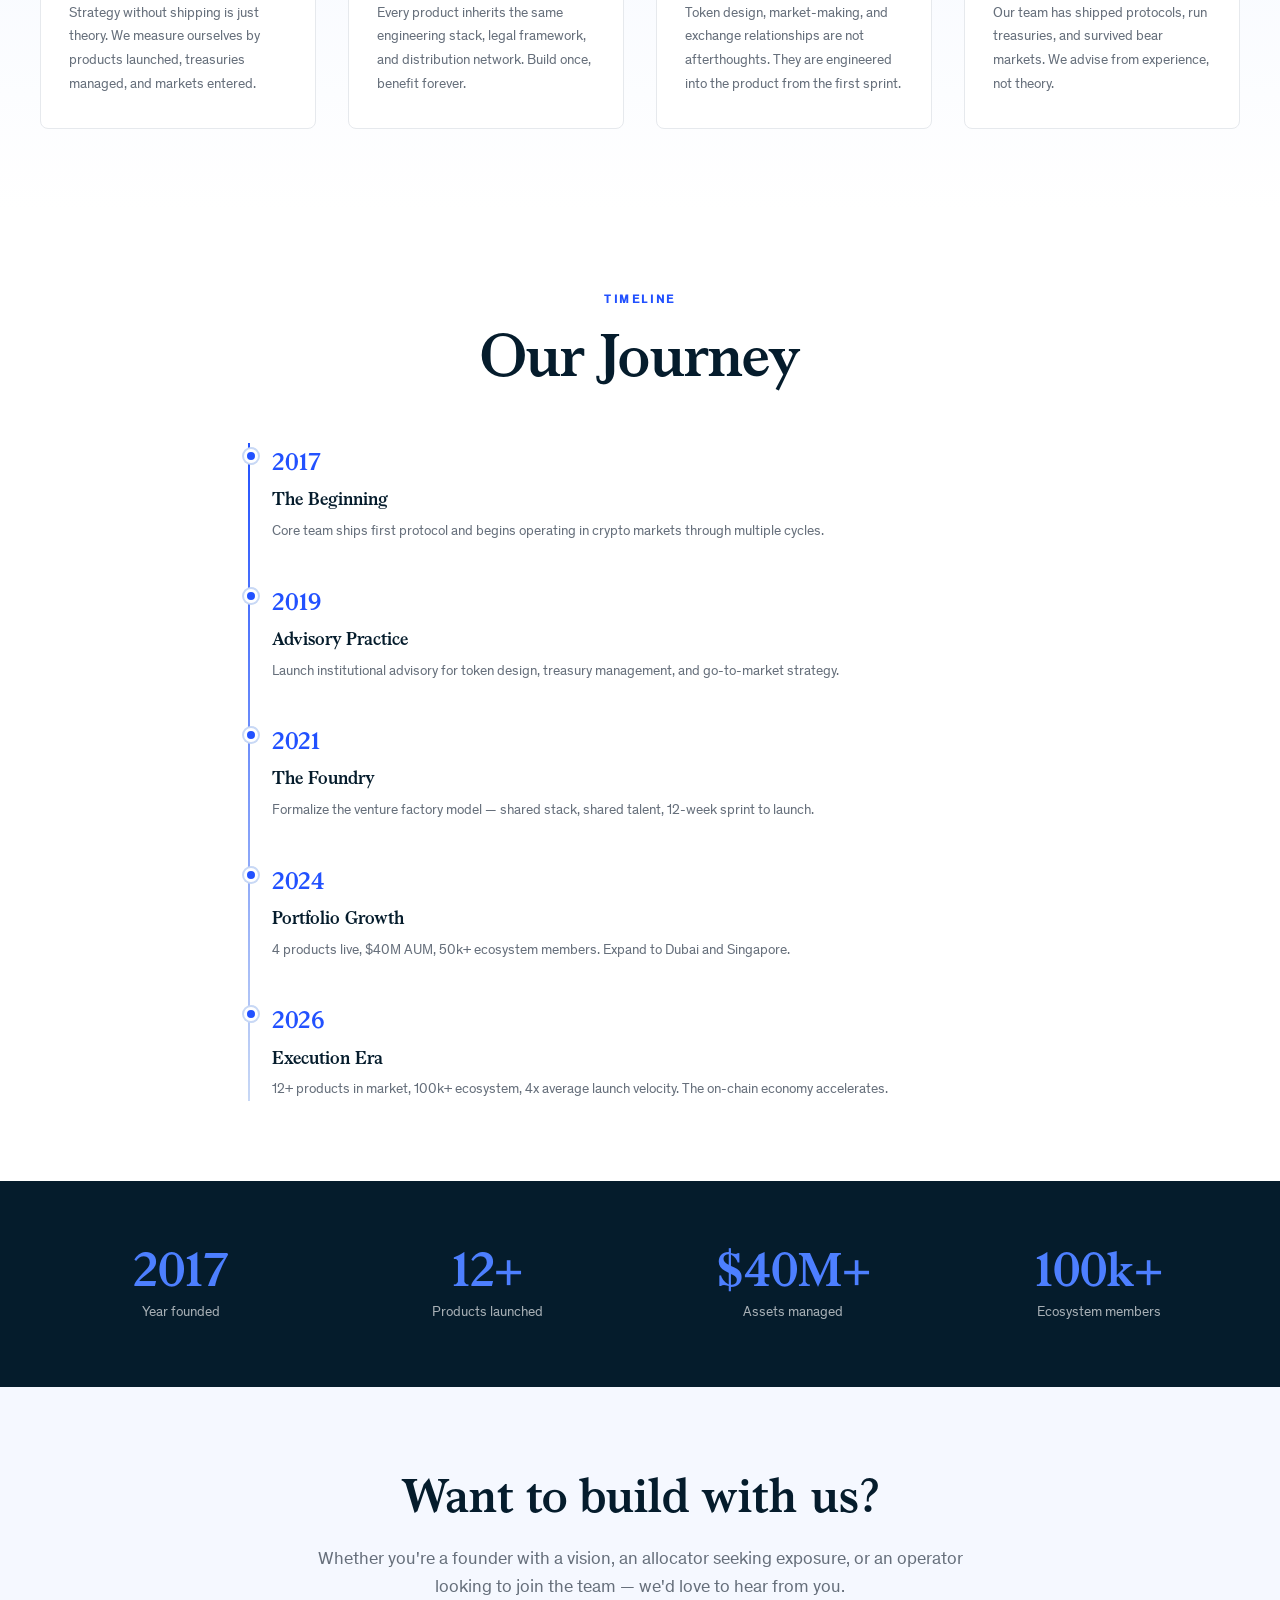
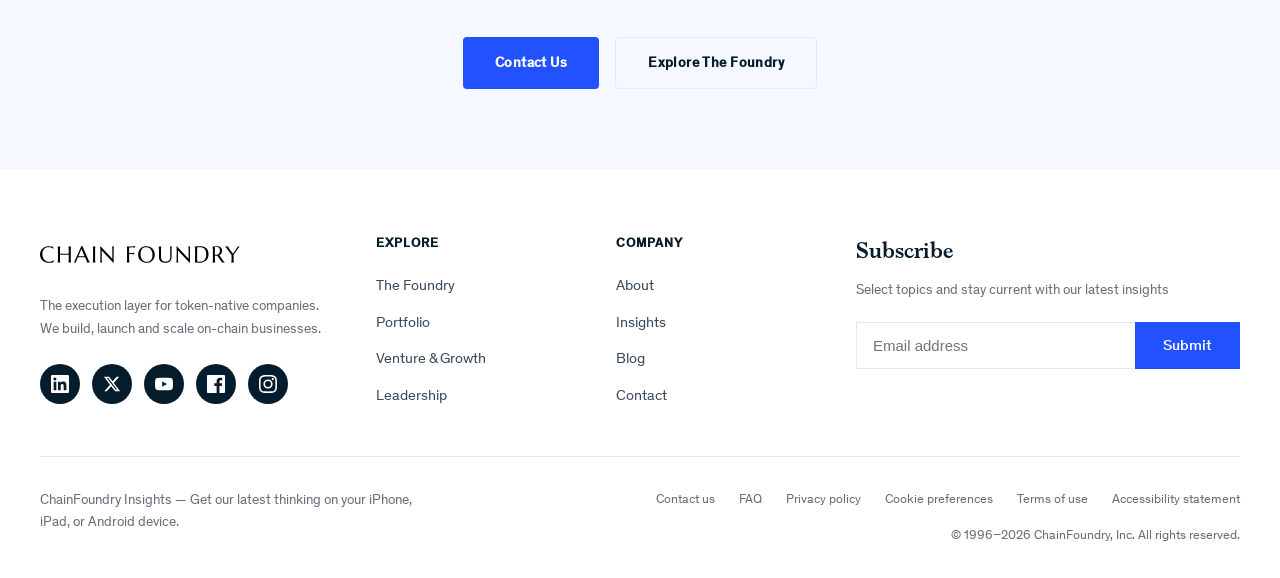
==== commit 2a691212: "Mobile responsive overhaul: banners, menus, cards, footer + asymmetry fixes" ====
--- a/about/index.html
+++ b/about/index.html
@@ -265,7 +265,10 @@
     <!-- ==================== BANNER ==================== -->
     <section class="cf-about-banner">
       <div class="cf-about-banner__svg" aria-hidden="true">
-        <img src="../cf-images/cf_banner_about.svg" alt="" />
+        <picture>
+          <source media="(max-width: 767px)" srcset="../cf-images/cf_banner_about_mobile.svg">
+          <img src="../cf-images/cf_banner_about.svg" alt="" />
+        </picture>
       </div>
       <div class="container">
         <p class="cf-about-banner__eyebrow">About</p>
--- a/css/main.css
+++ b/css/main.css
@@ -95,8 +95,7 @@
    HEADER — DO NOT TOUCH. PERFECT AS-IS.
    ============================================================ */
 .site-header {
-  position: fixed;
-  top: 0; left: 0; right: 0;
+  position: relative;
   height: var(--header-height);
   background: var(--navy);
   color: var(--white);
@@ -307,6 +306,26 @@
 }
 .site-header.header--light .hamburger span {
   background: var(--navy);
+}
+/* Dark dropdown for light header pages */
+.site-header.header--light .desktop-nav__dropdown {
+  background: var(--navy);
+  color: var(--white);
+  border-top-color: var(--blue-light);
+  box-shadow: 0 12px 40px rgba(0,0,0,0.35);
+}
+.site-header.header--light .dropdown__header {
+  color: var(--white);
+}
+.site-header.header--light .dropdown__header:hover {
+  color: var(--blue-light);
+  border-bottom-color: var(--blue-light);
+}
+.site-header.header--light .dropdown__link {
+  color: rgba(255,255,255,0.7);
+}
+.site-header.header--light .dropdown__link:hover {
+  color: var(--white);
 }
 
 @media (max-width: 1024px) {
@@ -512,40 +531,192 @@
   .mega-menu__panel { padding: 32px; }
   .mega-panel__grid { grid-template-columns: repeat(2, 1fr); }
 }
+/* ============================================================
+   MEGA MENU — MOBILE FULL-SCREEN REDESIGN
+   ============================================================ */
 @media (max-width: 768px) {
-  .mega-menu { height: calc(100vh - 32px); }
-  .mega-menu__inner { flex-direction: column; }
+  .mega-menu {
+    height: 100vh;
+    height: 100dvh;
+    max-height: none;
+    background: var(--navy);
+    overflow: hidden;
+  }
+  .mega-menu__inner {
+    flex-direction: column;
+    height: 100%;
+    overflow-y: auto;
+    -webkit-overflow-scrolling: touch;
+  }
   .mega-menu__sidebar {
     width: 100%;
     min-width: auto;
     border-right: none;
+    border-bottom: none;
+    height: auto;
+    flex-shrink: 0;
+  }
+  .mega-menu__top {
+    padding: 16px 20px;
     border-bottom: 1px solid rgba(255,255,255,0.08);
+  }
+  .mega-menu__close {
+    width: 48px;
+    height: 48px;
+  }
+  .mega-menu__close span {
+    width: 24px;
+    height: 2.5px;
+  }
+  .mega-menu__logo {
+    width: 150px;
+    height: 32px;
   }
   .mega-menu__nav {
     display: flex;
-    flex-direction: row;
-    overflow-x: auto;
-    padding: 0;
-    gap: 0;
+    flex-direction: column;
+    overflow-x: hidden;
+    padding: 8px 0;
   }
   .mega-menu__item {
-    width: auto;
-    padding: 14px 16px;
-    font-size: 15px;
-    white-space: nowrap;
+    width: 100%;
+    padding: 18px 20px;
+    font-size: 20px;
+    font-weight: 500;
+    white-space: normal;
     border-right: none;
-    border-bottom: 3px solid transparent;
+    border-bottom: 1px solid rgba(255,255,255,0.06);
+    color: var(--white);
+    min-height: 60px;
   }
   .mega-menu__item.is-active {
     border-right-color: transparent;
-    border-bottom-color: var(--blue);
-  }
-  .mega-menu__footer { display: none; }
+    border-bottom-color: rgba(255,255,255,0.06);
+    background: rgba(34,81,255,0.12);
+  }
+  .mega-menu__item.is-open .mega-menu__arrow {
+    transform: rotate(90deg);
+  }
+  .mega-menu__arrow {
+    width: 20px;
+    height: 20px;
+    transition: transform 0.3s cubic-bezier(0.4, 0, 0.2, 1);
+  }
+
+  /* Inline mobile dropdown (accordion) */
+  .mega-dropdown {
+    max-height: 0;
+    overflow: hidden;
+    opacity: 0;
+    background: var(--white);
+    transition: max-height 0.35s cubic-bezier(0.4, 0, 0.2, 1),
+                opacity 0.3s ease,
+                padding 0.35s ease;
+    padding: 0 20px;
+  }
+  .mega-dropdown.is-open {
+    max-height: 400px;
+    opacity: 1;
+    padding: 8px 20px;
+    overflow: visible;
+  }
+  .mega-dropdown__link {
+    display: flex;
+    align-items: center;
+    padding: 8px 16px;
+    font-size: 15px;
+    font-weight: 500;
+    color: var(--navy);
+    border-bottom: 1px solid var(--border-light);
+    transition: color 0.15s, padding-left 0.2s ease, background 0.15s;
+    text-decoration: none;
+  }
+  .mega-dropdown__link:hover {
+    color: var(--blue);
+    padding-left: 20px;
+    background: rgba(34,81,255,0.04);
+  }
+  .mega-dropdown__link:last-child {
+    border-bottom: none;
+  }
+  .mega-dropdown__link--highlight {
+    color: var(--blue);
+    font-weight: 600;
+  }
+  .mega-dropdown__desc {
+    font-size: 14px;
+    line-height: 1.6;
+    color: var(--gray-text);
+    padding: 8px 16px;
+    margin: 0;
+  }
+
+  /* Hide the old panel container on mobile — we use inline dropdowns instead */
   .mega-menu__panel {
-    padding: 24px;
-    flex: 1;
-  }
-  .mega-panel__grid { grid-template-columns: 1fr 1fr; }
+    display: none;
+  }
+  .mega-panel {
+    display: none;
+    padding: 0 20px 20px;
+    background: rgba(0,0,0,0.15);
+    border-bottom: 1px solid rgba(255,255,255,0.06);
+    animation: panelSlideDown 0.3s ease;
+  }
+  .mega-panel.is-active {
+    display: block;
+  }
+  @keyframes panelSlideDown {
+    from { opacity: 0; transform: translateY(-8px); }
+    to { opacity: 1; transform: translateY(0); }
+  }
+  .mega-panel__header {
+    display: none;
+  }
+  .mega-panel__grid {
+    display: flex;
+    flex-direction: column;
+    gap: 0;
+    padding: 8px 0;
+  }
+  .mega-panel__link {
+    padding: 14px 16px;
+    font-size: 16px;
+    color: rgba(255,255,255,0.7);
+    border-bottom: 1px solid rgba(255,255,255,0.04);
+    transition: color 0.15s, padding-left 0.15s;
+    min-height: 48px;
+    display: flex;
+    align-items: center;
+  }
+  .mega-panel__link:hover {
+    color: var(--white);
+    padding-left: 20px;
+  }
+  .mega-panel__link:last-child {
+    border-bottom: none;
+  }
+  .mega-panel__desc {
+    font-size: 14px;
+    color: rgba(255,255,255,0.6);
+    line-height: 1.5;
+    padding: 12px 16px;
+  }
+
+  .mega-menu__footer {
+    padding: 20px;
+    border-top: 1px solid rgba(255,255,255,0.08);
+    gap: 14px;
+  }
+  .mega-menu__footer a {
+    font-size: 15px;
+    color: rgba(255,255,255,0.7);
+    min-height: 44px;
+    display: flex;
+    align-items: center;
+  }
+  .mega-menu__footer a:hover {
+    color: var(--white);
+  }
 }
 
 /* ============================================================
@@ -673,7 +844,7 @@
   z-index: 3;
   max-width: var(--max-width);
   margin: 0 auto;
-  padding: calc(var(--header-height) + 60px) 40px 80px;
+  padding: 60px 40px 80px;
   text-align: center;
   width: 100%;
 }
@@ -927,7 +1098,7 @@
   justify-content: space-between;
   gap: 48px;
   margin-bottom: 64px;
-  padding-top: calc(var(--header-height) + 12px);
+  padding-top: 12px;
 }
 .podcast-hero__text {
   max-width: 720px;
@@ -1350,7 +1521,18 @@
   display: block;
   text-align: left;
   cursor: pointer;
+  opacity: 0;
+  transform: translateY(-20px);
   transition: background 0.3s ease;
+}
+.capabilities-section.is-visible .capability-card--1 {
+  animation: impact-card-drop 0.5s cubic-bezier(0.4, 0, 0.2, 1) 0ms forwards;
+}
+.capabilities-section.is-visible .capability-card--2 {
+  animation: impact-card-drop 0.5s cubic-bezier(0.4, 0, 0.2, 1) 150ms forwards;
+}
+.capabilities-section.is-visible .capability-card--3 {
+  animation: impact-card-drop 0.5s cubic-bezier(0.4, 0, 0.2, 1) 300ms forwards;
 }
 .capability-card:hover {
   background: var(--white);
@@ -1898,6 +2080,7 @@
 .cf-pp-pillar-t{font-family:var(--font-serif);font-size:24px;line-height:1.2;color:var(--navy);letter-spacing:-0.005em;margin:0;}
 .cf-pp-pillar-b{font-size:15px;line-height:1.7;color:var(--gray-text);margin-top:18px;}
 .section{padding:80px 0;}
+.section--gray{background:var(--off-white);}
 @media (max-width:767px){.section{padding:60px 0;}}
 .cf-bs-section{background:linear-gradient(180deg,var(--off-white) 0%,#fff 100%);}
 .cf-bs-stack{display:flex;flex-direction:column;gap:8px;margin-top:48px;}
@@ -2018,15 +2201,15 @@
 /* ============================================================
    LEADERSHIP PAGE
    ============================================================ */
-.cf-lead-banner{position:relative;overflow:hidden;background:#f8fbff;min-height:480px;display:flex;align-items:center;}
+.cf-lead-banner{position:relative;overflow:hidden;background:#0c1020;min-height:480px;display:flex;align-items:center;}
 .cf-lead-banner__svg{position:absolute;inset:0;z-index:1;width:100%;height:100%;}
 .cf-lead-banner__svg img{width:100%;height:100%;object-fit:cover;display:block;}
 .cf-lead-banner > .container{position:relative;z-index:2;padding:120px 40px 80px;}
 @media (max-width:767px){.cf-lead-banner > .container{padding:100px 20px 60px;}}
 .cf-lead-banner__eyebrow{color:#2563eb;font-size:12px;letter-spacing:0.18em;text-transform:uppercase;font-weight:600;margin:0 0 16px;}
-.cf-lead-banner__title{font-family:var(--font-serif);font-size:clamp(2.4rem,5vw,4rem);line-height:1.05;color:var(--navy);margin:0 0 20px;}
+.cf-lead-banner__title{font-family:var(--font-serif);font-size:clamp(2.4rem,5vw,4rem);line-height:1.05;color:var(--white);margin:0 0 20px;}
 .cf-lead-banner__title em{color:#2563eb;font-style:italic;}
-.cf-lead-banner__sub{font-size:1.15rem;line-height:1.65;color:var(--gray-text);max-width:600px;margin:0;}
+.cf-lead-banner__sub{font-size:1.15rem;line-height:1.65;color:rgba(255,255,255,0.72);max-width:600px;margin:0;}
 .cf-lead-cards{display:grid;grid-template-columns:1fr;gap:24px;margin-top:56px;}
 @media (min-width:768px){.cf-lead-cards{grid-template-columns:repeat(3,1fr);gap:32px;}}
 .cf-lead-card{background:var(--white);border:1px solid var(--border-light);border-radius:8px;overflow:hidden;transition:transform .25s ease,box-shadow .25s ease;}
@@ -2084,7 +2267,7 @@
 .portfolio-hero {
   position: relative;
   background: var(--navy);
-  padding: calc(var(--header-height) + 120px) 0 100px;
+  padding: 120px 0 100px;
   overflow: hidden;
   text-align: center;
 }
@@ -2216,7 +2399,7 @@
 
 @media (max-width: 768px) {
   .portfolio-grid { grid-template-columns: 1fr; }
-  .portfolio-hero { padding: calc(var(--header-height) + 80px) 0 64px; }
+  .portfolio-hero { padding: 80px 0 64px; }
 }
 
 /* ============================================================
@@ -2450,3 +2633,822 @@
 .cf-ab-btn-primary:hover{background:#1a47e0;transform:translateY(-2px);box-shadow:0 8px 24px rgba(34,81,255,0.3);}
 .cf-ab-btn-secondary{display:inline-flex;align-items:center;padding:14px 32px;background:transparent;color:var(--navy);text-decoration:none;font-size:14px;font-weight:600;letter-spacing:0.03em;border-radius:4px;border:1px solid var(--border-light);transition:all .3s ease;cursor:pointer;}
 .cf-ab-btn-secondary:hover{background:var(--white);border-color:#2251ff;color:#2251ff;}
+
+
+/* ============================================================
+   MOBILE RESPONSIVE STYLES — Comprehensive Smartphone Optimization
+   ============================================================ */
+
+/* ---- Base Mobile Typography (<= 767px) ---- */
+@media (max-width: 767px) {
+  :root {
+    --header-height: 64px;
+  }
+  html { font-size: 15px; }
+  body { font-size: 15px; line-height: 1.6; }
+  .container { padding: 0 18px; }
+
+  /* Smoother scrolling on iOS */
+  html { -webkit-overflow-scrolling: touch; }
+}
+
+/* ---- Extra Small Screens (<= 480px) ---- */
+@media (max-width: 480px) {
+  html { font-size: 14px; }
+  body { font-size: 14px; }
+  .container { padding: 0 16px; }
+}
+
+/* ---- Header Mobile Tweaks ---- */
+@media (max-width: 767px) {
+  .site-header { height: var(--header-height); }
+  .site-logo { width: 150px; height: 34px; }
+  .header-auth { display: none; }
+  .header-search-btn { width: 40px; height: 40px; }
+  .header-search-btn svg { width: 20px; height: 20px; }
+  .mega-menu__sidebar { width: 100%; }
+}
+
+/* ---- Homepage Hero Mobile ---- */
+@media (max-width: 767px) {
+  .hero { min-height: 100dvh; }
+  .hero__inner { padding: 0 18px; }
+  .hero__headline {
+    font-size: clamp(2.2rem, 9vw, 3rem);
+    line-height: 1.05;
+    margin-bottom: 16px;
+  }
+  .hero__subheadline {
+    font-size: 1rem;
+    line-height: 1.6;
+    max-width: 100%;
+  }
+  .hero__play-btn {
+    width: 72px;
+    height: 72px;
+    margin-top: 32px;
+  }
+  .hero__play-btn svg {
+    width: 28px;
+    height: 28px;
+  }
+  .hero__play-ring {
+    width: 92px;
+    height: 92px;
+  }
+}
+
+@media (max-width: 480px) {
+  .hero__headline {
+    font-size: clamp(2rem, 10vw, 2.6rem);
+  }
+  .hero__subheadline {
+    font-size: 0.95rem;
+  }
+}
+
+/* ---- Podcast Hero Mobile ---- */
+@media (max-width: 767px) {
+  .podcast-hero { display: none; }
+}
+
+/* ---- Capabilities Section Mobile ---- */
+@media (max-width: 767px) {
+  .capabilities-section { padding: 56px 0; }
+  .capabilities-section__header { margin-bottom: 32px; }
+  .capabilities-section__eyebrow { font-size: 11px; letter-spacing: 0.16em; }
+  .capabilities-section__title {
+    font-size: clamp(1.5rem, 5.5vw, 2rem);
+    line-height: 1.15;
+  }
+  .capabilities-grid {
+    grid-template-columns: 1fr;
+    gap: 28px;
+  }
+  .capability-card {
+    text-align: center;
+    max-width: 380px;
+    margin: 0 auto;
+  }
+  .capability-card__image { width: 100%; }
+  .capability-card__body { padding: 20px 16px 16px; }
+  .capability-card__title { font-size: 1.2rem; }
+  .capability-card__desc { font-size: 0.9rem; }
+}
+
+/* ---- Careers Section Mobile ---- */
+@media (max-width: 767px) {
+  .careers-section { padding: 56px 0; }
+  .careers-section__grid {
+    grid-template-columns: 1fr;
+    gap: 32px;
+  }
+  .careers-section__eyebrow { font-size: 11px; letter-spacing: 0.16em; }
+  .careers-section__title {
+    font-size: clamp(1.5rem, 5.5vw, 2rem);
+    line-height: 1.15;
+    margin-bottom: 14px;
+  }
+  .careers-section__desc {
+    font-size: 0.95rem;
+    line-height: 1.6;
+    margin-bottom: 20px;
+  }
+  .careers-section__cta {
+    width: 100%;
+    text-align: center;
+    padding: 14px 24px;
+    font-size: 14px;
+  }
+  .careers-section__media { padding: 0 8px; }
+  .careers-section__media-accent { width: 60%; height: 85%; }
+  .careers-section__play {
+    width: 48px;
+    height: 48px;
+  }
+  .careers-section__play svg {
+    width: 18px;
+    height: 18px;
+  }
+}
+
+/* ---- Impact Section Mobile ---- */
+@media (max-width: 767px) {
+  .impact-section { padding: 56px 0; }
+  .impact-section__header { margin-bottom: 32px; }
+  .impact-section__eyebrow { font-size: 11px; letter-spacing: 0.16em; }
+  .impact-section__title {
+    font-size: clamp(1.5rem, 5.5vw, 2rem);
+    line-height: 1.15;
+  }
+  .impact-grid {
+    grid-template-columns: 1fr;
+    gap: 28px;
+  }
+  .impact-card {
+    text-align: center;
+    max-width: 380px;
+    margin: 0 auto;
+  }
+  .impact-card__image { width: 100%; }
+  .impact-card__body { padding: 20px 16px 16px; }
+  .impact-card__title { font-size: 1.2rem; }
+  .impact-card__desc { font-size: 0.9rem; }
+}
+
+/* ---- Insights Section Mobile ---- */
+@media (max-width: 767px) {
+  .insights-section { padding: 56px 0; }
+  .insights-section__grid {
+    grid-template-columns: 1fr;
+    gap: 32px;
+  }
+  .insights-section__text .section__eyebrow { font-size: 11px; letter-spacing: 0.16em; }
+  .insights-section__title {
+    font-size: clamp(1.5rem, 5.5vw, 2rem);
+    line-height: 1.15;
+    margin-bottom: 14px;
+  }
+  .insights-section__desc {
+    font-size: 0.95rem;
+    line-height: 1.6;
+    margin-bottom: 20px;
+  }
+  .insights-section__cta {
+    width: 100%;
+    justify-content: center;
+    padding: 14px 24px;
+    font-size: 14px;
+  }
+}
+
+/* ---- Sticky Subscribe Mobile ---- */
+@media (max-width: 767px) {
+  .sticky-subscribe { padding: 16px 0; }
+  .sticky-subscribe__inner {
+    flex-direction: column;
+    gap: 12px;
+    padding: 0 18px;
+  }
+  .sticky-subscribe__text {
+    font-size: 13px;
+    text-align: center;
+    line-height: 1.4;
+  }
+  .sticky-subscribe__form {
+    width: 100%;
+    flex-direction: column;
+    gap: 8px;
+  }
+  .sticky-subscribe__form input {
+    width: 100%;
+    padding: 12px 16px;
+    font-size: 14px;
+  }
+  .sticky-subscribe__form button {
+    width: 100%;
+    padding: 12px 16px;
+    font-size: 14px;
+  }
+}
+
+/* ---- Footer Mobile Redesign ---- */
+@media (max-width: 767px) {
+  .footer-main {
+    grid-template-columns: 1fr;
+    gap: 32px;
+    padding: 40px 20px 32px;
+  }
+  .footer-brand {
+    text-align: center;
+  }
+  .footer-brand__logo {
+    width: 160px;
+    height: 36px;
+    margin: 0 auto 16px;
+  }
+  .footer-brand__desc {
+    font-size: 13px;
+    line-height: 1.55;
+    max-width: 280px;
+    margin: 0 auto 20px;
+  }
+  .footer-social {
+    justify-content: center;
+    gap: 10px;
+  }
+  .footer-social a {
+    width: 44px;
+    height: 44px;
+  }
+  .footer-social a svg {
+    width: 18px;
+    height: 18px;
+  }
+
+  /* Nav links in 2-column grid */
+  .footer-col h4 {
+    font-size: 12px;
+    letter-spacing: 1px;
+    margin-bottom: 14px;
+    text-align: center;
+  }
+  .footer-col ul {
+    gap: 8px;
+    text-align: center;
+  }
+  .footer-col a {
+    font-size: 14px;
+    padding: 6px 0;
+    min-height: 40px;
+    display: inline-flex;
+    align-items: center;
+    justify-content: center;
+  }
+
+  /* Two-column nav layout */
+  .footer-main > .footer-col:nth-of-type(2),
+  .footer-main > .footer-col:nth-of-type(3) {
+    display: block;
+  }
+
+  .footer-subscribe {
+    text-align: center;
+    border-top: 1px solid var(--border-light);
+    padding-top: 28px;
+  }
+  .footer-subscribe h4 {
+    font-size: 1.15rem;
+    margin-bottom: 8px;
+  }
+  .footer-subscribe p {
+    font-size: 13px;
+    margin-bottom: 16px;
+  }
+  .footer-subscribe__form {
+    flex-direction: column;
+    gap: 10px;
+    max-width: 320px;
+    margin: 0 auto;
+  }
+  .footer-subscribe__form input,
+  .footer-subscribe__form button {
+    width: 100%;
+    min-height: 48px;
+    font-size: 16px;
+    border-radius: 4px;
+    border: 1px solid var(--border-light);
+  }
+  .footer-subscribe__form input {
+    border-right: 1px solid var(--border-light);
+    padding: 12px 16px;
+  }
+  .footer-subscribe__form button {
+    padding: 12px 24px;
+  }
+
+  .footer-bottom {
+    flex-direction: column;
+    align-items: center;
+    text-align: center;
+    padding: 24px 20px;
+    gap: 16px;
+  }
+  .footer-app-text {
+    display: none;
+  }
+  .footer-legal {
+    justify-content: center;
+    gap: 8px 16px;
+    flex-wrap: wrap;
+  }
+  .footer-legal a {
+    font-size: 12px;
+    padding: 4px 0;
+  }
+  .footer-copyright {
+    font-size: 12px;
+    text-align: center;
+  }
+  .footer-bottom__left,
+  .footer-bottom__right {
+    align-items: center;
+    width: 100%;
+  }
+}
+
+@media (max-width: 480px) {
+  .footer-main { padding: 32px 16px 24px; gap: 24px; }
+  .footer-subscribe { padding-top: 24px; }
+  .footer-subscribe__form { max-width: 100%; }
+}
+
+/* ============================================================
+   SUB-PAGE BANNER MOBILE STYLES
+   ============================================================ */
+
+@media (max-width: 767px) {
+  /* All banner sections */
+  .cf-foundry-banner,
+  .cf-vg-banner,
+  .cf-lead-banner,
+  .cf-insights-banner,
+  .cf-about-banner,
+  .cf-pp-banner,
+  .portfolio-hero {
+    min-height: auto;
+  }
+
+  /* Banner SVG images - use taller aspect ratio on mobile */
+  .cf-foundry-banner__svg,
+  .cf-vg-banner__svg,
+  .cf-lead-banner__svg,
+  .cf-insights-banner__svg,
+  .cf-about-banner__svg,
+  .cf-pp-banner__bg,
+  .portfolio-hero__bg {
+    aspect-ratio: 4 / 5;
+    min-height: 420px;
+  }
+
+  /* Banner text sizing */
+  .cf-foundry-banner__title,
+  .cf-vg-banner__title,
+  .cf-lead-banner__title,
+  .cf-insights-banner__title,
+  .cf-about-banner__title,
+  .portfolio-hero__title {
+    font-size: clamp(1.7rem, 6.5vw, 2.4rem);
+    line-height: 1.1;
+    margin-bottom: 14px;
+  }
+
+  .cf-foundry-banner__sub,
+  .cf-vg-banner__sub,
+  .cf-lead-banner__sub,
+  .cf-insights-banner__sub,
+  .cf-about-banner__sub,
+  .portfolio-hero__desc {
+    font-size: 1rem;
+    line-height: 1.55;
+    max-width: 100%;
+  }
+
+  .cf-foundry-banner__eyebrow,
+  .cf-vg-banner__eyebrow,
+  .cf-lead-banner__eyebrow,
+  .cf-insights-banner__eyebrow,
+  .cf-about-banner__eyebrow,
+  .portfolio-hero__eyebrow,
+  .cf-portfolio-eyebrow {
+    font-size: 11px;
+    letter-spacing: 0.16em;
+    margin-bottom: 12px;
+  }
+
+  /* Banner container padding */
+  .cf-foundry-banner > .container,
+  .cf-vg-banner > .container,
+  .cf-lead-banner > .container,
+  .cf-insights-banner > .container,
+  .cf-about-banner > .container {
+    padding: 100px 18px 56px;
+  }
+
+  .portfolio-hero { padding: 80px 0 64px; }
+
+  /* Portfolio detail banner */
+  .cf-pp-banner-grid {
+    padding-top: 110px;
+    padding-bottom: 48px;
+    gap: 36px;
+  }
+  .cf-pp-circle {
+    width: 200px;
+    height: 200px;
+  }
+  .cf-pp-back-top {
+    top: 76px;
+    left: 16px;
+    font-size: 10px;
+    padding: 7px 12px;
+  }
+}
+
+@media (max-width: 480px) {
+  .cf-foundry-banner__title,
+  .cf-vg-banner__title,
+  .cf-lead-banner__title,
+  .cf-insights-banner__title,
+  .cf-about-banner__title,
+  .portfolio-hero__title {
+    font-size: clamp(1.6rem, 7vw, 2rem);
+  }
+
+  .cf-foundry-banner > .container,
+  .cf-vg-banner > .container,
+  .cf-lead-banner > .container,
+  .cf-insights-banner > .container,
+  .cf-about-banner > .container {
+    padding: 90px 16px 48px;
+  }
+
+  .cf-pp-banner-grid {
+    padding-top: 100px;
+    padding-bottom: 40px;
+  }
+  .cf-pp-circle {
+    width: 170px;
+    height: 170px;
+  }
+}
+
+/* ============================================================
+   SUB-PAGE CONTENT MOBILE STYLES
+   ============================================================ */
+
+@media (max-width: 767px) {
+  .section { padding: 48px 0; }
+
+  /* Foundry page */
+  .cf-foundry-intro { gap: 32px; margin-top: 8px; }
+  .cf-foundry-intro__left h2,
+  .cf-foundry-feature__text h2 {
+    font-size: clamp(1.4rem, 5vw, 1.8rem);
+  }
+  .cf-foundry-stat { margin-top: 24px; padding-left: 18px; }
+  .cf-foundry-stat__num { font-size: 2.2rem; }
+  .cf-foundry-cards { margin-top: 40px; gap: 20px; }
+  .cf-foundry-card__img { height: 180px; }
+  .cf-foundry-card__body { padding: 20px 18px 24px; }
+  .cf-foundry-card__body h3 { font-size: 1.1rem; }
+  .cf-foundry-feature { gap: 32px; margin-top: 8px; }
+  .cf-foundry-metrics { padding: 48px 0; }
+  .cf-foundry-metrics__grid { gap: 32px 20px; }
+  .cf-foundry-metric__num { font-size: 2rem; }
+  .cf-foundry-insights { margin-top: 36px; }
+  .cf-foundry-insight__img { height: 160px; }
+  .cf-foundry-cta { padding: 56px 0; }
+  .cf-foundry-cta__content h2 { font-size: clamp(1.5rem, 5vw, 2rem); }
+  .cf-foundry-cta__content p { font-size: 1rem; margin-bottom: 28px; }
+  .cf-btn-primary,
+  .cf-btn-secondary { width: 100%; justify-content: center; padding: 13px 24px; }
+
+  /* Venture & Growth page */
+  .cf-vg-intro { gap: 32px; margin-top: 8px; }
+  .cf-vg-intro__left h2,
+  .cf-vg-feature__text h2 {
+    font-size: clamp(1.4rem, 5vw, 1.8rem);
+  }
+  .cf-vg-stat { margin-top: 24px; padding-left: 18px; }
+  .cf-vg-stat__num { font-size: 2.2rem; }
+  .cf-vg-cards { margin-top: 40px; gap: 20px; }
+  .cf-vg-card__icon { height: 100px; }
+  .cf-vg-card__icon svg { width: 40px; height: 40px; }
+  .cf-vg-card__body { padding: 20px 18px 24px; }
+  .cf-vg-card__body h3 { font-size: 1.1rem; }
+  .cf-vg-feature { gap: 32px; margin-top: 8px; }
+  .cf-vg-metrics { padding: 48px 0; }
+  .cf-vg-metrics__grid { gap: 32px 20px; }
+  .cf-vg-metric__num { font-size: 2rem; }
+  .cf-vg-stories { margin-top: 36px; }
+  .cf-vg-story__img { height: 170px; }
+  .cf-vg-cta { padding: 56px 0; }
+  .cf-vg-cta__content h2 { font-size: clamp(1.5rem, 5vw, 2rem); }
+  .cf-vg-cta__content p { font-size: 1rem; margin-bottom: 28px; }
+  .cf-vg-btn-primary,
+  .cf-vg-btn-secondary { width: 100%; justify-content: center; padding: 13px 24px; }
+
+  /* Leadership page */
+  .cf-lead-cards { margin-top: 40px; gap: 20px; }
+  .cf-lead-card__img { height: 190px; }
+  .cf-lead-card__body { padding: 20px 18px 24px; }
+  .cf-lead-card__body h3 { font-size: 1.1rem; }
+  .cf-engage-wrap { gap: 32px; margin-top: 32px; }
+  .cf-engage-icon { width: 42px; height: 42px; border-radius: 10px; }
+  .cf-engage-icon img { width: 24px; height: 24px; }
+  .cf-engage-text h4 { font-size: 1rem; }
+  .cf-engage-text p { font-size: 13px; }
+  .cf-insight-grid { margin-top: 40px; gap: 20px; }
+  .cf-insight-card__img { height: 160px; }
+  .cf-insight-card__body { padding: 16px 16px 20px; }
+  .cf-insight-card__body h4 { font-size: 15px; }
+
+  /* Insights page */
+  .cf-articles-grid { margin-top: 40px; gap: 20px; }
+  .cf-article-card__img { height: 170px; }
+  .cf-article-card__body { padding: 16px 16px 20px; }
+  .cf-article-card__body h4 { font-size: 15px; }
+
+  /* About page */
+  .cf-about-story { gap: 32px; margin-top: 8px; }
+  .cf-about-story__text h2 { font-size: clamp(1.4rem, 5vw, 1.8rem); }
+  .cf-about-story__text p { font-size: 0.95rem; }
+  .cf-about-values { margin-top: 40px; gap: 20px; }
+  .cf-about-value { padding: 24px 20px; }
+  .cf-about-value__num { font-size: 2rem; margin-bottom: 12px; }
+  .cf-about-value h3 { font-size: 1.1rem; }
+  .cf-about-timeline { margin-top: 40px; padding-left: 24px; }
+  .cf-about-timeline__item { padding-bottom: 32px; }
+  .cf-about-timeline__item::before { left: -22px; width: 12px; height: 12px; }
+  .cf-about-timeline__year { font-size: 1.25rem; }
+  .cf-about-timeline__text h4 { font-size: 16px; }
+  .cf-about-metrics { padding: 48px 0; }
+  .cf-about-metrics__grid { gap: 32px 20px; }
+  .cf-about-metric__num { font-size: 2rem; }
+  .cf-about-cta { padding: 56px 0; }
+  .cf-about-cta__content h2 { font-size: clamp(1.5rem, 5vw, 2rem); }
+  .cf-about-cta__content p { font-size: 1rem; margin-bottom: 28px; }
+  .cf-ab-btn-primary,
+  .cf-ab-btn-secondary { width: 100%; justify-content: center; padding: 13px 24px; }
+
+  /* Portfolio page */
+  .portfolio-projects { padding: 56px 0 80px; }
+  .portfolio-grid { grid-template-columns: 1fr; gap: 20px; }
+  .project-card__visual { height: 260px; }
+  .project-card__logo-wrap { width: 200px; height: 200px; border-radius: 20%; }
+  .project-card__body { padding: 20px 18px 24px; }
+  .project-card__title { font-size: 1.15rem; }
+  .project-card__tagline { font-size: 0.9rem; }
+
+  /* Portfolio detail pages */
+  .cf-pp-stats-rail { gap: 24px; padding: 28px 0; margin-top: 40px; }
+  .cf-pp-stat-v { font-size: 32px; }
+  .cf-pp-stat-l { font-size: 10px; margin-top: 8px; }
+  .cf-pp-pillars { margin-top: 36px; }
+  .cf-pp-pillar-cell { padding: 28px 20px 32px; }
+  .cf-pp-pillar-t { font-size: 20px; }
+  .cf-pp-pillar-b { font-size: 14px; margin-top: 14px; }
+  .cf-section-head h2 { font-size: 36px; }
+  .cf-section-sub { font-size: 15px; margin-top: 16px; }
+
+  /* Bullshot */
+  .cf-bs-layer { grid-template-columns: 50px 1fr; padding: 16px; }
+  .cf-bs-layer-n { font-size: 22px; }
+  .cf-bs-layer-body h4 { font-size: 18px; }
+  .cf-bs-layer-body p { font-size: 13px; }
+
+  /* B.Duck */
+  .cf-bd-num { font-size: 72px; }
+  .cf-bd-label { font-size: 11px; margin-top: 12px; }
+  .cf-bd-note { font-size: 13px; margin-top: 14px; }
+  .cf-bd-stat-v { font-size: 40px; }
+  .cf-bd-stat-l { font-size: 11px; margin-top: 12px; }
+  .cf-bd-phase { padding: 14px 16px; }
+  .cf-bd-phase-title { font-size: 16px; }
+
+  /* Zappy */
+  .cf-zp-step { padding: 22px 18px 26px; }
+  .cf-zp-step-name { font-size: 18px; }
+  .cf-zp-step-body { font-size: 12px; }
+  .cf-zp-vs-col { padding: 24px; }
+  .cf-zp-vs-col h4 { font-size: 20px; margin-bottom: 18px; }
+  .cf-zp-vs-list li { padding: 10px 0; font-size: 13px; gap: 10px; }
+
+  /* OracleX */
+  .cf-ox-vert { padding: 24px 20px; }
+  .cf-ox-vert-name { font-size: 22px; margin: 10px 0 12px; }
+  .cf-ox-vert-body { font-size: 13px; margin-bottom: 14px; }
+  .cf-ox-settlement { padding: 32px 24px; }
+  .cf-ox-settlement-h { font-size: 26px; }
+  .cf-ox-settlement-b { font-size: 14px; }
+}
+
+@media (max-width: 480px) {
+  .portfolio-hero__title { font-size: clamp(1.5rem, 7vw, 1.8rem); }
+  .project-card__visual { height: 220px; }
+  .project-card__logo-wrap { width: 170px; height: 170px; }
+  .cf-pp-circle { width: 150px; height: 150px; }
+  .cf-section-head h2 { font-size: 30px; }
+  .cf-bd-num { font-size: 60px; }
+  .cf-pp-stat-v { font-size: 28px; }
+}
+
+/* ============================================================
+   MOBILE TOUCH & TRANSITION OPTIMIZATIONS
+   ============================================================ */
+
+@media (max-width: 767px) {
+  /* Disable hover effects that can feel sticky on touch */
+  .capability-card:hover,
+  .impact-card:hover,
+  .project-card:hover,
+  .cf-lead-card:hover,
+  .cf-insight-card:hover,
+  .cf-article-card:hover,
+  .cf-foundry-card:hover,
+  .cf-vg-card:hover,
+  .cf-vg-story:hover,
+  .cf-about-value:hover {
+    transform: none;
+    box-shadow: none;
+  }
+
+  /* Active states for touch feedback */
+  .capability-card:active,
+  .impact-card:active,
+  .project-card:active,
+  .cf-lead-card:active,
+  .cf-insight-card:active,
+  .cf-article-card:active,
+  .cf-foundry-card:active,
+  .cf-vg-card:active,
+  .cf-vg-story:active,
+  .cf-about-value:active {
+    transform: scale(0.98);
+    transition: transform 0.1s ease;
+  }
+
+  /* Faster transitions on mobile */
+  .reveal {
+    transition: opacity 0.5s cubic-bezier(0.4, 0, 0.2, 1),
+                transform 0.5s cubic-bezier(0.4, 0, 0.2, 1);
+  }
+
+  /* Reduce motion for users who prefer it */
+  @media (prefers-reduced-motion: reduce) {
+    *, *::before, *::after {
+      animation-duration: 0.01ms !important;
+      animation-iteration-count: 1 !important;
+      transition-duration: 0.01ms !important;
+    }
+    .reveal {
+      opacity: 1;
+      transform: none;
+    }
+  }
+
+  /* Ensure images don't overflow */
+  img { max-width: 100%; height: auto; }
+
+  /* Better tap targets */
+  a, button { min-height: 44px; min-width: 44px; }
+  .footer-col ul li a { min-height: 36px; display: inline-flex; align-items: center; }
+
+  /* Form elements */
+  input, button, select, textarea { font-size: 16px; }
+}
+
+/* ---- Banner SVG Mobile Picture Support ---- */
+.cf-foundry-banner__svg picture,
+.cf-vg-banner__svg picture,
+.cf-lead-banner__svg picture,
+.cf-insights-banner__svg picture,
+.cf-about-banner__svg picture {
+  display: block;
+  width: 100%;
+  height: 100%;
+}
+
+.cf-foundry-banner__svg picture img,
+.cf-vg-banner__svg picture img,
+.cf-lead-banner__svg picture img,
+.cf-insights-banner__svg picture img,
+.cf-about-banner__svg picture img {
+  width: 100%;
+  height: 100%;
+  object-fit: cover;
+  display: block;
+}
+
+/* Hide inline portfolio network graph on mobile */
+@media (max-width: 767px) {
+  .portfolio-hero__bg > line,
+  .portfolio-hero__bg > circle {
+    display: none !important;
+  }
+}
+
+
+/* ============================================================
+   BLOG PAGE — BENTO GRID STYLES
+   ============================================================ */
+.hero__bento {
+  display: grid;
+  grid-template-columns: 1.4fr 1fr;
+  gap: 24px;
+  margin-top: 48px;
+}
+.bento-card {
+  position: relative;
+  border-radius: 8px;
+  overflow: hidden;
+  background: var(--navy);
+  min-height: 280px;
+  display: flex;
+  flex-direction: column;
+  justify-content: flex-end;
+  padding: 32px;
+}
+.bento-card--featured {
+  grid-row: span 2;
+  min-height: 584px;
+}
+.bento-card__bg {
+  position: absolute;
+  inset: 0;
+  background-size: cover;
+  background-position: center;
+}
+.bento-card__overlay {
+  position: absolute;
+  inset: 0;
+  background: linear-gradient(180deg, transparent 30%, rgba(5,28,44,0.85) 100%);
+}
+.bento-card__content {
+  position: relative;
+  z-index: 1;
+}
+.bento-card__eyebrow {
+  font-size: 11px;
+  font-weight: 600;
+  text-transform: uppercase;
+  letter-spacing: 0.14em;
+  color: var(--blue-light);
+  margin-bottom: 10px;
+}
+.bento-card__title {
+  font-family: var(--font-serif);
+  font-size: 1.15rem;
+  color: var(--white);
+  margin: 0;
+  line-height: 1.3;
+}
+.bento-card__title--large {
+  font-size: 1.6rem;
+}
+
+@media (max-width: 767px) {
+  .hero__bento {
+    grid-template-columns: 1fr;
+    gap: 16px;
+    margin-top: 32px;
+  }
+  .bento-card {
+    min-height: 220px;
+    padding: 24px;
+  }
+  .bento-card--featured {
+    grid-row: auto;
+    min-height: 320px;
+  }
+  .bento-card__title {
+    font-size: 1rem;
+  }
+  .bento-card__title--large {
+    font-size: 1.3rem;
+  }
+}
+
+@media (max-width: 480px) {
+  .bento-card {
+    min-height: 200px;
+    padding: 20px;
+  }
+  .bento-card--featured {
+    min-height: 280px;
+  }
+  .bento-card__title--large {
+    font-size: 1.15rem;
+  }
+}
